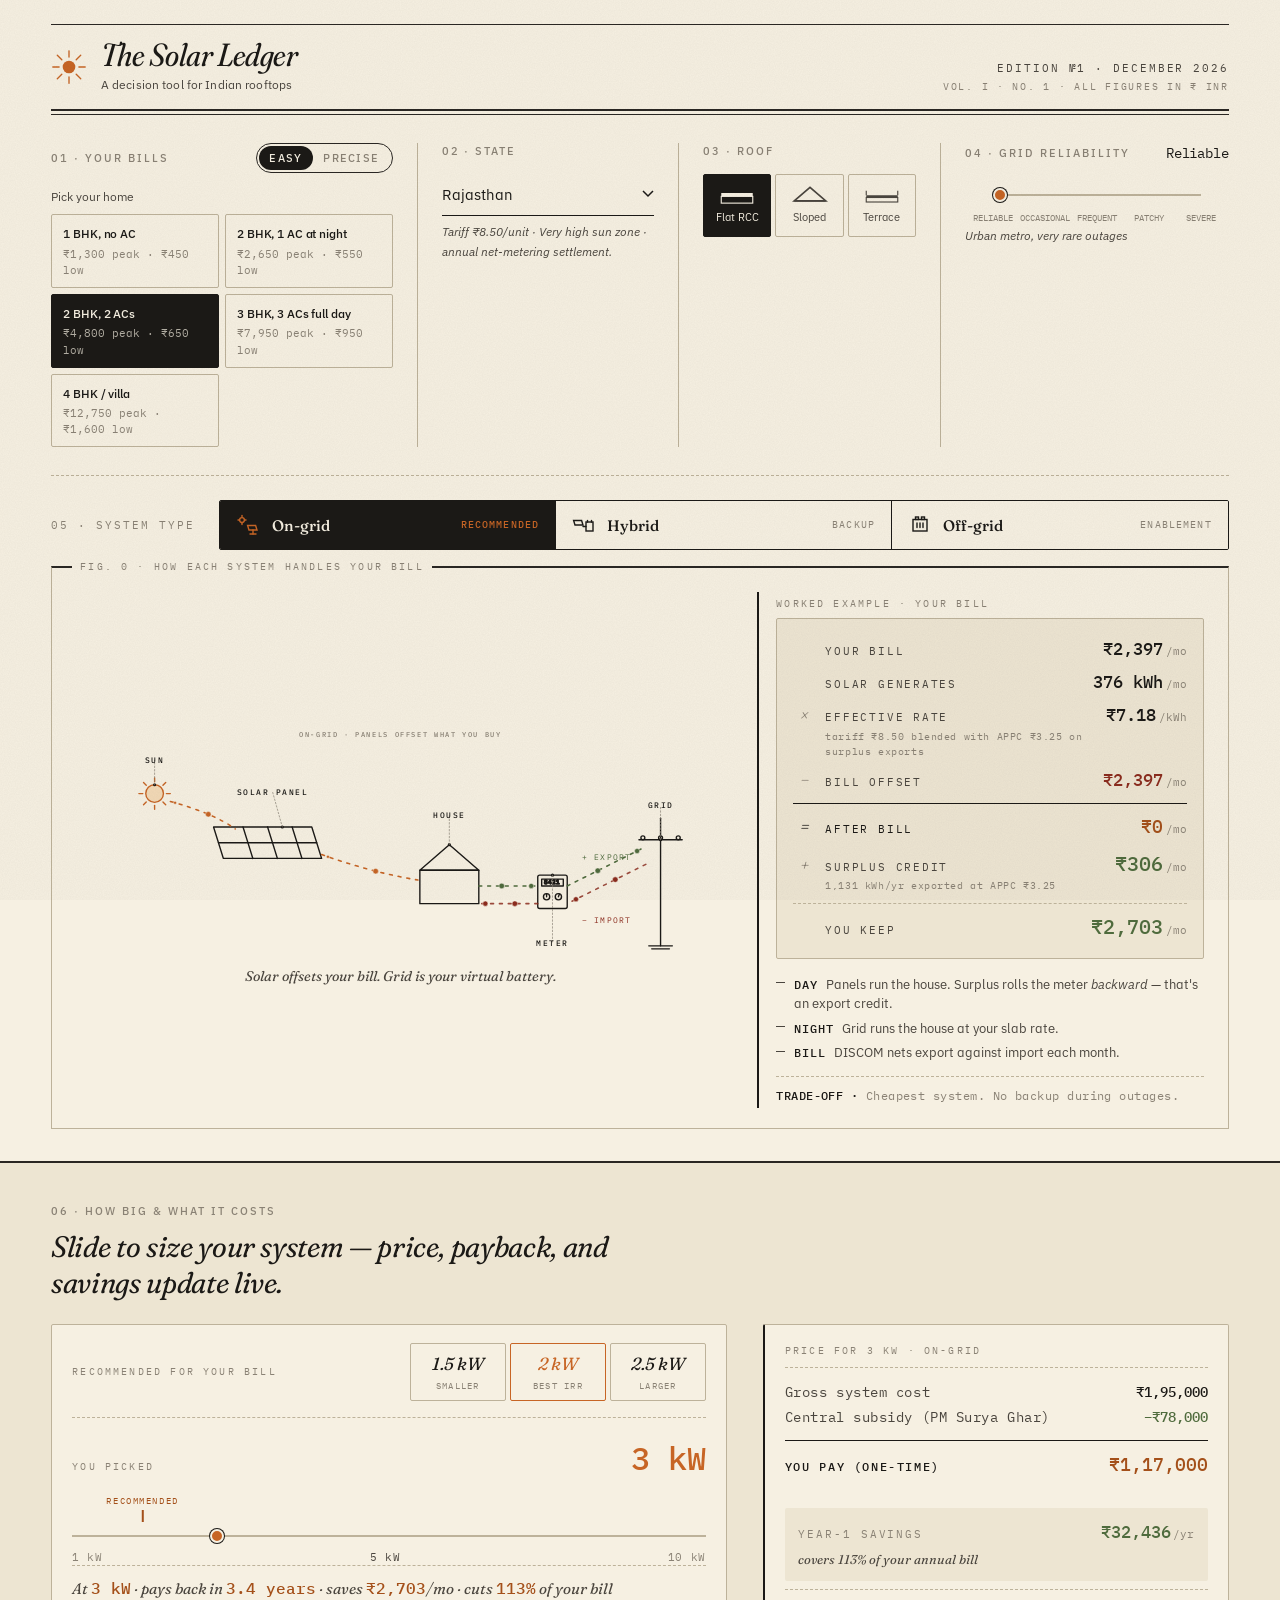
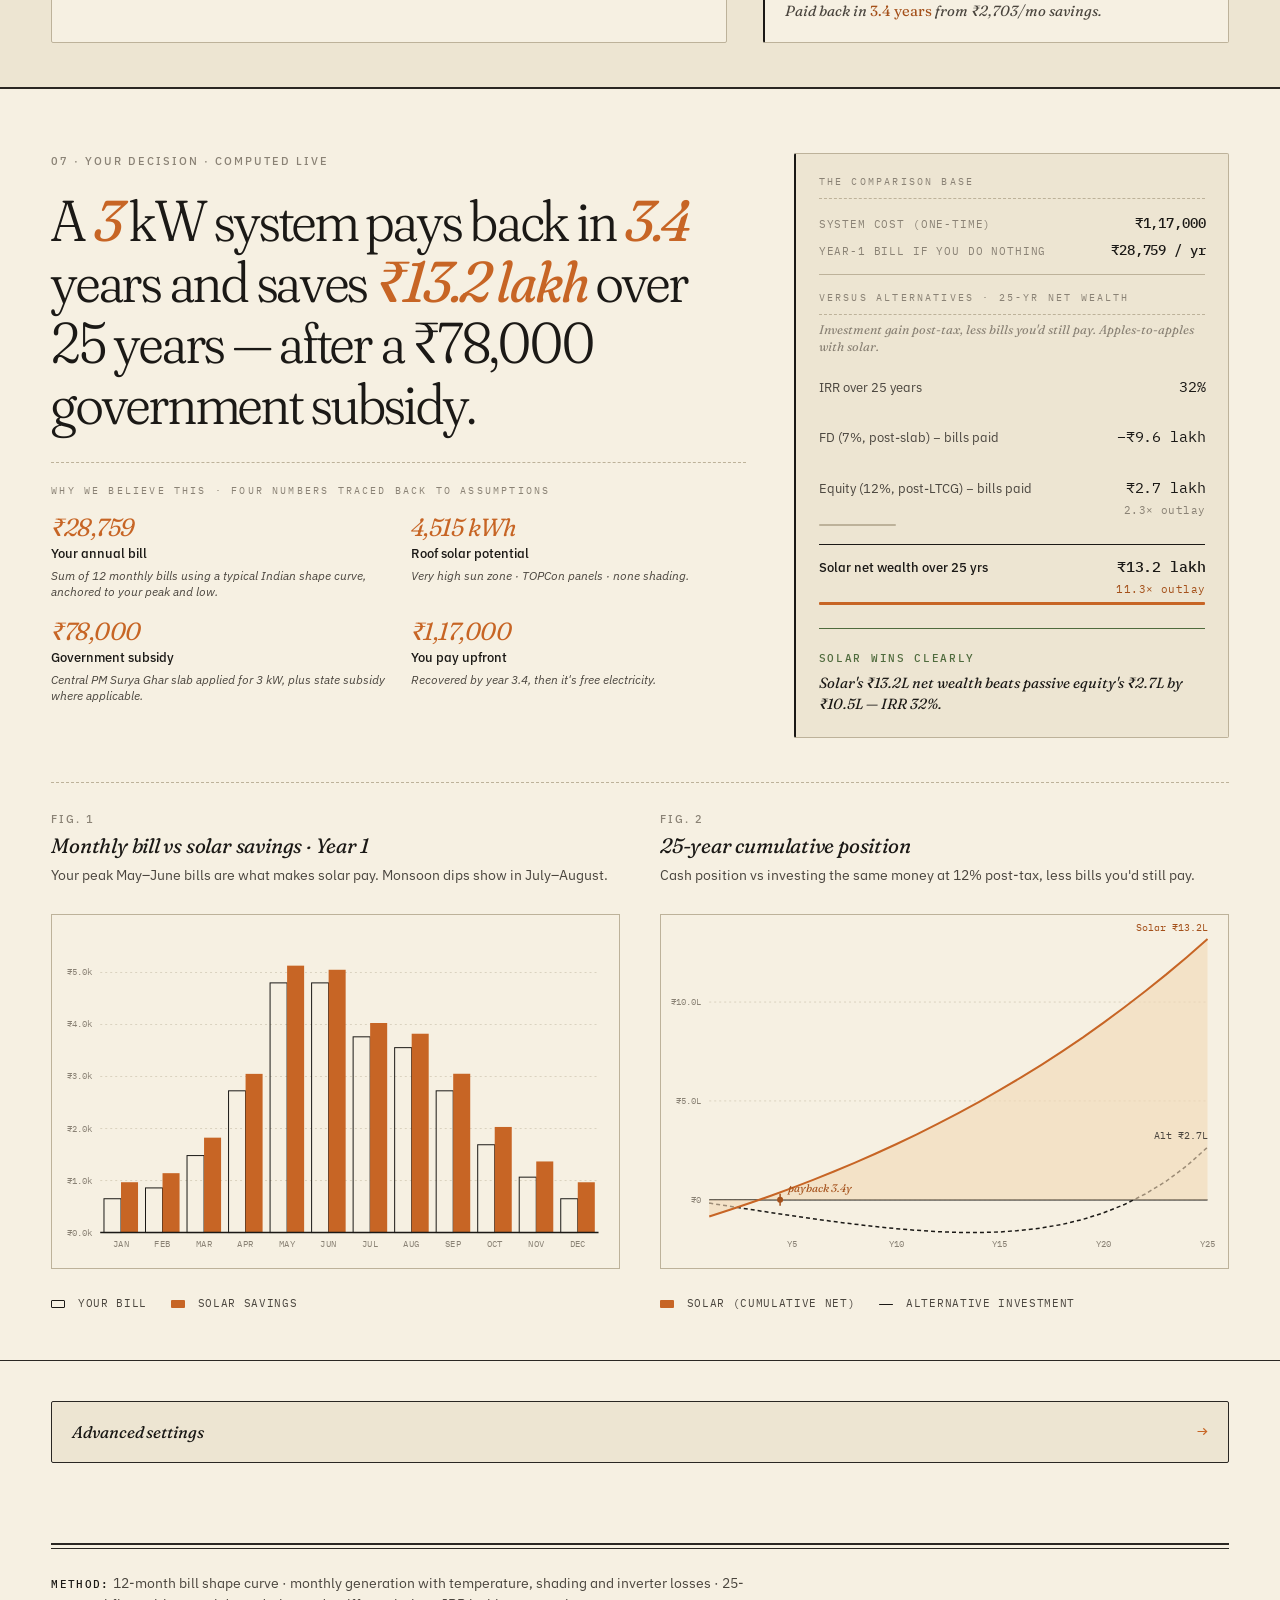
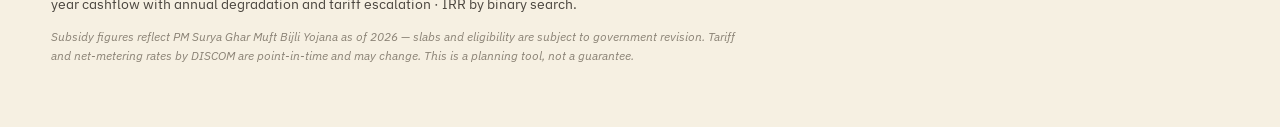
==== index.html @ f276ba63 "first commit" ====
<!DOCTYPE html>
<html lang="en">
<head>
  <meta charset="UTF-8">
  <meta name="viewport" content="width=device-width, initial-scale=1.0">
  <title>The Solar Ledger — should you go solar?</title>
  <meta name="description" content="A decision tool for Indian rooftops. Pays-back, IRR, sizing, and an honest comparison against fixed deposits and equity.">
  <link rel="preconnect" href="https://fonts.googleapis.com">
  <link rel="preconnect" href="https://fonts.gstatic.com" crossorigin>
  <link href="https://fonts.googleapis.com/css2?family=Fraunces:opsz,wght,SOFT@9..144,300..900,0..100&family=IBM+Plex+Sans:wght@300;400;500;600&family=IBM+Plex+Mono:wght@300;400;500&display=swap" rel="stylesheet">
  <link rel="stylesheet" href="styles.css">
  <link rel="stylesheet" href="diagrams.css">
</head>
<body>

<!-- Subtle paper grain overlay -->
<div class="grain" aria-hidden="true"></div>

<!-- ======== MASTHEAD ======== -->
<header class="masthead">
  <div class="masthead__rule rule--top" aria-hidden="true"></div>
  <div class="masthead__inner">
    <div class="brand">
      <svg class="brand__mark" viewBox="0 0 40 40" aria-hidden="true">
        <circle cx="20" cy="20" r="7" fill="currentColor"/>
        <g stroke="currentColor" stroke-width="1.5" stroke-linecap="round">
          <line x1="20" y1="2" x2="20" y2="9"/>
          <line x1="20" y1="31" x2="20" y2="38"/>
          <line x1="2" y1="20" x2="9" y2="20"/>
          <line x1="31" y1="20" x2="38" y2="20"/>
          <line x1="7" y1="7" x2="12" y2="12"/>
          <line x1="28" y1="28" x2="33" y2="33"/>
          <line x1="33" y1="7" x2="28" y2="12"/>
          <line x1="12" y1="28" x2="7" y2="33"/>
        </g>
      </svg>
      <div class="brand__text">
        <h1 class="brand__name">The Solar Ledger</h1>
        <p class="brand__tag">A decision tool for Indian rooftops</p>
      </div>
    </div>
    <div class="masthead__meta">
      <span class="dateline" id="dateline">EDITION №1</span>
      <span class="vol">VOL. I · NO. 1 · ALL FIGURES IN ₹ INR</span>
    </div>
  </div>
  <div class="masthead__rule rule--double" aria-hidden="true">
    <span></span><span></span>
  </div>
</header>

<!-- ======== INPUTS BAND ======== -->
<section class="inputs" aria-label="Calculator inputs">
  <div class="inputs__row">

    <!-- Bills -->
    <div class="input-group" data-group="bills">
      <div class="input-group__head">
        <span class="kicker">01 · Your bills</span>
        <button class="mode-toggle" data-mode="precise" aria-label="Toggle bill input mode">
          <span class="mode-toggle__opt is-active" data-opt="easy">Easy</span>
          <span class="mode-toggle__opt" data-opt="precise">Precise</span>
        </button>
      </div>

      <div class="input-mode" data-mode-pane="easy">
        <label class="lifestyle-label">Pick your home</label>
        <div class="lifestyle-grid" id="lifestyleGrid"></div>
      </div>

      <div class="input-mode is-hidden" data-mode-pane="precise">
        <div class="dual-slider">
          <div class="dual-slider__field">
            <label for="billPeak">
              <span>Peak summer bill</span>
              <span class="value mono" id="billPeakLabel">₹3,500</span>
            </label>
            <input type="range" id="billPeak" min="500" max="15000" step="100" value="3500">
          </div>
          <div class="dual-slider__field">
            <label for="billLow">
              <span>Lowest winter bill</span>
              <span class="value mono" id="billLowLabel">₹400</span>
            </label>
            <input type="range" id="billLow" min="200" max="2000" step="50" value="400">
          </div>
        </div>
      </div>
    </div>

    <!-- Location -->
    <div class="input-group" data-group="location">
      <div class="input-group__head">
        <span class="kicker">02 · State</span>
      </div>
      <select id="stateSelect" class="select" aria-label="Select your state"></select>
      <p class="microcopy" id="discomMeta">Sets your tariff, sun zone, and net-metering rules.</p>
    </div>

    <!-- Roof -->
    <div class="input-group" data-group="roof">
      <div class="input-group__head">
        <span class="kicker">03 · Roof</span>
      </div>
      <div class="roof-buttons" role="radiogroup" aria-label="Roof type">
        <button class="roof-btn is-active" data-roof="FlatRCC" role="radio" aria-checked="true">
          <svg viewBox="0 0 32 18" aria-hidden="true"><rect x="2" y="8" width="28" height="3"/><rect x="2" y="11" width="28" height="6" fill="none" stroke="currentColor"/></svg>
          <span>Flat RCC</span>
        </button>
        <button class="roof-btn" data-roof="SlopedTiled" role="radio" aria-checked="false">
          <svg viewBox="0 0 32 18" aria-hidden="true"><polygon points="2,15 16,3 30,15" fill="none" stroke="currentColor" stroke-width="1.5"/><line x1="2" y1="15" x2="30" y2="15" stroke="currentColor" stroke-width="1.5"/></svg>
          <span>Sloped</span>
        </button>
        <button class="roof-btn" data-roof="Terrace" role="radio" aria-checked="false">
          <svg viewBox="0 0 32 18" aria-hidden="true"><rect x="2" y="10" width="28" height="2"/><rect x="2" y="12" width="28" height="4" fill="none" stroke="currentColor"/><line x1="2" y1="10" x2="2" y2="6" stroke="currentColor"/><line x1="30" y1="10" x2="30" y2="6" stroke="currentColor"/></svg>
          <span>Terrace</span>
        </button>
      </div>
    </div>

    <!-- Grid -->
    <div class="input-group" data-group="grid">
      <div class="input-group__head">
        <span class="kicker">04 · Grid reliability</span>
        <span class="value mono" id="gridLabel">Reliable</span>
      </div>
      <div class="grid-track">
        <input type="range" id="gridSlider" min="0" max="4" step="1" value="0" class="grid-slider">
        <div class="grid-stops" id="gridStops"></div>
      </div>
      <p class="microcopy" id="gridScenario">Urban metro, very rare outages.</p>
    </div>
  </div>

  <!-- System type segment -->
  <div class="system-toggle" role="radiogroup" aria-label="System type">
    <span class="system-toggle__label">05 · System type</span>
    <div class="system-toggle__group">
      <button class="sys-btn is-active" data-sys="OnGrid" role="radio" aria-checked="true">
        <svg class="sys-btn__icon" viewBox="0 0 24 24" aria-hidden="true">
          <circle cx="6" cy="7" r="2.4" fill="none" stroke="currentColor" stroke-width="1.4"/>
          <g stroke="currentColor" stroke-width="1.4" stroke-linecap="round">
            <line x1="6" y1="2.5" x2="6" y2="3.8"/><line x1="6" y1="10.2" x2="6" y2="11.5"/>
            <line x1="2" y1="7" x2="3" y2="7"/><line x1="9" y1="7" x2="10" y2="7"/>
          </g>
          <polygon points="13,17 21,17 19.6,12.5 11.6,12.5" fill="none" stroke="currentColor" stroke-width="1.4"/>
          <line x1="14" y1="21" x2="20" y2="21" stroke="currentColor" stroke-width="1.4"/>
          <line x1="17" y1="17" x2="17" y2="21" stroke="currentColor" stroke-width="1.4"/>
        </svg>
        <span class="sys-btn__label">On-grid</span>
        <span class="sys-btn__sub">recommended</span>
      </button>
      <button class="sys-btn" data-sys="Hybrid" role="radio" aria-checked="false">
        <svg class="sys-btn__icon" viewBox="0 0 24 24" aria-hidden="true">
          <polygon points="3,12 11,12 9.6,7.5 1.6,7.5" fill="none" stroke="currentColor" stroke-width="1.4"/>
          <rect x="14" y="9" width="7" height="9" fill="none" stroke="currentColor" stroke-width="1.4"/>
          <line x1="15.5" y1="9" x2="15.5" y2="7.5" stroke="currentColor" stroke-width="1.4"/>
          <line x1="19.5" y1="9" x2="19.5" y2="7.5" stroke="currentColor" stroke-width="1.4"/>
          <line x1="11" y1="13.5" x2="14" y2="13.5" stroke="currentColor" stroke-width="1.4"/>
        </svg>
        <span class="sys-btn__label">Hybrid</span>
        <span class="sys-btn__sub">backup</span>
      </button>
      <button class="sys-btn" data-sys="OffGrid" role="radio" aria-checked="false">
        <svg class="sys-btn__icon" viewBox="0 0 24 24" aria-hidden="true">
          <rect x="5" y="6.5" width="14" height="11.5" fill="none" stroke="currentColor" stroke-width="1.4"/>
          <rect x="7.5" y="4" width="3" height="2.5" fill="none" stroke="currentColor" stroke-width="1.4"/>
          <rect x="13.5" y="4" width="3" height="2.5" fill="none" stroke="currentColor" stroke-width="1.4"/>
          <line x1="9" y1="10" x2="9" y2="14.5" stroke="currentColor" stroke-width="1.4"/>
          <line x1="12" y1="10" x2="12" y2="14.5" stroke="currentColor" stroke-width="1.4"/>
          <line x1="15" y1="10" x2="15" y2="14.5" stroke="currentColor" stroke-width="1.4"/>
        </svg>
        <span class="sys-btn__label">Off-grid</span>
        <span class="sys-btn__sub">enablement</span>
      </button>
    </div>
  </div>

  <!-- Advisory: appears when user picks a non-recommended type given grid reliability -->
  <p class="sys-advisory" id="sysAdvisory" hidden></p>

  <!-- System diagram (mounted by diagrams.js) -->
  <div id="systemDiagram" aria-live="polite"></div>

</section>

<!-- ======== SIZING & PRICE ======== -->
<section class="sizing" aria-label="Size and price">
  <div class="sizing__head">
    <span class="kicker">06 · How big &amp; what it costs</span>
    <h3 class="sizing__title">Slide to size your system — price, payback, and savings update live.</h3>
  </div>
  <div class="sizing__grid">
    <div class="sizing__choices">
      <div class="kw-control">
        <div class="kw-control__top">
          <span class="kw-control__heading">Recommended for your bill</span>
          <div class="size-cards" id="sizeCards" aria-label="Quick sizing presets"></div>
        </div>

        <div class="kw-pick">
          <span class="kw-pick__label">You picked</span>
          <span class="kw-pick__value mono" id="kwSliderReadout">3 kW</span>
        </div>

        <div class="kw-slider">
          <div class="kw-slider__track">
            <span class="kw-slider__reco" id="kwSliderReco" aria-hidden="true">
              <span class="kw-slider__reco-label">RECOMMENDED</span>
              <span class="kw-slider__reco-tick"></span>
            </span>
            <input type="range" id="kwSlider" min="1" max="10" step="0.5" value="3" class="kw-slider__input">
          </div>
          <div class="kw-slider__scale">
            <span>1 kW</span>
            <span class="kw-slider__scale-mid">5 kW</span>
            <span>10 kW</span>
          </div>
          <p class="kw-slider__live" id="kwLiveLine">
            At <strong id="kwLivePick">3 kW</strong> · pays back in
            <strong id="kwLivePayback">—</strong> · saves
            <strong id="kwLiveSave">—</strong>/mo · cuts
            <strong id="kwLiveCut">—</strong> of your bill
          </p>
        </div>
      </div>
    </div>
    <div class="sizing__price" id="sizingPrice"></div>
  </div>
</section>

<!-- ======== HEADLINE + DECISION ======== -->
<section class="headline" id="headlineSection" aria-label="Your decision">
  <div class="headline__lead">
    <p class="kicker headline__kicker">07 · Your decision · computed live</p>
    <h2 class="headline__sentence" id="headlineSentence">
      A <span class="amber" id="hKw">3</span> kW system pays back in
      <span class="amber" id="hPayback">4.0</span> years and saves
      <span class="amber" id="hGain">₹10.9 lakh</span>
      over <span id="hHorizon">25</span> years —
      after a <span id="hSubsidy">₹78,000</span> government subsidy.
    </h2>

    <div class="headline__rationale">
      <span class="rationale-label">Why we believe this · four numbers traced back to assumptions</span>
      <div class="rationale__grid" id="rationaleGrid"></div>
    </div>
  </div>

  <aside class="headline__compare" aria-label="Versus the alternatives">
    <span class="compare__title">The comparison base</span>
    <dl class="compare__ref">
      <div><dt>System cost (one-time)</dt><dd class="mono" id="refOutlay">—</dd></div>
      <div><dt>Year-1 bill if you do nothing</dt><dd class="mono" id="refBill">—</dd></div>
    </dl>

    <span class="compare__title compare__title--sub">Versus alternatives · 25-yr net wealth</span>
    <p class="compare__note">Investment gain post-tax, less bills you'd still pay. Apples-to-apples with solar.</p>
    <dl class="data-pairs">
      <div>
        <dt>IRR over 25 years</dt>
        <dd class="mono" id="cardAIrr">—</dd>
      </div>
      <div>
        <dt>FD (7%, post-slab) − bills paid</dt>
        <dd class="mono"><span id="cardAFd">—</span><span class="mult" id="cardAFdMult"></span></dd>
      </div>
      <div>
        <dt>Equity (12%, post-LTCG) − bills paid</dt>
        <dd class="mono"><span id="cardANifty">—</span><span class="mult" id="cardANiftyMult"></span></dd>
      </div>
      <div>
        <dt>Solar net wealth over 25 yrs</dt>
        <dd class="mono num--accent"><span id="cardASolar">—</span><span class="mult" id="cardASolarMult"></span></dd>
      </div>
    </dl>
    <div class="headline__verdict" id="headlineVerdict"></div>
  </aside>

  <div class="headline__charts">
    <figure class="chart-fig headline__chart">
      <figcaption class="chart-cap">
        <span class="kicker">Fig. 1</span>
        <h4>Monthly bill vs solar savings · Year 1</h4>
        <p>Your peak May–June bills are what makes solar pay. Monsoon dips show in July–August.</p>
      </figcaption>
      <div class="chart-host" id="monthlyChart"></div>
      <div class="chart-legend">
        <span><i class="legend-mark legend-mark--bill"></i> Your bill</span>
        <span><i class="legend-mark legend-mark--save"></i> Solar savings</span>
      </div>
    </figure>

    <figure class="chart-fig headline__chart">
      <figcaption class="chart-cap">
        <span class="kicker">Fig. 2</span>
        <h4>25-year cumulative position</h4>
        <p>Cash position vs investing the same money at <span id="altLabel">12%</span>.</p>
      </figcaption>
      <div class="chart-host" id="cumulativeChart"></div>
      <div class="chart-legend">
        <span><i class="legend-mark legend-mark--solar"></i> Solar (cumulative net)</span>
        <span><i class="legend-mark legend-mark--alt"></i> Alternative investment</span>
      </div>
    </figure>
  </div>
</section>

<!-- ======== ADVANCED ======== -->
<details class="advanced">
  <summary class="advanced__summary">
    <span class="kicker">Advanced settings</span>
    <span class="advanced__chev" aria-hidden="true">→</span>
  </summary>

  <div class="advanced__body">

    <div class="adv-group">
      <h4 class="adv-group__title">System spec</h4>
      <div class="adv-grid">
        <label class="adv-field">
          <span>Panel technology</span>
          <select id="panelTech" class="select select--sm">
            <option value="TOPCon">TOPCon (newer, recommended)</option>
            <option value="MonoPERC">Mono PERC</option>
          </select>
        </label>
        <label class="adv-field">
          <span>Shading</span>
          <select id="shading" class="select select--sm">
            <option value="None">None</option>
            <option value="Partial">Partial</option>
            <option value="Heavy">Heavy</option>
          </select>
        </label>
        <label class="adv-field">
          <span>System size override (kW)</span>
          <input type="number" id="systemKw" class="input--sm" min="1" max="10" step="0.5" value="3">
        </label>
      </div>
    </div>

    <div class="adv-group">
      <h4 class="adv-group__title">Financial assumptions</h4>
      <div class="adv-grid">
        <label class="adv-field">
          <span>Cost per kW (₹, gross)</span>
          <input type="number" id="costPerKw" class="input--sm" min="40000" max="90000" step="1000" value="65000">
        </label>
        <label class="adv-field">
          <span>Tariff escalation (%/yr)</span>
          <input type="number" id="escalation" class="input--sm" min="0" max="15" step="0.5" value="5">
        </label>
        <label class="adv-field">
          <span>Alternative return (%/yr)</span>
          <input type="number" id="altReturn" class="input--sm" min="3" max="20" step="0.5" value="12">
        </label>
        <label class="adv-field">
          <span>Analysis horizon (yrs)</span>
          <select id="horizon" class="select select--sm">
            <option value="10">10 years</option>
            <option value="15">15 years</option>
            <option value="25" selected>25 years</option>
          </select>
        </label>
        <label class="adv-field adv-field--check">
          <input type="checkbox" id="netMetering" checked>
          <span>Net metering enabled</span>
        </label>
      </div>
    </div>

    <div class="adv-group" id="hybridGroup" hidden>
      <h4 class="adv-group__title">Hybrid backup parameters</h4>
      <div class="adv-grid">
        <label class="adv-field">
          <span>Critical load (kW)</span>
          <input type="number" id="criticalLoad" class="input--sm" min="0.1" max="3" step="0.1" value="0.5">
        </label>
        <label class="adv-field">
          <span>Outage timing</span>
          <select id="outageTiming" class="select select--sm">
            <option value="Evening">Evening peak (6-9pm)</option>
            <option value="Daytime">Daytime (10am-4pm)</option>
            <option value="Night">Night (10pm-6am)</option>
            <option value="Mixed">Mixed / random</option>
          </select>
        </label>
        <label class="adv-field">
          <span>Battery sizing factor (kWh / kW solar)</span>
          <input type="number" id="batteryFactor" class="input--sm" min="0.5" max="3" step="0.1" value="1">
        </label>
      </div>
    </div>

    <div class="adv-group">
      <div class="adv-group__head">
        <h4 class="adv-group__title">Year-by-year cashflow</h4>
        <button type="button" class="export-btn" id="exportCashflow">Download CSV ↓</button>
      </div>
      <div class="year-table" id="yearTable"></div>
    </div>

  </div>
</details>

<!-- ======== FOOTER ======== -->
<footer class="colophon">
  <div class="colophon__rule rule--double" aria-hidden="true"><span></span><span></span></div>
  <div class="colophon__inner">
    <p class="colophon__line">
      <strong>Method:</strong> 12-month bill shape curve · monthly generation with temperature, shading and inverter losses · 25-year cashflow with annual degradation and tariff escalation · IRR by binary search.
    </p>
    <p class="colophon__line colophon__line--small">
      Subsidy figures reflect PM Surya Ghar Muft Bijli Yojana as of 2026 — slabs and eligibility are subject to government revision. Tariff and net-metering rates by DISCOM are point-in-time and may change. This is a planning tool, not a guarantee.
    </p>
  </div>
</footer>

<script type="module" src="app.js?v=4"></script>
</body>
</html>
---- styles.css ----
/* ============================================================
   THE SOLAR LEDGER — editorial broadsheet stylesheet
   Cream paper · ink text · single warm-amber accent
   ============================================================ */

:root {
  /* Palette */
  --paper: #F6F0E2;
  --paper-deep: #EDE5D2;
  --paper-edge: #D8CDB3;
  --ink: #1B1916;
  --ink-soft: #4A453E;
  --ink-mute: #8A8275;
  --rule: #2A2723;
  --rule-soft: #BDB29A;

  --amber: #C76525;
  --amber-deep: #A4501A;
  --amber-wash: #F2D9B6;
  --sage: #4F6B3D;
  --crimson: #8B2C1E;
  --indigo: #1F2D4D;

  /* Type */
  --serif: 'Fraunces', 'Times New Roman', Georgia, serif;
  --sans: 'IBM Plex Sans', -apple-system, BlinkMacSystemFont, sans-serif;
  --mono: 'IBM Plex Mono', 'Courier New', monospace;

  /* Scale */
  --gutter: clamp(1.25rem, 4vw, 3.5rem);
  --rail: 1px;
  --bold: 2px;

  /* Motion */
  --ease: cubic-bezier(0.2, 0.8, 0.2, 1);
}

/* ============================================================
   RESET + BASE
   ============================================================ */
*, *::before, *::after { box-sizing: border-box; margin: 0; padding: 0; }
html { -webkit-text-size-adjust: 100%; scroll-behavior: smooth; }

body {
  font-family: var(--sans);
  font-size: 16px;
  line-height: 1.55;
  color: var(--ink);
  background: var(--paper);
  font-feature-settings: 'ss01', 'ss02', 'kern', 'tnum';
  text-rendering: optimizeLegibility;
  -webkit-font-smoothing: antialiased;
  overflow-x: hidden;
}

/* Subtle paper grain — generated noise via SVG */
.grain {
  position: fixed; inset: 0; pointer-events: none; z-index: 100;
  opacity: 0.06; mix-blend-mode: multiply;
  background-image: url("data:image/svg+xml;utf8,<svg xmlns='http://www.w3.org/2000/svg' width='220' height='220'><filter id='n'><feTurbulence type='fractalNoise' baseFrequency='0.85' numOctaves='2' stitchTiles='stitch'/><feColorMatrix values='0 0 0 0 0.1  0 0 0 0 0.09  0 0 0 0 0.08  0 0 0 1 0'/></filter><rect width='100%' height='100%' filter='url(%23n)'/></svg>");
}

button { cursor: pointer; border: 0; background: none; font: inherit; color: inherit; }
input, select, textarea { font: inherit; color: inherit; }
a { color: var(--amber-deep); text-decoration: none; border-bottom: 1px solid currentColor; }
a:hover { color: var(--amber); }

.mono { font-family: var(--mono); font-feature-settings: 'tnum'; letter-spacing: -0.01em; }
.amber { color: var(--amber); }
.is-hidden { display: none !important; }

/* ============================================================
   TYPOGRAPHIC PRIMITIVES
   ============================================================ */
.kicker {
  font-family: var(--sans);
  font-size: 0.6875rem;
  font-weight: 500;
  letter-spacing: 0.18em;
  text-transform: uppercase;
  color: var(--ink-mute);
}

.microcopy {
  font-size: 0.78rem;
  color: var(--ink-soft);
  font-style: italic;
  margin-top: 0.4rem;
}

/* Decorative rules */
.rule--top { height: 1px; background: var(--rule); width: 100%; }
.rule--double {
  display: flex; flex-direction: column; gap: 3px; width: 100%;
}
.rule--double > span:first-child { height: 2px; background: var(--rule); }
.rule--double > span:last-child  { height: 1px; background: var(--rule); }

/* ============================================================
   MASTHEAD
   ============================================================ */
.masthead {
  padding: 0 var(--gutter);
  padding-top: 1.5rem;
  background: var(--paper);
}
.masthead__inner {
  display: flex;
  align-items: flex-end;
  justify-content: space-between;
  gap: 2rem;
  padding: 0.9rem 0;
}
.brand { display: flex; align-items: center; gap: 0.85rem; color: var(--amber); }
.brand__mark { width: 36px; height: 36px; flex-shrink: 0; }
.brand__name {
  font-family: var(--serif);
  font-variation-settings: 'opsz' 144, 'SOFT' 50, 'wght' 400;
  font-size: clamp(1.5rem, 3vw, 2rem);
  color: var(--ink);
  letter-spacing: -0.015em;
  font-style: italic;
  line-height: 1;
}
.brand__tag {
  font-family: var(--sans);
  font-size: 0.78rem;
  color: var(--ink-soft);
  margin-top: 0.25rem;
  letter-spacing: 0.01em;
}
.masthead__meta {
  text-align: right;
  display: flex; flex-direction: column; gap: 4px;
}
.dateline, .vol {
  font-family: var(--mono);
  font-size: 0.66rem;
  letter-spacing: 0.18em;
  color: var(--ink-soft);
  text-transform: uppercase;
}
.vol { font-size: 0.6rem; color: var(--ink-mute); }

@media (max-width: 640px) {
  .masthead__inner { flex-direction: column; align-items: flex-start; gap: 1rem; }
  .masthead__meta { text-align: left; }
}

/* ============================================================
   INPUTS BAND
   ============================================================ */
.inputs {
  padding: 1.75rem var(--gutter) 2rem;
  background: var(--paper);
  border-bottom: var(--bold) solid var(--rule);
  position: relative;
}
.inputs__row {
  display: grid;
  grid-template-columns: 1.4fr 1fr 1fr 1.1fr;
  gap: 0;
}
.input-group {
  padding: 0 1.5rem;
  border-right: 1px solid var(--rule-soft);
}
.input-group:first-child { padding-left: 0; }
.input-group:last-child { padding-right: 0; border-right: 0; }

.input-group__head {
  display: flex; align-items: center; justify-content: space-between;
  margin-bottom: 0.85rem;
}
.input-group__head .value {
  font-size: 0.85rem;
  color: var(--ink);
}

@media (max-width: 960px) {
  .inputs__row { grid-template-columns: 1fr 1fr; gap: 1.5rem 0; }
  .input-group { border-right: 0; padding: 0 1rem; }
  .input-group:nth-child(odd) { border-right: 1px solid var(--rule-soft); padding-left: 0; }
  .input-group:nth-child(even) { padding-right: 0; }
}
@media (max-width: 540px) {
  .inputs__row { grid-template-columns: 1fr; gap: 1.5rem; }
  .input-group, .input-group:nth-child(odd) { border-right: 0; padding: 0; }
  .input-group + .input-group { border-top: 1px solid var(--rule-soft); padding-top: 1.25rem; }
}

/* Mode toggle pill */
.mode-toggle {
  display: inline-flex;
  border: 1px solid var(--rule);
  border-radius: 999px;
  padding: 2px;
  font-size: 0.66rem;
  letter-spacing: 0.12em;
  text-transform: uppercase;
  font-weight: 500;
}
.mode-toggle__opt {
  padding: 0.25rem 0.65rem;
  border-radius: 999px;
  color: var(--ink-mute);
  transition: background 0.2s var(--ease), color 0.2s var(--ease);
}
.mode-toggle__opt.is-active {
  background: var(--ink);
  color: var(--paper);
}

/* Lifestyle picker */
.lifestyle-label {
  display: block; font-size: 0.78rem;
  color: var(--ink-soft); margin-bottom: 0.5rem;
}
.lifestyle-grid {
  display: grid;
  grid-template-columns: 1fr 1fr;
  gap: 6px;
}
.lifestyle-tile {
  text-align: left;
  padding: 0.55rem 0.7rem;
  border: 1px solid var(--rule-soft);
  background: var(--paper);
  transition: all 0.18s var(--ease);
  border-radius: 2px;
}
.lifestyle-tile strong {
  display: block;
  font-size: 0.78rem;
  font-weight: 500;
  color: var(--ink);
  letter-spacing: -0.01em;
}
.lifestyle-tile span {
  display: block;
  font-family: var(--mono);
  font-size: 0.66rem;
  color: var(--ink-mute);
  margin-top: 2px;
}
.lifestyle-tile:hover { border-color: var(--amber); transform: translateY(-1px); }
.lifestyle-tile.is-active {
  border-color: var(--ink);
  background: var(--ink);
  color: var(--paper);
}
.lifestyle-tile.is-active strong { color: var(--paper); }
.lifestyle-tile.is-active span { color: var(--paper); opacity: 0.7; }

/* Dual sliders (precise mode) */
.dual-slider { display: flex; flex-direction: column; gap: 0.85rem; }
.dual-slider__field label {
  display: flex; justify-content: space-between; align-items: baseline;
  font-size: 0.78rem; color: var(--ink-soft); margin-bottom: 4px;
}
.dual-slider__field .value { color: var(--ink); font-size: 0.82rem; }

input[type="range"] {
  -webkit-appearance: none; appearance: none;
  width: 100%; height: 2px;
  background: var(--rule-soft);
  border-radius: 0;
  outline: none;
}
input[type="range"]::-webkit-slider-thumb {
  -webkit-appearance: none; appearance: none;
  width: 14px; height: 14px;
  background: var(--amber);
  border: 2px solid var(--paper);
  box-shadow: 0 0 0 1px var(--ink);
  border-radius: 50%;
  cursor: pointer;
  transition: transform 0.15s var(--ease);
}
input[type="range"]::-webkit-slider-thumb:hover { transform: scale(1.15); }
input[type="range"]::-moz-range-thumb {
  width: 14px; height: 14px;
  background: var(--amber);
  border: 2px solid var(--paper);
  box-shadow: 0 0 0 1px var(--ink);
  border-radius: 50%;
  cursor: pointer;
}

/* DISCOM select */
.select {
  width: 100%;
  background: var(--paper);
  border: 0;
  border-bottom: 1.5px solid var(--ink);
  padding: 0.55rem 1.5rem 0.55rem 0;
  font-size: 0.95rem;
  color: var(--ink);
  appearance: none;
  background-image: url("data:image/svg+xml;utf8,<svg xmlns='http://www.w3.org/2000/svg' width='12' height='8' viewBox='0 0 12 8'><path d='M1 1l5 5 5-5' fill='none' stroke='%231B1916' stroke-width='1.5'/></svg>");
  background-repeat: no-repeat;
  background-position: right center;
  cursor: pointer;
  border-radius: 0;
}
.select:focus { outline: none; border-bottom-color: var(--amber); }
.select--sm { font-size: 0.85rem; padding: 0.4rem 1.5rem 0.4rem 0; }

/* Roof buttons */
.roof-buttons {
  display: grid; grid-template-columns: 1fr 1fr 1fr; gap: 4px;
}
.roof-btn {
  display: flex; flex-direction: column; align-items: center; gap: 4px;
  padding: 0.6rem 0.4rem;
  border: 1px solid var(--rule-soft);
  background: var(--paper);
  font-size: 0.7rem;
  color: var(--ink-soft);
  transition: all 0.18s var(--ease);
  border-radius: 2px;
}
.roof-btn svg { width: 100%; max-width: 36px; height: auto; color: currentColor; fill: currentColor; }
.roof-btn:hover { color: var(--amber); border-color: var(--amber); }
.roof-btn.is-active {
  background: var(--ink); color: var(--paper); border-color: var(--ink);
}

/* Grid slider — slider AND labels share an inner inset (.grid-track) so the
   thumb's 0–100% travel matches the labels' 0–100% positions, and the longest
   edge labels (Reliable / Severe) stay within the column when centered. */
.grid-track {
  padding: 0 28px;       /* ≈ half the longest edge label */
  box-sizing: border-box;
}
.grid-slider { margin-bottom: 0; width: 100%; }
.grid-stops {
  position: relative;
  height: 1.1em;
  margin-top: 8px;
  font-size: 0.54rem; color: var(--ink-mute);
  font-family: var(--mono); letter-spacing: 0;
  text-transform: uppercase;
}
.grid-stops span {
  position: absolute;
  top: 0;
  white-space: nowrap;
  transform: translateX(-50%);
}
.grid-stops span:nth-child(1) { left: 0%; }
.grid-stops span:nth-child(2) { left: 25%; }
.grid-stops span:nth-child(3) { left: 50%; }
.grid-stops span:nth-child(4) { left: 75%; }
.grid-stops span:nth-child(5) { left: 100%; }

/* On tight 2-col layouts the inset still leaves the longer middle labels
   crowded; collapse Occasional + Patchy to small dot ticks. */
@media (max-width: 1100px) and (min-width: 541px) {
  .grid-stops span:nth-child(2),
  .grid-stops span:nth-child(4) {
    font-size: 0; color: transparent;
  }
  .grid-stops span:nth-child(2)::before,
  .grid-stops span:nth-child(4)::before {
    content: '';
    position: absolute;
    width: 3px; height: 3px; border-radius: 50%;
    background: var(--ink-mute);
    left: 50%; top: 4px;
    transform: translateX(-50%);
  }
}

/* ============================================================
   SYSTEM TYPE TOGGLE
   ============================================================ */
.system-toggle {
  margin-top: 1.75rem;
  padding-top: 1.5rem;
  border-top: 1px dashed var(--rule-soft);
  display: flex; align-items: center; gap: 1.5rem;
}
.system-toggle__label {
  font-family: var(--mono);
  font-size: 0.7rem;
  letter-spacing: 0.18em;
  text-transform: uppercase;
  color: var(--ink-mute);
  min-width: 110px;
}
.system-toggle__group {
  display: grid;
  grid-template-columns: 1fr 1fr 1fr;
  gap: 0;
  flex: 1;
  border: 1px solid var(--ink);
  border-radius: 2px;
  overflow: hidden;
}
.sys-btn {
  display: grid;
  grid-template-columns: auto 1fr auto;
  align-items: center;
  gap: 0.7rem;
  padding: 0.75rem 1rem;
  border-right: 1px solid var(--ink);
  background: var(--paper);
  text-align: left;
  transition: background 0.2s var(--ease), color 0.2s var(--ease);
}
.sys-btn:last-child { border-right: 0; }
.sys-btn__icon {
  font-size: 1.1rem;
  font-family: var(--mono);
  color: var(--amber);
}
.sys-btn__label {
  font-weight: 500; font-size: 0.95rem;
  font-family: var(--serif);
  font-variation-settings: 'opsz' 14, 'SOFT' 30, 'wght' 500;
}
.sys-btn__sub {
  font-family: var(--mono); font-size: 0.6rem;
  color: var(--ink-mute);
  letter-spacing: 0.12em; text-transform: uppercase;
}
.sys-btn:hover:not(.is-active) { background: var(--paper-deep); }
.sys-btn.is-active {
  background: var(--ink); color: var(--paper);
}
.sys-btn.is-active .sys-btn__icon { color: var(--amber); }
.sys-btn.is-active .sys-btn__sub { color: var(--paper); opacity: 0.65; }

/* "recommended" badge — amber sub-label, gets its own treatment whether or not
   the button is currently active. Switches dynamically with grid reliability. */
.sys-btn.is-recommended .sys-btn__sub {
  color: var(--amber);
  font-weight: 500;
  opacity: 1;
}
.sys-btn.is-recommended.is-active .sys-btn__sub { color: var(--amber); opacity: 1; }

/* Inline advisory shown when user picks a non-recommended type */
.sys-advisory {
  margin-top: 0.85rem;
  padding: 0.6rem 0.85rem;
  font-family: var(--serif);
  font-variation-settings: 'opsz' 14, 'SOFT' 50, 'wght' 380;
  font-style: italic;
  font-size: 0.88rem;
  color: var(--ink);
  background: var(--paper-deep);
  border-left: 3px solid var(--amber);
  border-radius: 0 2px 2px 0;
  line-height: 1.4;
}

@media (max-width: 720px) {
  .system-toggle { flex-direction: column; align-items: stretch; gap: 0.75rem; }
  .system-toggle__label { min-width: 0; }
  .sys-btn { grid-template-columns: auto 1fr; padding: 0.65rem 0.7rem; }
  .sys-btn__sub { display: none; }
}

/* System-button icons + diagram styles live in diagrams.css */

/* ============================================================
   HEADLINE
   ============================================================ */
.headline {
  padding: 4rem var(--gutter) 3rem;
  position: relative;
  display: grid;
  grid-template-columns: minmax(0, 1.6fr) minmax(280px, 1fr);
  grid-auto-rows: auto;
  gap: 2.25rem 3rem;
  align-items: start;
  border-bottom: 1px solid var(--rule);
}
.headline__lead { min-width: 0; }

/* Charts pulled into the headline section. The wrapper spans the full grid
   width and runs its own equal-columns grid so both charts are the same size,
   regardless of the lead/aside ratio above. */
.headline__charts {
  grid-column: 1 / -1;
  display: grid;
  grid-template-columns: 1fr 1fr;
  gap: 2rem 2.5rem;
  padding-top: 1.75rem;
  margin-top: 0.5rem;
  border-top: 1px dashed var(--rule-soft);
}
.headline__chart {
  margin: 0;
  display: flex;
  flex-direction: column;
  min-width: 0;
}
.headline__chart .chart-cap { margin-bottom: 0.75rem; }
.headline__chart .chart-host {
  flex: 1;
  min-height: 200px;
}
.headline__chart .chart-legend { margin-top: 0.6rem; }

@media (max-width: 820px) {
  .headline { grid-template-columns: 1fr; padding: 3rem var(--gutter) 2rem; }
  .headline__charts { grid-template-columns: 1fr; gap: 1.5rem; padding-top: 1.25rem; }
}
.headline__kicker { display: block; margin-bottom: 1.25rem; }
.headline__sentence {
  font-family: var(--serif);
  font-variation-settings: 'opsz' 144, 'SOFT' 80, 'wght' 320;
  font-size: clamp(1.85rem, 4.6vw, 3.6rem);
  line-height: 1.06;
  letter-spacing: -0.022em;
  color: var(--ink);
  font-style: normal;
}
.headline__sentence .amber {
  font-variation-settings: 'opsz' 144, 'SOFT' 80, 'wght' 420;
  font-style: italic;
  color: var(--amber);
  white-space: nowrap;
}

/* Verdict block — sits at the bottom of the compare aside, sealing the
   numbers above with a one-line conclusion. Pill + body. */
.headline__verdict {
  margin-top: 1.1rem;
  padding-top: 0.95rem;
  border-top: 1.5px solid var(--ink);
}
.headline__verdict .verdict__pill {
  display: inline-block;
  font-family: var(--mono);
  font-size: 0.66rem;
  letter-spacing: 0.16em;
  text-transform: uppercase;
  color: var(--ink-mute);
  font-weight: 500;
  margin-bottom: 0.4rem;
}
.headline__verdict .verdict__body {
  font-family: var(--serif);
  font-style: italic;
  font-variation-settings: 'opsz' 14, 'SOFT' 30, 'wght' 400;
  font-size: 0.92rem;
  color: var(--ink);
  line-height: 1.4;
}
.headline__verdict.tone-positive .verdict__pill { color: var(--sage); }
.headline__verdict.tone-caution  .verdict__pill { color: var(--crimson); }
.headline__verdict.tone-positive { border-top-color: var(--sage); }
.headline__verdict.tone-caution  { border-top-color: var(--crimson); }

/* Compare aside — IRR + FD + equity + net-gain */
.headline__compare {
  padding: 1.25rem 1.4rem 1.4rem;
  background: var(--paper-deep);
  border: 1px solid var(--rule-soft);
  border-left: 2px solid var(--ink);
  border-radius: 2px;
}
.headline__compare .compare__title {
  display: block;
  font-family: var(--mono);
  font-size: 0.62rem;
  letter-spacing: 0.22em;
  text-transform: uppercase;
  color: var(--ink-mute);
  margin-bottom: 0.85rem;
  padding-bottom: 0.55rem;
  border-bottom: 1px dashed var(--rule-soft);
}

/* Reference rows — anchor the comparison: what you'd put in vs what you'd
   pay if you do nothing */
.headline__compare .compare__ref {
  display: flex;
  flex-direction: column;
  gap: 0.35rem;
  padding-bottom: 0.85rem;
  margin-bottom: 0.95rem;
  border-bottom: 1px solid var(--rule-soft);
}
.headline__compare .compare__ref > div {
  display: flex; justify-content: space-between; align-items: baseline; gap: 0.6rem;
}
.headline__compare .compare__ref dt {
  font-family: var(--mono);
  font-size: 0.66rem;
  letter-spacing: 0.08em;
  color: var(--ink-mute);
  text-transform: uppercase;
}
.headline__compare .compare__ref dd {
  font-family: var(--mono);
  font-feature-settings: 'tnum';
  font-size: 0.85rem;
  color: var(--ink);
  font-weight: 500;
}
.headline__compare .compare__title--sub {
  margin-top: 0;
  margin-bottom: 0.45rem;
  padding-bottom: 0.5rem;
}
.headline__compare .compare__note {
  font-family: var(--serif);
  font-style: italic;
  font-size: 0.78rem;
  line-height: 1.35;
  color: var(--ink-mute);
  margin: 0 0 0.85rem;
}

/* Multiplier sub-line under each comparison value */
.headline__compare .data-pairs dd .mult {
  display: block;
  font-family: var(--mono);
  font-size: 0.66rem;
  font-weight: 400;
  color: var(--ink-mute);
  margin-top: 2px;
  letter-spacing: 0.04em;
}
.headline__compare .data-pairs dd.num--accent .mult {
  color: var(--amber-deep);
}

/* Override the section data-pairs rows: rows get bottom padding for the bar,
   no top borders (the bar visually separates each row). */
.headline__compare .data-pairs { gap: 0.35rem; }
.headline__compare .data-pairs > div {
  position: relative;
  border-top: 0;
  padding: 0.45rem 0 0.85rem;
}

/* Magnitude bar — width set in JS via the --bar-pct custom property */
.headline__compare .data-pairs > div::after {
  content: '';
  position: absolute;
  left: 0; right: auto;
  bottom: 0.35rem;
  height: 2px;
  width: var(--bar-pct, 0%);
  background: var(--rule-soft);
  border-radius: 1px;
  transition: width 0.45s var(--ease);
}
/* Solar net gain — the punchline row */
.headline__compare .data-pairs > div:has(.num--accent) {
  border-top: 1.5px solid var(--ink);
  padding-top: 0.7rem;
  margin-top: 0.4rem;
}
.headline__compare .data-pairs > div:has(.num--accent)::after {
  background: var(--amber);
  height: 3px;
}
.headline__compare .data-pairs > div:has(.num--accent) dt {
  color: var(--ink);
  font-weight: 500;
}

/* Tick animation for live numbers */
.amber {
  display: inline-block;
  animation: tick 0.45s var(--ease);
}
@keyframes tick {
  0%   { transform: translateY(-2px); opacity: 0.4; }
  60%  { transform: translateY(0);    opacity: 1;   }
  100% { transform: translateY(0);    opacity: 1;   }
}

/* ============================================================
   DECISION CARDS
   ============================================================ */
.cards {
  padding: 0 var(--gutter) 4rem;
  display: grid;
  grid-template-columns: 1fr;
  gap: 0;
  border-bottom: 1px solid var(--rule);
}
.card {
  padding: 2rem 1.75rem 2rem;
  border-right: 1px solid var(--rule-soft);
  position: relative;
  display: flex; flex-direction: column;
}
.card:last-child { border-right: 0; }
.card--a { padding-left: 0; }
.card--c { padding-right: 0; }

@media (max-width: 960px) {
  .cards { grid-template-columns: 1fr; padding-bottom: 2rem; }
  .card { border-right: 0; border-bottom: 1px solid var(--rule-soft); padding: 2rem 0; }
  .card:last-child { border-bottom: 0; }
}

.card__head {
  display: flex; align-items: center; gap: 0.75rem;
  margin-bottom: 1.5rem;
}
.card__rune {
  width: 28px; height: 28px;
  display: inline-flex; align-items: center; justify-content: center;
  background: var(--ink); color: var(--amber);
  font-family: var(--serif);
  font-style: italic;
  font-variation-settings: 'wght' 500;
  font-size: 1rem;
  border-radius: 50%;
}
.card__title {
  font-family: var(--serif);
  font-variation-settings: 'opsz' 30, 'SOFT' 60, 'wght' 400;
  font-size: 1.25rem;
  color: var(--ink);
  font-style: italic;
  letter-spacing: -0.01em;
}
.card__rule {
  flex: 1; height: 1px; background: var(--rule-soft);
}

.big-number {
  display: flex; align-items: baseline; gap: 0.6rem;
  margin-bottom: 1.5rem;
}
.big-number .num {
  font-family: var(--serif);
  font-variation-settings: 'opsz' 144, 'SOFT' 80, 'wght' 380;
  font-size: clamp(3.2rem, 7vw, 5rem);
  line-height: 0.9;
  color: var(--amber);
  letter-spacing: -0.02em;
}
.big-number .unit {
  font-family: var(--mono);
  font-size: 0.75rem;
  letter-spacing: 0.12em;
  text-transform: uppercase;
  color: var(--ink-soft);
  max-width: 10ch;
  line-height: 1.3;
}

.data-pairs { display: flex; flex-direction: column; gap: 0; }
.data-pairs > div {
  display: flex; justify-content: space-between; align-items: baseline; gap: 1rem;
  padding: 0.6rem 0;
  border-top: 1px dotted var(--rule-soft);
}
.data-pairs > div:first-child { border-top: 0; }
.data-pairs dt {
  font-size: 0.82rem; color: var(--ink-soft);
}
.data-pairs dd {
  font-size: 0.92rem; color: var(--ink);
  text-align: right;
  font-feature-settings: 'tnum';
}
.num--accent { color: var(--amber-deep); font-weight: 500; }

.verdict {
  margin-top: 1.25rem;
  padding: 0.85rem 1rem;
  background: var(--paper-deep);
  border-left: 3px solid var(--amber);
  border-radius: 0 2px 2px 0;
}
.verdict__pill {
  display: inline-block;
  font-family: var(--mono);
  font-size: 0.66rem;
  letter-spacing: 0.14em;
  text-transform: uppercase;
  color: var(--amber-deep);
  margin-bottom: 0.4rem;
  font-weight: 500;
}
.verdict__body {
  font-family: var(--serif);
  font-variation-settings: 'opsz' 14, 'SOFT' 60, 'wght' 400;
  font-size: 0.96rem;
  font-style: italic;
  color: var(--ink);
  line-height: 1.4;
}
.verdict.tone-positive { border-left-color: var(--sage); }
.verdict.tone-positive .verdict__pill { color: var(--sage); }
.verdict.tone-caution  { border-left-color: var(--crimson); }
.verdict.tone-caution  .verdict__pill { color: var(--crimson); }

/* Card B sizing cards */
.size-cards {
  display: grid; grid-template-columns: 1fr 1fr 1fr;
  gap: 6px;
  margin-bottom: 1rem;
}
.size-card {
  padding: 0.7rem 0.6rem;
  border: 1px solid var(--rule-soft);
  background: var(--paper);
  text-align: center;
  cursor: pointer;
  transition: all 0.18s var(--ease);
  border-radius: 2px;
}
.size-card__kw {
  font-family: var(--serif);
  font-variation-settings: 'opsz' 30, 'SOFT' 60, 'wght' 400;
  font-style: italic;
  font-size: 1.6rem;
  color: var(--ink);
  letter-spacing: -0.02em;
  line-height: 1;
}
.size-card__label {
  display: block;
  font-family: var(--mono);
  font-size: 0.6rem;
  letter-spacing: 0.12em;
  text-transform: uppercase;
  color: var(--ink-mute);
  margin-top: 4px;
}
.size-card__meta {
  font-family: var(--mono);
  font-size: 0.7rem;
  color: var(--ink-soft);
  margin-top: 0.5rem;
  line-height: 1.4;
}
/* Recommended = engine's IRR-optimal — soft amber outline only, no fill.
   Selection (is-active) is what shows the user's current pick. */
.size-card.is-recommended {
  border-color: var(--amber);
  position: relative;
}
.size-card.is-recommended .size-card__kw { color: var(--amber); }
.size-card.is-recommended .size-card__meta { color: var(--paper); opacity: 0.85; }
.size-card:hover:not(.is-recommended) { border-color: var(--amber); transform: translateY(-1px); }
.size-note {
  font-family: var(--serif);
  font-variation-settings: 'opsz' 14, 'SOFT' 50, 'wght' 380;
  font-style: italic;
  font-size: 0.92rem;
  line-height: 1.45;
  color: var(--ink-soft);
}

/* Card C vendor questions */
.vendor-questions {
  list-style: none;
  counter-reset: vq;
  margin-bottom: 1rem;
}
.vendor-questions li {
  counter-increment: vq;
  padding: 0.55rem 0 0.55rem 2rem;
  border-top: 1px dotted var(--rule-soft);
  font-size: 0.86rem;
  color: var(--ink);
  position: relative;
  line-height: 1.4;
}
.vendor-questions li:first-child { border-top: 0; }
.vendor-questions li::before {
  content: counter(vq, decimal-leading-zero);
  position: absolute; left: 0; top: 0.55rem;
  font-family: var(--mono); font-size: 0.7rem;
  color: var(--amber); letter-spacing: 0.05em;
}
.vendor-questions strong {
  font-weight: 500;
  font-family: var(--serif);
  font-variation-settings: 'opsz' 14, 'SOFT' 50, 'wght' 500;
}
.vendor-flag {
  display: flex; gap: 0.6rem; align-items: flex-start;
  padding: 0.75rem;
  background: var(--paper-deep);
  border-left: 3px solid var(--crimson);
  font-size: 0.82rem; color: var(--ink);
  font-style: italic;
  font-family: var(--serif);
  line-height: 1.4;
}
.flag-mark {
  color: var(--crimson);
  font-size: 1.1rem;
  font-style: normal;
  flex-shrink: 0;
}

/* ============================================================
   CHARTS
   ============================================================ */
.charts { padding: 4rem var(--gutter); }
.charts__grid {
  display: grid;
  grid-template-columns: 1fr 1fr;
  gap: 3rem;
}
@media (max-width: 900px) {
  .charts__grid { grid-template-columns: 1fr; gap: 3rem; }
}

.chart-fig { display: flex; flex-direction: column; gap: 1rem; }
.chart-cap .kicker { display: block; margin-bottom: 0.4rem; }
.chart-cap h4 {
  font-family: var(--serif);
  font-variation-settings: 'opsz' 30, 'SOFT' 60, 'wght' 400;
  font-style: italic;
  font-size: 1.3rem;
  color: var(--ink);
  letter-spacing: -0.01em;
  line-height: 1.2;
  margin-bottom: 0.4rem;
}
.chart-cap p {
  font-size: 0.85rem;
  color: var(--ink-soft);
  line-height: 1.5;
}

.chart-host {
  width: 100%;
  aspect-ratio: 16 / 10;
  background: var(--paper);
  border: 1px solid var(--rule-soft);
  position: relative;
}
.chart-host svg { display: block; width: 100%; height: 100%; }

.chart-legend {
  display: flex; gap: 1.5rem;
  font-family: var(--mono); font-size: 0.7rem;
  letter-spacing: 0.06em; color: var(--ink-soft);
  text-transform: uppercase;
}
.legend-mark {
  display: inline-block;
  width: 14px; height: 8px;
  margin-right: 5px; vertical-align: middle;
  border-radius: 1px;
}
.legend-mark--bill   { background: var(--paper); border: 1.2px solid var(--ink); box-sizing: border-box; }
.legend-mark--save   { background: var(--amber); }
.legend-mark--solar  { background: var(--amber); }
.legend-mark--alt    { background: var(--ink); border: 1px dashed var(--ink); height: 0; border-bottom: 0; border-top: 1.5px dashed var(--ink); }

/* ============================================================
   RATIONALE STRIP
   ============================================================ */
/* Rationale block — now lives inside the headline lead column,
   filling the white space under the editorial sentence. */
.headline__rationale {
  margin-top: 1.75rem;
  padding-top: 1.25rem;
  border-top: 1px dashed var(--rule-soft);
}
.headline__rationale .rationale-label {
  display: block;
  font-family: var(--mono);
  font-size: 0.62rem;
  letter-spacing: 0.22em;
  text-transform: uppercase;
  color: var(--ink-mute);
  margin-bottom: 1rem;
}
.headline__rationale .rationale__grid {
  display: grid;
  grid-template-columns: 1fr 1fr;
  gap: 1.1rem 1.5rem;
}
@media (max-width: 540px) {
  .headline__rationale .rationale__grid { grid-template-columns: 1fr; }
}
.headline__rationale .rationale__cell {
  padding: 0;
  border: 0;
}
.headline__rationale .rationale__num {
  font-family: var(--serif);
  font-variation-settings: 'opsz' 60, 'SOFT' 70, 'wght' 380;
  font-style: italic;
  font-size: 1.55rem;
  color: var(--amber);
  display: block;
  letter-spacing: -0.02em;
  line-height: 1;
  margin-bottom: 0.3rem;
}
.headline__rationale .rationale__title {
  font-size: 0.82rem;
  font-weight: 500;
  color: var(--ink);
  margin-bottom: 0.2rem;
}
.headline__rationale .rationale__sub {
  font-size: 0.74rem;
  color: var(--ink-soft);
  font-style: italic;
  line-height: 1.4;
}

/* ============================================================
   ADVANCED PANEL
   ============================================================ */
.advanced {
  padding: 2.5rem var(--gutter) 3rem;
  background: var(--paper);
}
.advanced__summary {
  display: flex;
  align-items: center;
  justify-content: space-between;
  gap: 1rem;
  cursor: pointer;
  list-style: none;
  padding: 1rem 1.25rem;
  border: 1px solid var(--rule);
  background: var(--paper-deep);
  border-radius: 2px;
  user-select: none;
  transition: background 0.2s var(--ease), border-color 0.2s var(--ease);
}
.advanced__summary:hover {
  background: var(--ink);
  color: var(--paper);
  border-color: var(--ink);
}
.advanced__summary::-webkit-details-marker { display: none; }
.advanced__summary::marker { display: none; content: ''; }

/* Title block on the left side of the summary */
.advanced__summary .kicker {
  font-family: var(--serif);
  font-style: italic;
  font-variation-settings: 'opsz' 30, 'SOFT' 50, 'wght' 420;
  font-size: 1.05rem;
  color: var(--ink);
  letter-spacing: -0.005em;
  text-transform: none;
}
.advanced__summary:hover .kicker { color: var(--paper); }

.advanced__chev {
  font-family: var(--mono);
  font-size: 1.1rem;
  color: var(--amber);
  transition: transform 0.25s var(--ease);
}
.advanced__summary:hover .advanced__chev { color: var(--amber-wash); }
.advanced[open] .advanced__chev { transform: rotate(90deg); }
.advanced[open] .advanced__summary {
  background: var(--ink);
  color: var(--paper);
  border-color: var(--ink);
}
.advanced[open] .advanced__summary .kicker { color: var(--paper); }
.advanced__body {
  padding: 1.75rem 0 0;
  display: flex; flex-direction: column; gap: 2rem;
}
.adv-group__title {
  font-family: var(--serif);
  font-variation-settings: 'opsz' 30, 'SOFT' 50, 'wght' 400;
  font-style: italic;
  font-size: 1.15rem;
  color: var(--ink);
  margin-bottom: 1rem;
  padding-bottom: 0.5rem;
  border-bottom: 1px dashed var(--rule-soft);
}

/* Title + actions row (title on the left, export button on the right) */
.adv-group__head {
  display: flex;
  align-items: baseline;
  justify-content: space-between;
  gap: 1rem;
  margin-bottom: 1rem;
  padding-bottom: 0.5rem;
  border-bottom: 1px dashed var(--rule-soft);
}
.adv-group__head .adv-group__title {
  margin-bottom: 0;
  padding-bottom: 0;
  border-bottom: 0;
}

/* Export-CSV button — small, low-key, hover ink-fills */
.export-btn {
  font-family: var(--mono);
  font-size: 0.68rem;
  letter-spacing: 0.14em;
  text-transform: uppercase;
  color: var(--ink-soft);
  border: 1px solid var(--rule);
  background: var(--paper);
  padding: 0.4rem 0.7rem;
  border-radius: 2px;
  cursor: pointer;
  transition: background 0.18s var(--ease), color 0.18s var(--ease), border-color 0.18s var(--ease);
}
.export-btn:hover {
  background: var(--ink);
  color: var(--paper);
  border-color: var(--ink);
}
.export-btn:active { background: var(--amber-deep); border-color: var(--amber-deep); }
.adv-grid {
  display: grid;
  grid-template-columns: repeat(auto-fit, minmax(200px, 1fr));
  gap: 1.25rem 1.75rem;
}
.adv-field {
  display: flex; flex-direction: column; gap: 0.4rem;
}
.adv-field span {
  font-size: 0.78rem;
  color: var(--ink-soft);
  letter-spacing: 0.01em;
}
.adv-field--check {
  flex-direction: row; align-items: center; gap: 0.5rem;
}
.input--sm {
  background: transparent;
  border: 0;
  border-bottom: 1.5px solid var(--ink);
  padding: 0.4rem 0;
  font-size: 0.95rem;
  color: var(--ink);
  font-family: var(--mono);
  width: 100%;
  border-radius: 0;
}
.input--sm:focus { outline: none; border-bottom-color: var(--amber); }

input[type="checkbox"] {
  width: 16px; height: 16px;
  accent-color: var(--amber);
}

.year-table {
  border: 1px solid var(--rule-soft);
  max-height: 280px;
  overflow-y: auto;
  font-family: var(--mono);
  font-size: 0.78rem;
}
.year-table table { width: 100%; border-collapse: collapse; }
.year-table th,
.year-table td {
  padding: 0.5rem 0.85rem;
  text-align: right;          /* numeric columns align by the right edge */
  font-feature-settings: 'tnum';
}
.year-table th {
  background: var(--paper-deep);
  border-bottom: 1px solid var(--rule-soft);
  font-size: 0.68rem;
  letter-spacing: 0.08em;
  text-transform: uppercase;
  color: var(--ink-mute);
  font-weight: 500;
  position: sticky;
  top: 0;
}
.year-table td {
  padding-block: 0.4rem;
  border-bottom: 1px dotted var(--rule-soft);
  color: var(--ink);
}
/* Year column on the left edge is textual */
.year-table th:first-child, .year-table td:first-child { text-align: left; }
/* Status column gets a softer treatment so it reads as annotation, not data */
.year-table td:last-child {
  color: var(--ink-mute);
  font-style: italic;
  font-family: var(--serif);
  font-size: 0.78rem;
}
.year-table tr.is-payback td { background: var(--amber-wash); color: var(--amber-deep); }
.year-table tr.is-replacement td { background: rgba(139, 44, 30, 0.08); }

/* ============================================================
   COLOPHON / FOOTER
   ============================================================ */
.colophon {
  padding: 0 var(--gutter) 3rem;
  background: var(--paper);
}
.colophon__rule { padding-top: 2rem; padding-bottom: 1.5rem; }
.colophon__inner {
  max-width: 70ch;
}
.colophon__line {
  font-size: 0.85rem; color: var(--ink-soft);
  line-height: 1.55; margin-bottom: 0.85rem;
}
.colophon__line strong {
  color: var(--ink); font-weight: 500;
  font-family: var(--mono);
  font-size: 0.7rem;
  letter-spacing: 0.12em;
  text-transform: uppercase;
}
.colophon__line--small { font-size: 0.75rem; color: var(--ink-mute); font-style: italic; }
.link { color: var(--amber-deep); }

/* ============================================================
   PAGE-LOAD STAGGER
   ============================================================ */
.masthead, .inputs, .sizing, .headline, .cards, .advanced, .colophon {
  animation: rise 0.65s var(--ease) backwards;
}
.inputs    { animation-delay: 0.04s; }
.sizing    { animation-delay: 0.08s; }
.headline  { animation-delay: 0.12s; }
.cards     { animation-delay: 0.18s; }
.rationale { animation-delay: 0.28s; }
.advanced  { animation-delay: 0.34s; }
.colophon  { animation-delay: 0.40s; }

@keyframes rise {
  from { opacity: 0; transform: translateY(8px); }
  to   { opacity: 1; transform: translateY(0); }
}

/* Reduce motion */
@media (prefers-reduced-motion: reduce) {
  *, *::before, *::after {
    animation-duration: 0.001ms !important;
    transition-duration: 0.001ms !important;
  }
}
---- diagrams.css ----
/* ============================================================
   THE SOLAR LEDGER — system-diagram stylesheet
   Editorial line-art schematics for On-grid / Hybrid / Off-grid.
   Companion to styles.css.
   ============================================================ */

/* ---- Container ---- */
.sys-diagram {
  margin-top: 1rem;
  padding: 1.5rem 1.5rem 1.25rem;
  border: 1px solid var(--rule-soft);
  border-top: 2px solid var(--rule);
  background: var(--paper);
  position: relative;
}

.sys-diagram__rune {
  position: absolute;
  top: -0.6rem; left: 1.25rem;
  background: var(--paper);
  padding: 0 0.5rem;
  font-family: var(--mono);
  font-size: 0.62rem;
  letter-spacing: 0.22em;
  text-transform: uppercase;
  color: var(--ink-mute);
}

/* ---- Pane (one per system type) ---- */
.sys-diagram__pane { display: none; }
.sys-diagram__pane.is-active {
  display: grid;
  grid-template-columns: 1.45fr 1fr;
  gap: 1.5rem 2rem;
  align-items: center;
  animation: paneIn 0.4s var(--ease) both;
}
@keyframes paneIn {
  from { opacity: 0; transform: translateY(3px); }
  to   { opacity: 1; transform: translateY(0); }
}

@media (max-width: 820px) {
  .sys-diagram__pane.is-active {
    grid-template-columns: 1fr;
    gap: 1rem;
  }
}

/* ---- The schematic SVG ---- */
.sys-diagram__svg {
  width: 100%;
  height: auto;
  max-height: 320px;
  display: block;
}

/* Title strip atop each schematic */
.sys-diagram__svg .diag-title {
  font-family: var(--mono);
  font-size: 7.5px;
  letter-spacing: 0.22em;
  text-transform: uppercase;
  fill: var(--ink-mute);
  font-weight: 500;
}

/* Callout — leader line + dot + label off to the side of each component */
.sys-diagram__svg .callout__dot {
  fill: var(--ink);
  stroke: none;
}
.sys-diagram__svg .callout__lead {
  stroke: var(--ink-mute);
  stroke-width: 0.7;
  stroke-linecap: round;
  fill: none;
  stroke-dasharray: 1.5 2;
}
.sys-diagram__svg .callout__lbl {
  font-family: var(--mono);
  font-size: 8.5px;
  letter-spacing: 0.18em;
  text-transform: uppercase;
  fill: var(--ink);
  font-weight: 500;
}

.sys-diagram__svg .ink {
  fill: none;
  stroke: var(--ink);
  stroke-width: 1.4;
  stroke-linecap: round;
  stroke-linejoin: round;
}

.sys-diagram__svg .ink--soft {
  stroke: var(--ink-soft);
  stroke-width: 1.2;
}

/* Sun pulses gently */
.sys-diagram__svg .sun-rays line {
  stroke: var(--amber);
  stroke-width: 1.4;
  stroke-linecap: round;
  animation: sunPulse 3.6s ease-in-out infinite;
}
.sys-diagram__svg .sun-disc {
  fill: var(--amber-wash);
  stroke: var(--amber);
  stroke-width: 1.4;
}
@keyframes sunPulse {
  0%, 100% { opacity: 0.55; }
  50%      { opacity: 1; }
}

/* Component labels under each shape */
.sys-diagram__svg .label {
  font-family: var(--mono);
  font-size: 8.5px;
  letter-spacing: 0.2em;
  fill: var(--ink-mute);
  text-transform: uppercase;
}

/* Energy flow paths — marching amber dashes */
.sys-diagram__svg .flow {
  fill: none;
  stroke-width: 1.6;
  stroke-linecap: round;
  stroke-dasharray: 3 6;
}
.sys-diagram__svg .flow--energy {
  stroke: var(--amber);
  animation: flowMarch 2s linear infinite;
}
.sys-diagram__svg .flow--export {
  stroke: var(--sage);
  animation: flowMarch 2.4s linear infinite;
}
.sys-diagram__svg .flow--import {
  stroke: var(--crimson);
  animation: flowMarchRev 2.4s linear infinite;
  opacity: 0.85;
}
.sys-diagram__svg .flow--store {
  stroke: var(--amber-deep);
  animation: flowMarch 2.6s linear infinite;
  opacity: 0.85;
}
@keyframes flowMarch    { to { stroke-dashoffset: -18; } }
@keyframes flowMarchRev { to { stroke-dashoffset:  18; } }

/* Energy packets — bright dots travelling along each flow path.
   Travel is driven by SMIL <animateMotion> in the SVG; CSS just paints. */
.sys-diagram__svg .packet {
  pointer-events: none;
  stroke: var(--paper);
  stroke-width: 0.5;
}
.sys-diagram__svg .packet--energy { fill: var(--amber); }
.sys-diagram__svg .packet--export { fill: var(--sage); }
.sys-diagram__svg .packet--import { fill: var(--crimson); }
.sys-diagram__svg .packet--store  { fill: var(--amber-deep); }

/* Inline flow annotations */
.sys-diagram__svg .annot {
  font-family: var(--mono);
  font-size: 8px;
  letter-spacing: 0.14em;
  text-transform: uppercase;
}
.sys-diagram__svg .annot--export { fill: var(--sage); }
.sys-diagram__svg .annot--import { fill: var(--crimson); }
.sys-diagram__svg .annot--store  { fill: var(--amber-deep); }
.sys-diagram__svg .annot--note   { fill: var(--ink-mute); font-size: 7.5px; }

/* Strikethrough mark (off-grid: no grid) */
.sys-diagram__svg .strike {
  stroke: var(--crimson);
  stroke-width: 1.6;
  stroke-linecap: round;
  opacity: 0.8;
}

/* ============================================================
   Bill explanation strip
   ============================================================ */
.sys-bill {
  border-left: 2px solid var(--ink);
  padding: 0.25rem 0 0.25rem 1.1rem;
}

.sys-bill__title {
  font-family: var(--mono);
  font-size: 0.62rem;
  letter-spacing: 0.22em;
  text-transform: uppercase;
  color: var(--ink-mute);
  margin-bottom: 0.4rem;
  display: block;
}

.sys-bill__formula {
  font-family: var(--serif);
  font-variation-settings: 'opsz' 24, 'SOFT' 40, 'wght' 400;
  font-style: italic;
  font-size: 1.05rem;
  color: var(--ink);
  line-height: 1.35;
  margin-bottom: 0.7rem;
}
.sys-bill__formula .amber  { color: var(--amber-deep); font-style: normal; }
.sys-bill__formula .green  { color: var(--sage); font-style: normal; }
.sys-bill__formula .red    { color: var(--crimson); font-style: normal; }

.sys-bill__steps {
  list-style: none;
  padding: 0;
  margin: 0;
  display: grid;
  gap: 0.35rem;
}
.sys-bill__steps li {
  font-size: 0.83rem;
  color: var(--ink-soft);
  line-height: 1.45;
  padding-left: 1.1rem;
  position: relative;
}
.sys-bill__steps li::before {
  content: '';
  position: absolute;
  left: 0; top: 0.55em;
  width: 0.55rem; height: 1px;
  background: var(--ink-soft);
}
.sys-bill__steps li strong {
  font-weight: 500;
  color: var(--ink);
  font-family: var(--mono);
  font-size: 0.74rem;
  letter-spacing: 0.08em;
  text-transform: uppercase;
  margin-right: 0.35rem;
}

/* Worked-example calculation block — explicit arithmetic layout */
.sys-bill__calc {
  margin-bottom: 1rem;
  padding: 0.85rem 1rem 0.75rem;
  background: var(--paper-deep);
  border: 1px solid var(--rule-soft);
  border-radius: 2px;
}
.calc-row {
  display: grid;
  grid-template-columns: 1.4em 1fr auto;
  align-items: baseline;
  column-gap: 0.6rem;
  padding: 0.22rem 0;
}
.calc-row__op {
  font-family: var(--serif);
  font-size: 1.05rem;
  font-style: italic;
  color: var(--ink-mute);
  text-align: center;
  line-height: 1;
}
.calc-row__label {
  font-family: var(--mono);
  font-size: 0.7rem;
  letter-spacing: 0.16em;
  text-transform: uppercase;
  color: var(--ink-soft);
  display: flex;
  flex-direction: column;
  gap: 2px;
}
.calc-row__sub {
  font-family: var(--mono);
  font-style: normal;
  font-size: 0.62rem;
  letter-spacing: 0.06em;
  text-transform: none;
  color: var(--ink-mute);
}
.calc-row__val {
  font-family: var(--mono);
  font-feature-settings: 'tnum';
  font-size: 1.05rem;
  color: var(--ink);
  font-weight: 500;
  white-space: nowrap;
}
.calc-row__val--minus  { color: var(--crimson); }
.calc-row__val--accent { color: var(--amber-deep); font-size: 1.15rem; }
.calc-row__val--save   { color: var(--sage); font-size: 1.25rem; }
.calc-row__unit {
  font-size: 0.7rem;
  color: var(--ink-mute);
  margin-left: 0.15rem;
  font-weight: 400;
}

.calc-row--minus { padding-bottom: 0.5rem; }
.calc-row--total {
  margin-top: 0.15rem;
  padding-top: 0.5rem;
  border-top: 1.5px solid var(--ink);
}
.calc-row--total .calc-row__op,
.calc-row--total .calc-row__label {
  color: var(--ink);
}
.calc-row--save {
  padding-top: 0.45rem;
  margin-top: 0.1rem;
  border-top: 1px dashed var(--rule-soft);
}

/* ============================================================
   Sizing & price section — standalone band between inputs & headline
   ============================================================ */
.sizing {
  padding: 2.5rem var(--gutter) 2.75rem;
  background: var(--paper-deep);
  border-bottom: var(--bold) solid var(--rule);
}
.sizing__head { margin-bottom: 1.5rem; max-width: 60ch; }
.sizing__head .kicker { display: block; margin-bottom: 0.55rem; }
.sizing__title {
  font-family: var(--serif);
  font-variation-settings: 'opsz' 60, 'SOFT' 60, 'wght' 380;
  font-size: clamp(1.35rem, 2.6vw, 1.85rem);
  font-style: italic;
  line-height: 1.2;
  letter-spacing: -0.012em;
  color: var(--ink);
}
.sizing__grid {
  display: grid;
  grid-template-columns: 1.45fr 1fr;
  gap: 2.25rem;
  align-items: stretch;
}
@media (max-width: 820px) {
  .sizing__grid { grid-template-columns: 1fr; gap: 1.5rem; }
}

/* Wrapper inside the grid cell — fills the cell so the kw-control matches the
   right-hand price card height. */
.sizing__choices {
  display: flex;
  flex-direction: column;
  height: 100%;
}

/* Capacity control (left side of the section) — recommendation + slider */
.kw-control {
  flex: 1;
  display: flex;
  flex-direction: column;
  padding: 1.1rem 1.25rem;
  background: var(--paper);
  border: 1px solid var(--rule-soft);
  border-radius: 2px;
}
/* Push the live readout line to the bottom so the card doesn't have a hollow
   tail when stretched to match the price card. */
.kw-control .kw-slider__live { margin-top: auto; }

.kw-control__top {
  display: flex;
  align-items: center;
  justify-content: space-between;
  gap: 1.25rem;
  flex-wrap: wrap;
  padding-bottom: 1rem;
  margin-bottom: 1rem;
  border-bottom: 1px dashed var(--rule-soft);
}
.kw-control__heading {
  font-family: var(--mono);
  font-size: 0.62rem;
  letter-spacing: 0.22em;
  text-transform: uppercase;
  color: var(--ink-mute);
  flex-shrink: 0;
}
.kw-control__top .size-cards {
  margin: 0;
  flex: 0 1 auto;
  grid-template-columns: repeat(3, minmax(96px, 1fr));
  gap: 4px;
}

/* Compact pill version of the size cards inside kw-control — kW + label only */
.kw-control .size-card {
  padding: 0.5rem 0.7rem;
}
.kw-control .size-card__kw {
  font-size: 1.1rem;
}
.kw-control .size-card__label {
  font-size: 0.55rem;
  margin-top: 2px;
  letter-spacing: 0.14em;
}

/* Active state — the user's currently-selected size. Wins over is-recommended. */
.size-card.is-active,
.size-card.is-active.is-recommended {
  background: var(--ink);
  color: var(--paper);
  border-color: var(--ink);
}
.size-card.is-active .size-card__kw,
.size-card.is-active.is-recommended .size-card__kw { color: var(--amber); }
.size-card.is-active .size-card__label { color: var(--paper); opacity: 0.75; }
.size-card.is-active .size-card__meta  { color: var(--paper); opacity: 0.65; }

/* "You picked" row */
.kw-pick {
  display: flex;
  align-items: baseline;
  justify-content: space-between;
  gap: 1rem;
  margin-bottom: 0.6rem;
}
.kw-pick__label {
  font-family: var(--mono);
  font-size: 0.62rem;
  letter-spacing: 0.22em;
  text-transform: uppercase;
  color: var(--ink-mute);
}
.kw-pick__value {
  font-size: 2rem;
  font-weight: 500;
  color: var(--amber);
  letter-spacing: -0.01em;
}

/* Slider */
.kw-slider__track {
  position: relative;
  margin: 1.6rem 0 0.3rem;
}
.kw-slider__reco {
  position: absolute;
  top: -1.55rem;
  left: 22%;
  transform: translateX(-50%);
  display: flex;
  flex-direction: column;
  align-items: center;
  pointer-events: none;
  transition: left 0.18s var(--ease);
}
.kw-slider__reco-label {
  font-family: var(--mono);
  font-size: 0.55rem;
  letter-spacing: 0.18em;
  color: var(--amber-deep);
  text-transform: uppercase;
  white-space: nowrap;
  margin-bottom: 2px;
}
.kw-slider__reco-tick {
  width: 2px;
  height: 12px;
  background: var(--amber-deep);
}
.kw-slider__input {
  -webkit-appearance: none;
  appearance: none;
  width: 100%;
  height: 4px;
  background: var(--rule-soft);
  border-radius: 2px;
  outline: none;
  margin: 0;
  position: relative;
  z-index: 1;
}
.kw-slider__input::-webkit-slider-thumb {
  -webkit-appearance: none;
  width: 18px;
  height: 18px;
  border-radius: 50%;
  background: var(--amber);
  border: 2px solid var(--ink);
  cursor: pointer;
  transition: transform 0.12s var(--ease);
}
.kw-slider__input::-webkit-slider-thumb:hover { transform: scale(1.12); }
.kw-slider__input::-moz-range-thumb {
  width: 18px;
  height: 18px;
  border-radius: 50%;
  background: var(--amber);
  border: 2px solid var(--ink);
  cursor: pointer;
}
.kw-slider__scale {
  display: flex;
  justify-content: space-between;
  font-family: var(--mono);
  font-size: 0.66rem;
  color: var(--ink-mute);
  letter-spacing: 0.06em;
}
.kw-slider__scale-mid { color: var(--ink-soft); }

.kw-slider__live {
  margin-top: 1rem;
  padding-top: 0.7rem;
  border-top: 1px dashed var(--rule-soft);
  font-family: var(--serif);
  font-style: italic;
  font-variation-settings: 'opsz' 18, 'SOFT' 30, 'wght' 400;
  font-size: 0.95rem;
  color: var(--ink-soft);
  line-height: 1.4;
}
.kw-slider__live strong {
  font-style: normal;
  font-family: var(--mono);
  font-feature-settings: 'tnum';
  font-weight: 500;
  color: var(--amber-deep);
  font-size: 1rem;
}

/* Price-breakdown panel (right side of the section) */
.sizing__price {
  padding: 1.1rem 1.25rem 1.25rem;
  background: var(--paper);
  border: 1px solid var(--rule-soft);
  border-left: 2px solid var(--ink);
  border-radius: 2px;
  display: flex;
  flex-direction: column;
}
/* Push the payback (and any footnote) to the bottom of the stretched card */
.sizing__price .sizing-price__payback { margin-top: auto; }
.sizing-price__title {
  font-family: var(--mono);
  font-size: 0.62rem;
  letter-spacing: 0.22em;
  text-transform: uppercase;
  color: var(--ink-mute);
  display: block;
  margin-bottom: 0.85rem;
  padding-bottom: 0.55rem;
  border-bottom: 1px dashed var(--rule-soft);
}
.sizing-price__breakdown {
  display: grid;
  gap: 0.3rem;
  margin-bottom: 0.85rem;
}

.price-row {
  display: flex;
  justify-content: space-between;
  align-items: baseline;
  font-family: var(--mono);
  font-feature-settings: 'tnum';
  font-size: 0.85rem;
  gap: 1rem;
}
.price-row__label {
  color: var(--ink-soft);
  letter-spacing: 0.04em;
}
.price-row__val {
  color: var(--ink);
  font-weight: 500;
  white-space: nowrap;
}
.price-row--sub .price-row__label,
.price-row--sub .price-row__val {
  color: var(--ink-mute);
  font-size: 0.75rem;
}
.price-row--minus .price-row__val { color: var(--sage); }
.price-row--total {
  margin-top: 0.4rem;
  padding-top: 0.55rem;
  border-top: 1px solid var(--ink);
  font-size: 1.05rem;
}
.price-row--total .price-row__label {
  color: var(--ink);
  font-weight: 500;
  text-transform: uppercase;
  letter-spacing: 0.14em;
  font-size: 0.72rem;
}
.price-row--total .price-row__val {
  color: var(--amber-deep);
  font-weight: 500;
  font-size: 1.15rem;
}

/* Year-1 savings block — sits between the breakdown and the payback */
.sizing-price__savings {
  margin: 1rem 0 0.5rem;
  padding: 0.7rem 0.85rem;
  background: var(--paper-deep);
  border-radius: 2px;
  display: grid;
  grid-template-columns: 1fr auto;
  align-items: baseline;
  gap: 0.2rem 0.6rem;
}
.sizing-price__savings-label {
  font-family: var(--mono);
  font-size: 0.66rem;
  letter-spacing: 0.18em;
  text-transform: uppercase;
  color: var(--ink-mute);
}
.sizing-price__savings-val {
  font-family: var(--mono);
  font-feature-settings: 'tnum';
  font-size: 1.05rem;
  font-weight: 500;
  color: var(--sage);
  text-align: right;
}
.sizing-price__savings-unit {
  font-size: 0.7rem;
  color: var(--ink-mute);
  margin-left: 0.15rem;
  font-weight: 400;
}
.sizing-price__savings-pct {
  grid-column: 1 / -1;
  font-family: var(--serif);
  font-style: italic;
  font-size: 0.8rem;
  color: var(--ink-soft);
  margin-top: 0.15rem;
}

.sizing-price__payback {
  margin-top: 0.5rem;
  padding-top: 0.65rem;
  border-top: 1px dashed var(--rule-soft);
  font-family: var(--serif);
  font-style: italic;
  font-variation-settings: 'opsz' 14, 'SOFT' 30, 'wght' 400;
  font-size: 0.92rem;
  color: var(--ink-soft);
  line-height: 1.45;
}
.sizing-price__payback strong {
  color: var(--amber-deep);
  font-weight: 500;
  font-style: normal;
}
.sizing-price__footnote {
  margin-top: 0.7rem;
  font-size: 0.74rem;
  color: var(--ink-mute);
  font-style: italic;
  line-height: 1.4;
}

/* Trade-off footnote */
.sys-bill__tradeoff {
  margin-top: 0.85rem;
  padding-top: 0.65rem;
  border-top: 1px dashed var(--rule-soft);
  font-family: var(--mono);
  font-size: 0.72rem;
  color: var(--ink-mute);
  letter-spacing: 0.04em;
  line-height: 1.45;
}
.sys-bill__tradeoff b {
  color: var(--ink);
  font-weight: 500;
}

/* Schematic gist (sub-caption under the SVG) */
.sys-diagram__gist {
  margin-top: 0.4rem;
  font-family: var(--serif);
  font-style: italic;
  font-variation-settings: 'opsz' 14, 'SOFT' 30, 'wght' 400;
  font-size: 0.88rem;
  color: var(--ink-soft);
  text-align: center;
  line-height: 1.4;
}

/* ============================================================
   Reduced motion
   ============================================================ */
@media (prefers-reduced-motion: reduce) {
  .sys-diagram__svg .flow,
  .sys-diagram__svg .sun-rays line,
  .sys-diagram__pane.is-active { animation: none !important; }
  .sys-diagram__svg .packet { display: none; }
}

/* ============================================================
   System-button icons (refined, replaces emoji glyphs)
   ============================================================ */
.sys-btn__icon {
  width: 24px; height: 24px;
  color: var(--ink);
  display: block;
  fill: none;
  stroke: currentColor;
  stroke-width: 1.4;
  stroke-linecap: round;
}
.sys-btn.is-active .sys-btn__icon { color: var(--amber); }
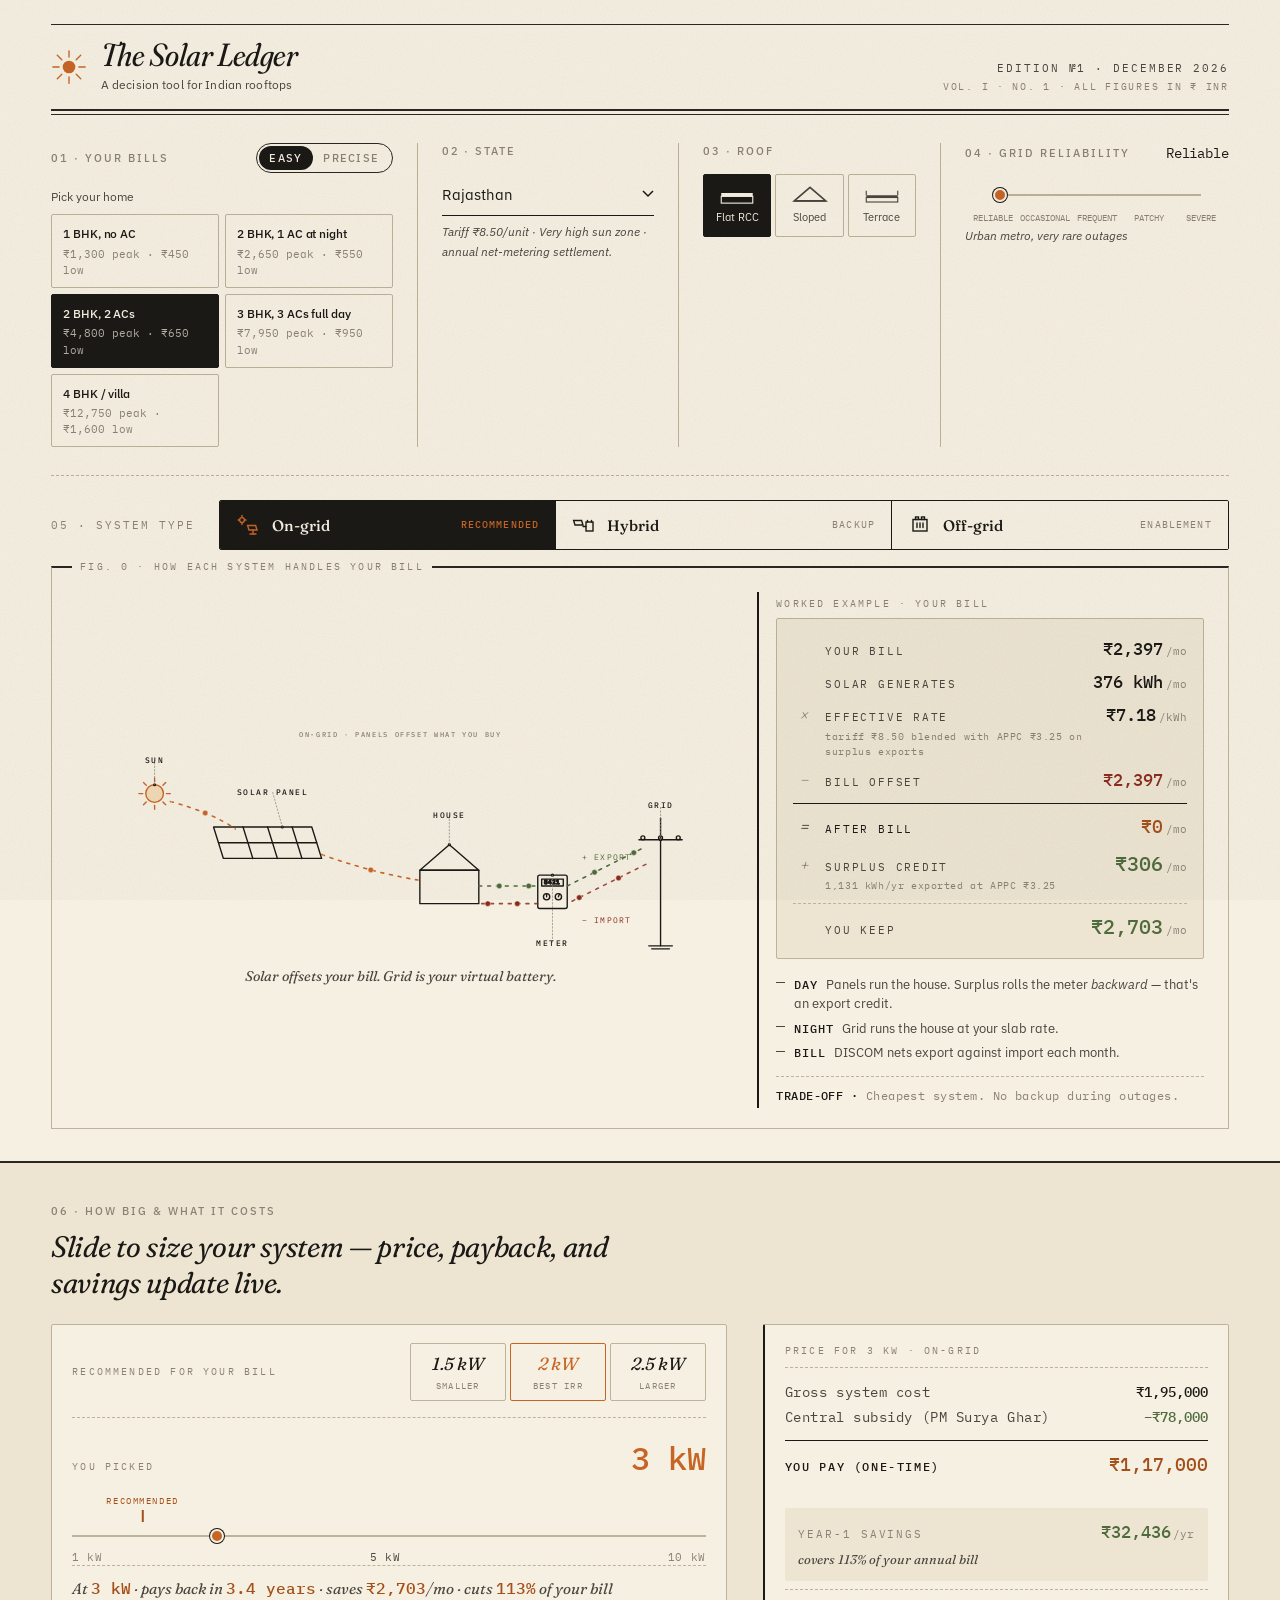
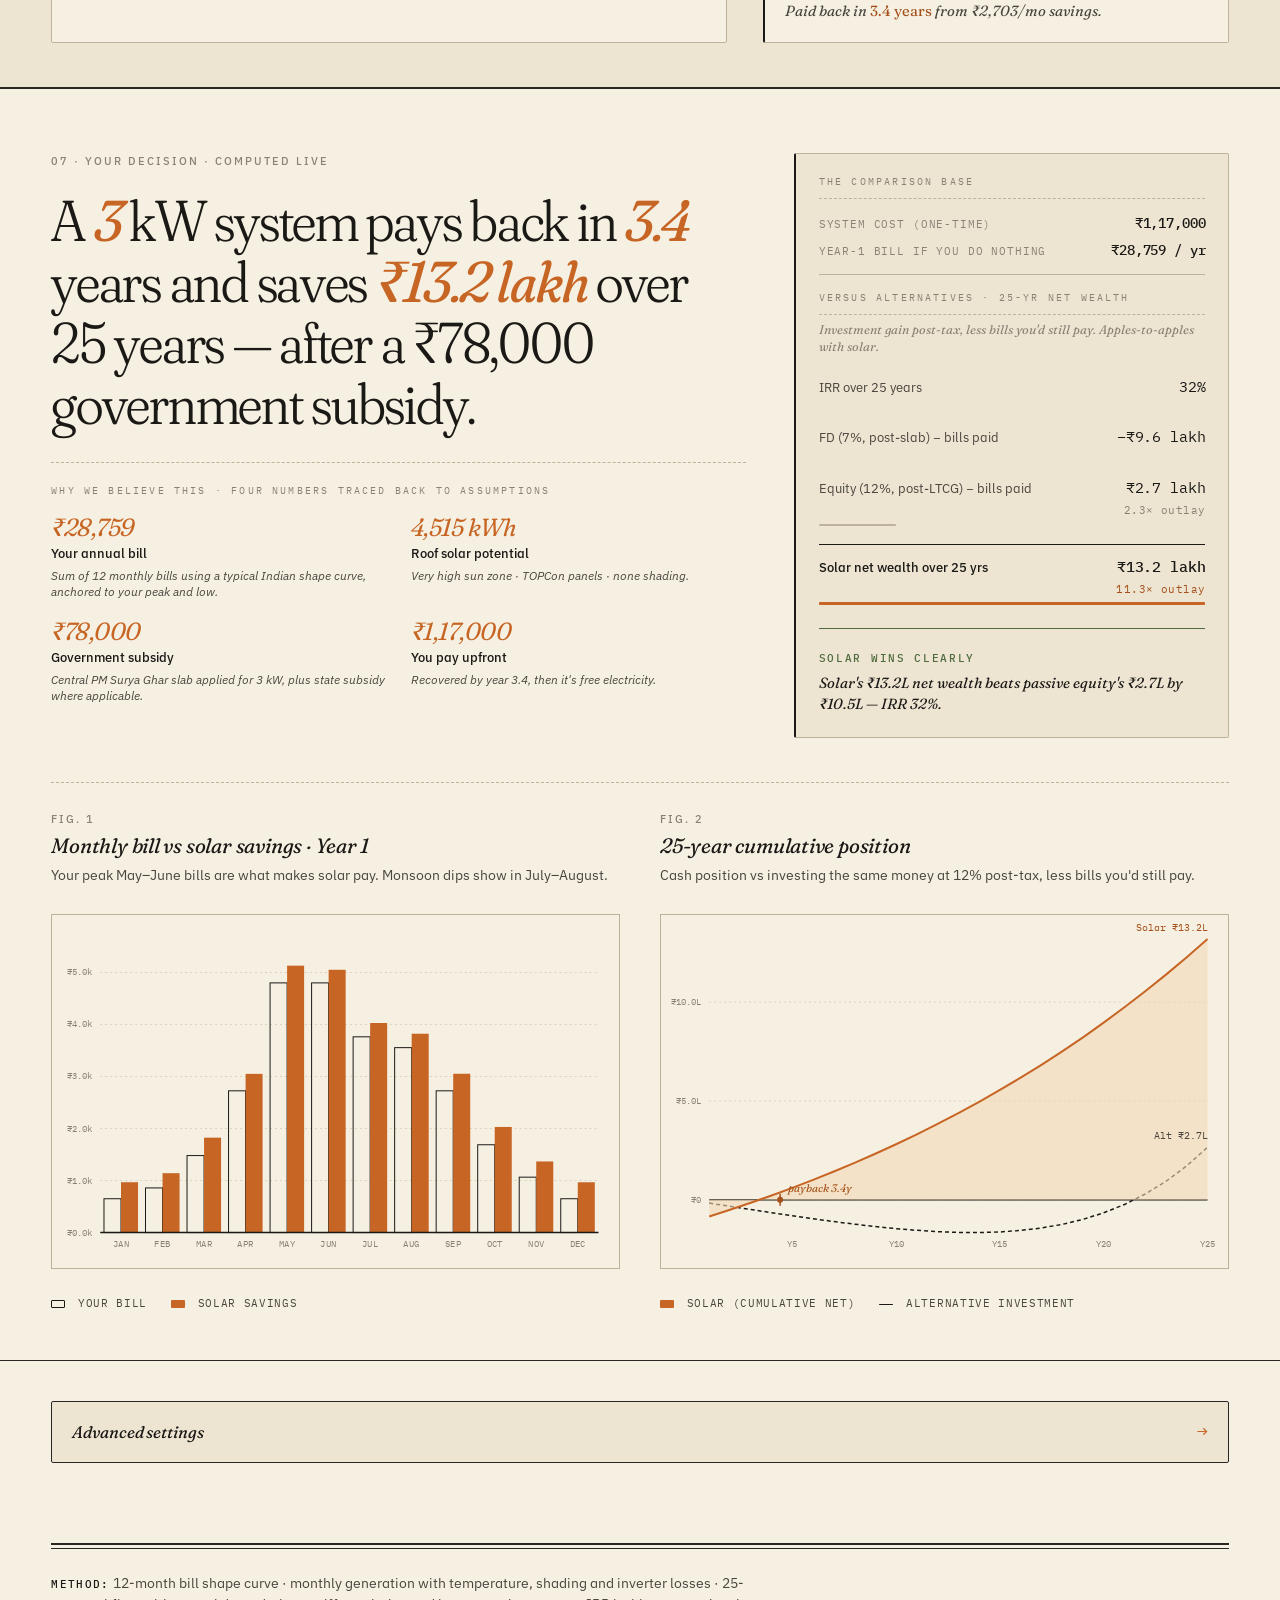
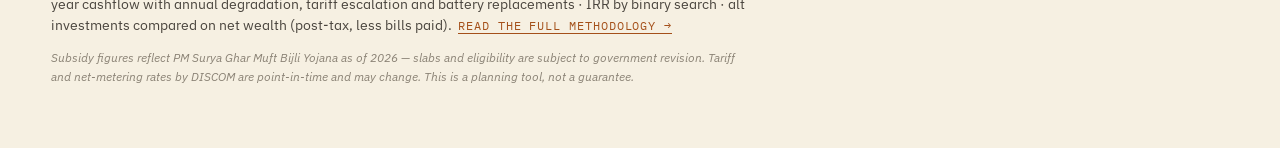
==== commit daaf7fea: "with documentation" ====
--- a/index.html
+++ b/index.html
@@ -409,7 +409,8 @@
   <div class="colophon__rule rule--double" aria-hidden="true"><span></span><span></span></div>
   <div class="colophon__inner">
     <p class="colophon__line">
-      <strong>Method:</strong> 12-month bill shape curve · monthly generation with temperature, shading and inverter losses · 25-year cashflow with annual degradation and tariff escalation · IRR by binary search.
+      <strong>Method:</strong> 12-month bill shape curve · monthly generation with temperature, shading and inverter losses · 25-year cashflow with annual degradation, tariff escalation and battery replacements · IRR by binary search · alt investments compared on net wealth (post-tax, less bills paid).
+      &nbsp;<a href="how-it-works.html" class="colophon__doc-link">Read the full methodology →</a>
     </p>
     <p class="colophon__line colophon__line--small">
       Subsidy figures reflect PM Surya Ghar Muft Bijli Yojana as of 2026 — slabs and eligibility are subject to government revision. Tariff and net-metering rates by DISCOM are point-in-time and may change. This is a planning tool, not a guarantee.
--- a/styles.css
+++ b/styles.css
@@ -1218,6 +1218,14 @@
   text-transform: uppercase;
 }
 .colophon__line--small { font-size: 0.75rem; color: var(--ink-mute); font-style: italic; }
+.colophon__doc-link {
+  font-family: var(--mono);
+  font-size: 0.72rem;
+  letter-spacing: 0.08em;
+  text-transform: uppercase;
+  color: var(--amber-deep);
+  white-space: nowrap;
+}
 .link { color: var(--amber-deep); }
 
 /* ============================================================
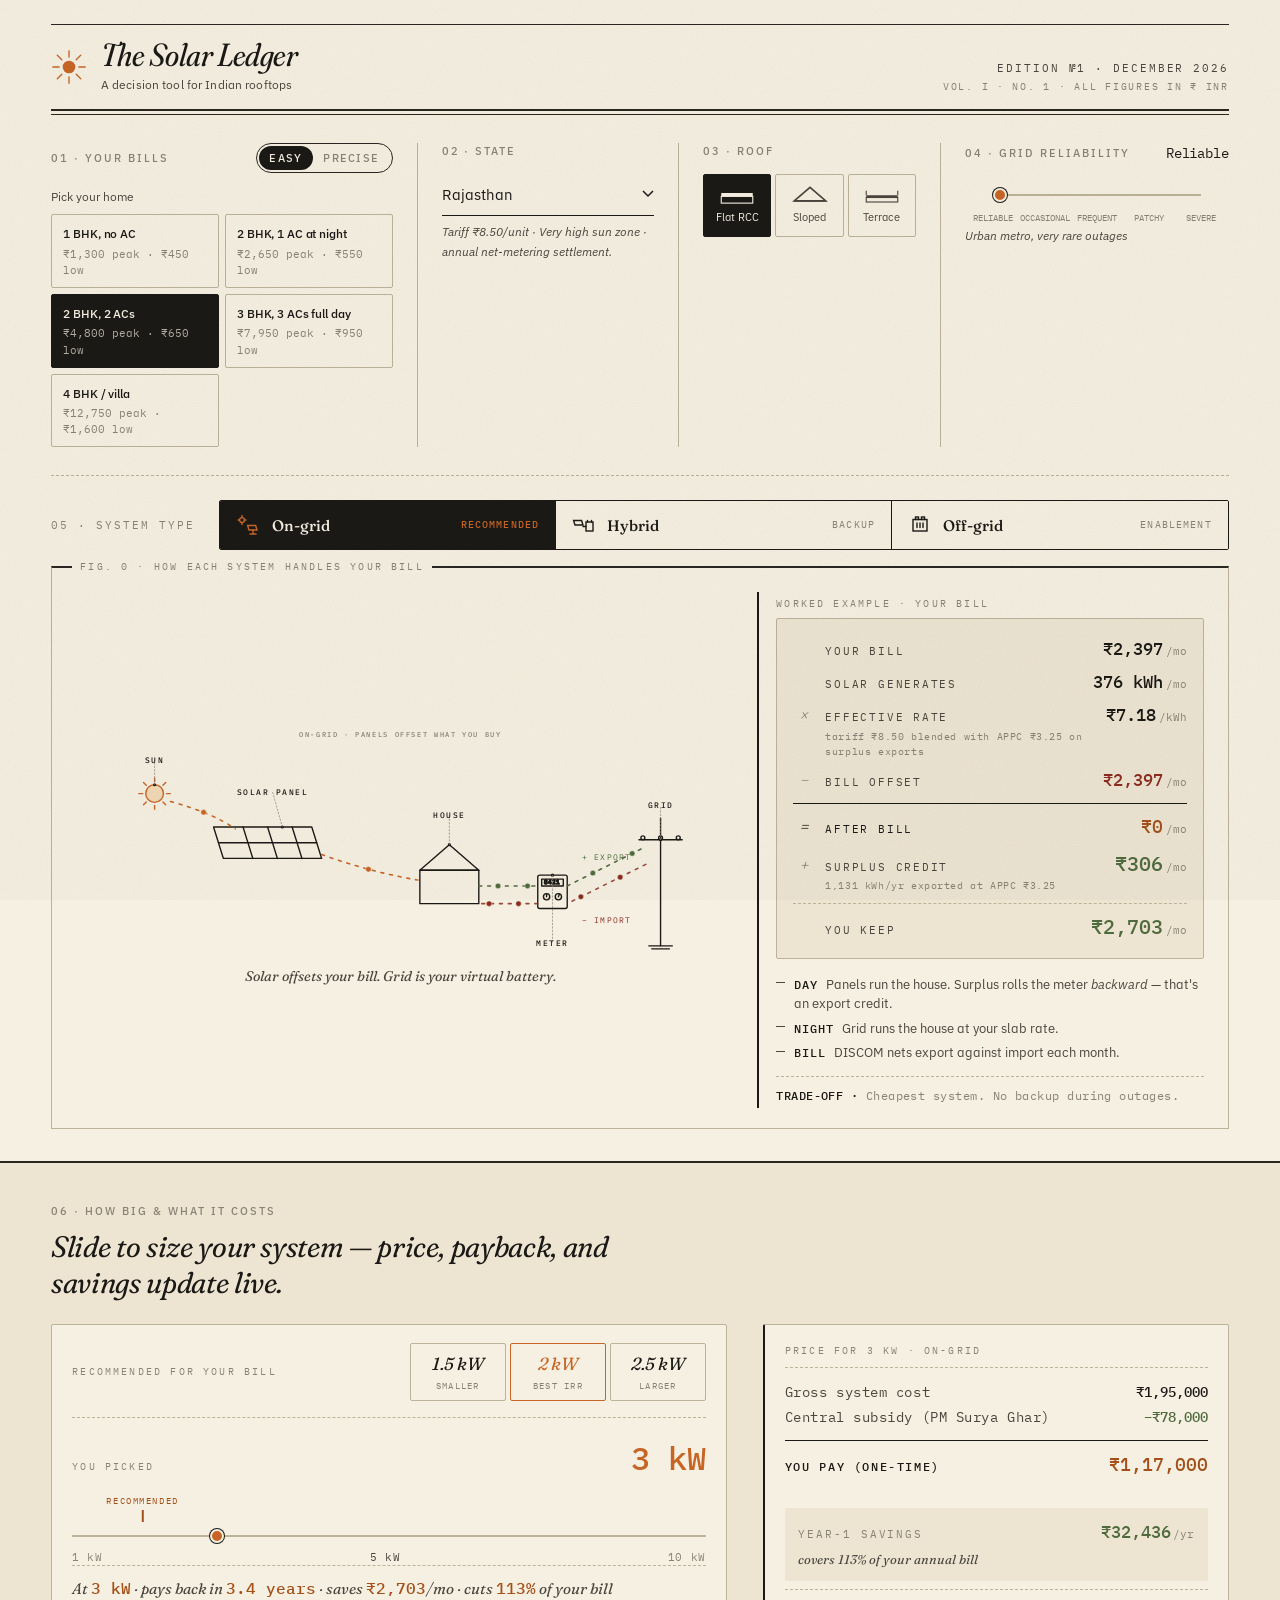
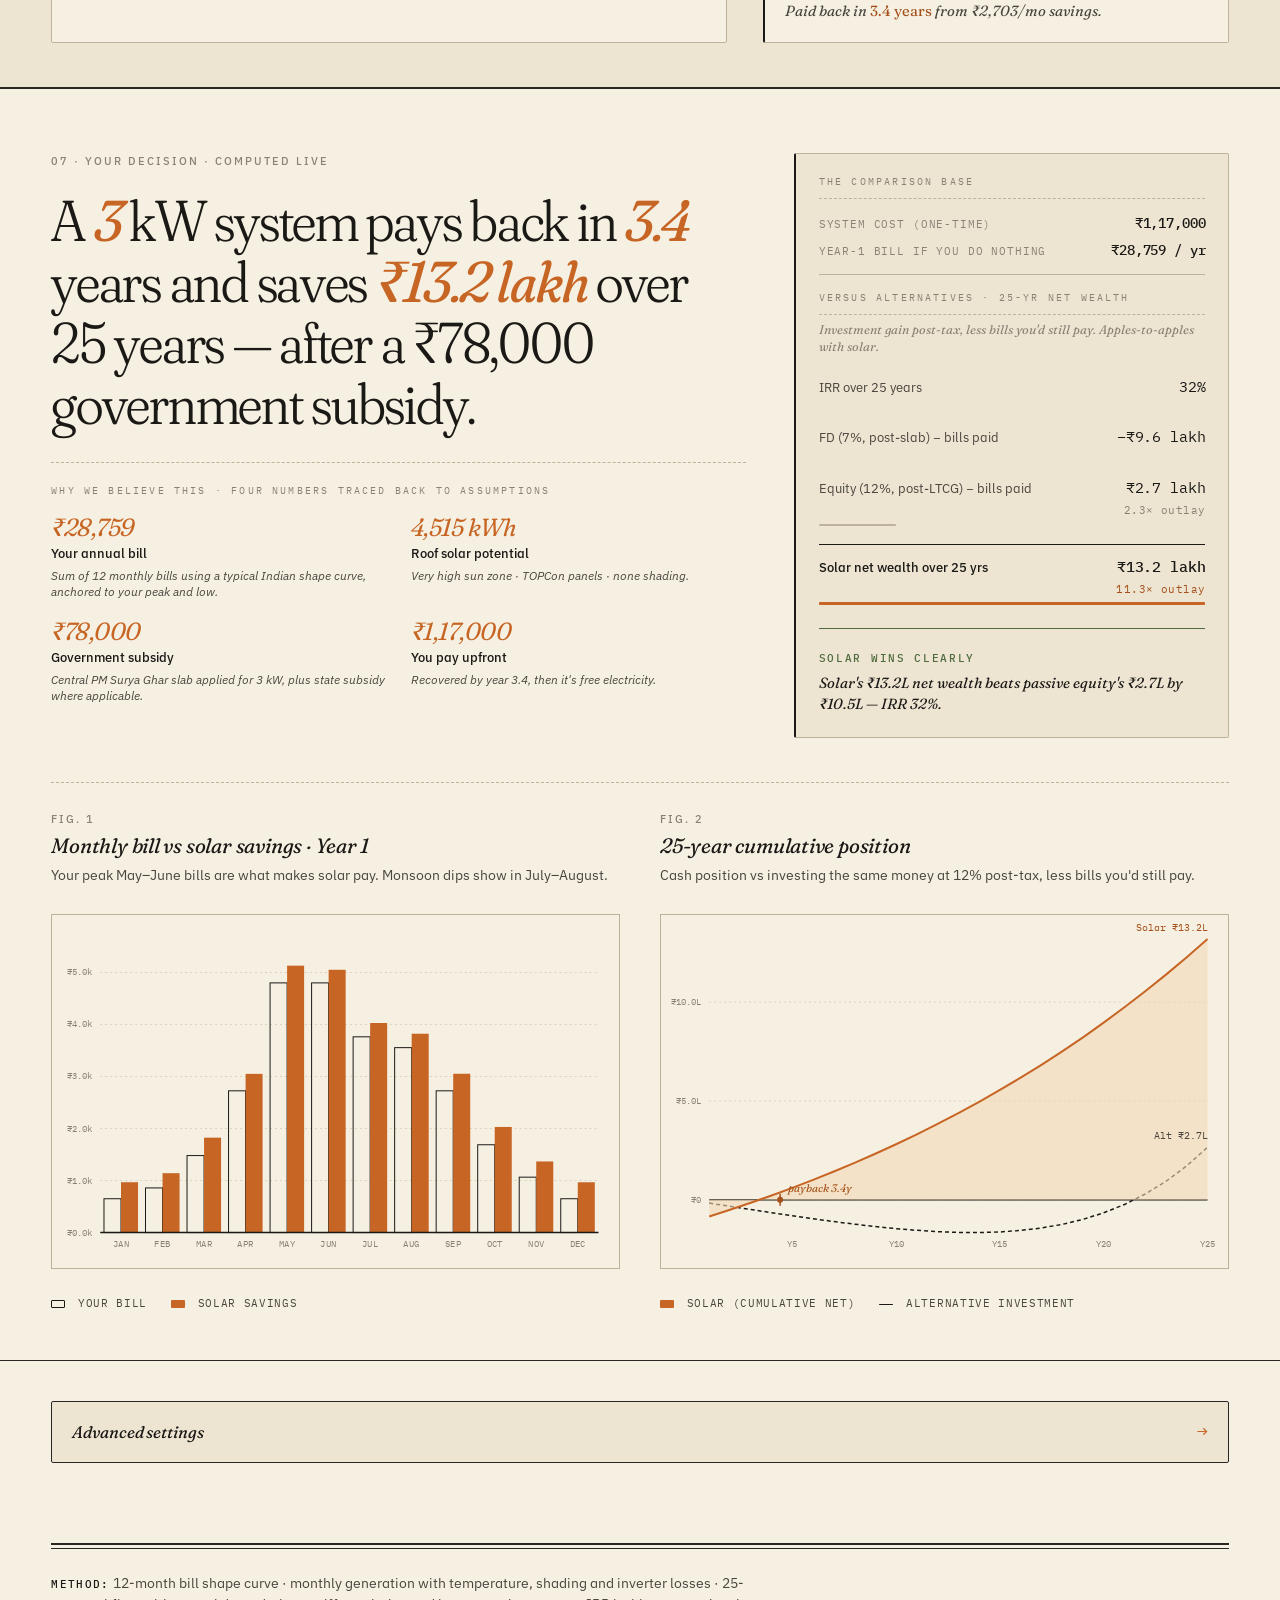
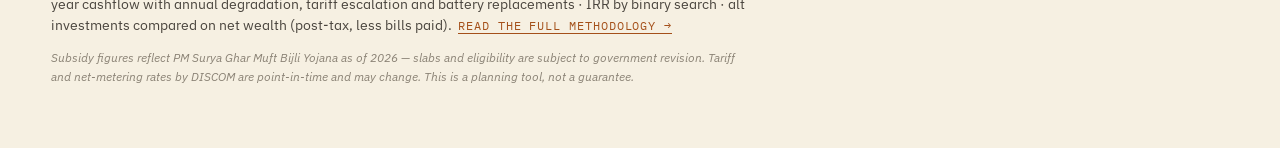
==== commit 29360251: "favicon updated" ====
--- a/index.html
+++ b/index.html
@@ -5,6 +5,7 @@
   <meta name="viewport" content="width=device-width, initial-scale=1.0">
   <title>The Solar Ledger — should you go solar?</title>
   <meta name="description" content="A decision tool for Indian rooftops. Pays-back, IRR, sizing, and an honest comparison against fixed deposits and equity.">
+  <link rel="icon" type="image/svg+xml" href="favicon.svg">
   <link rel="preconnect" href="https://fonts.googleapis.com">
   <link rel="preconnect" href="https://fonts.gstatic.com" crossorigin>
   <link href="https://fonts.googleapis.com/css2?family=Fraunces:opsz,wght,SOFT@9..144,300..900,0..100&family=IBM+Plex+Sans:wght@300;400;500;600&family=IBM+Plex+Mono:wght@300;400;500&display=swap" rel="stylesheet">
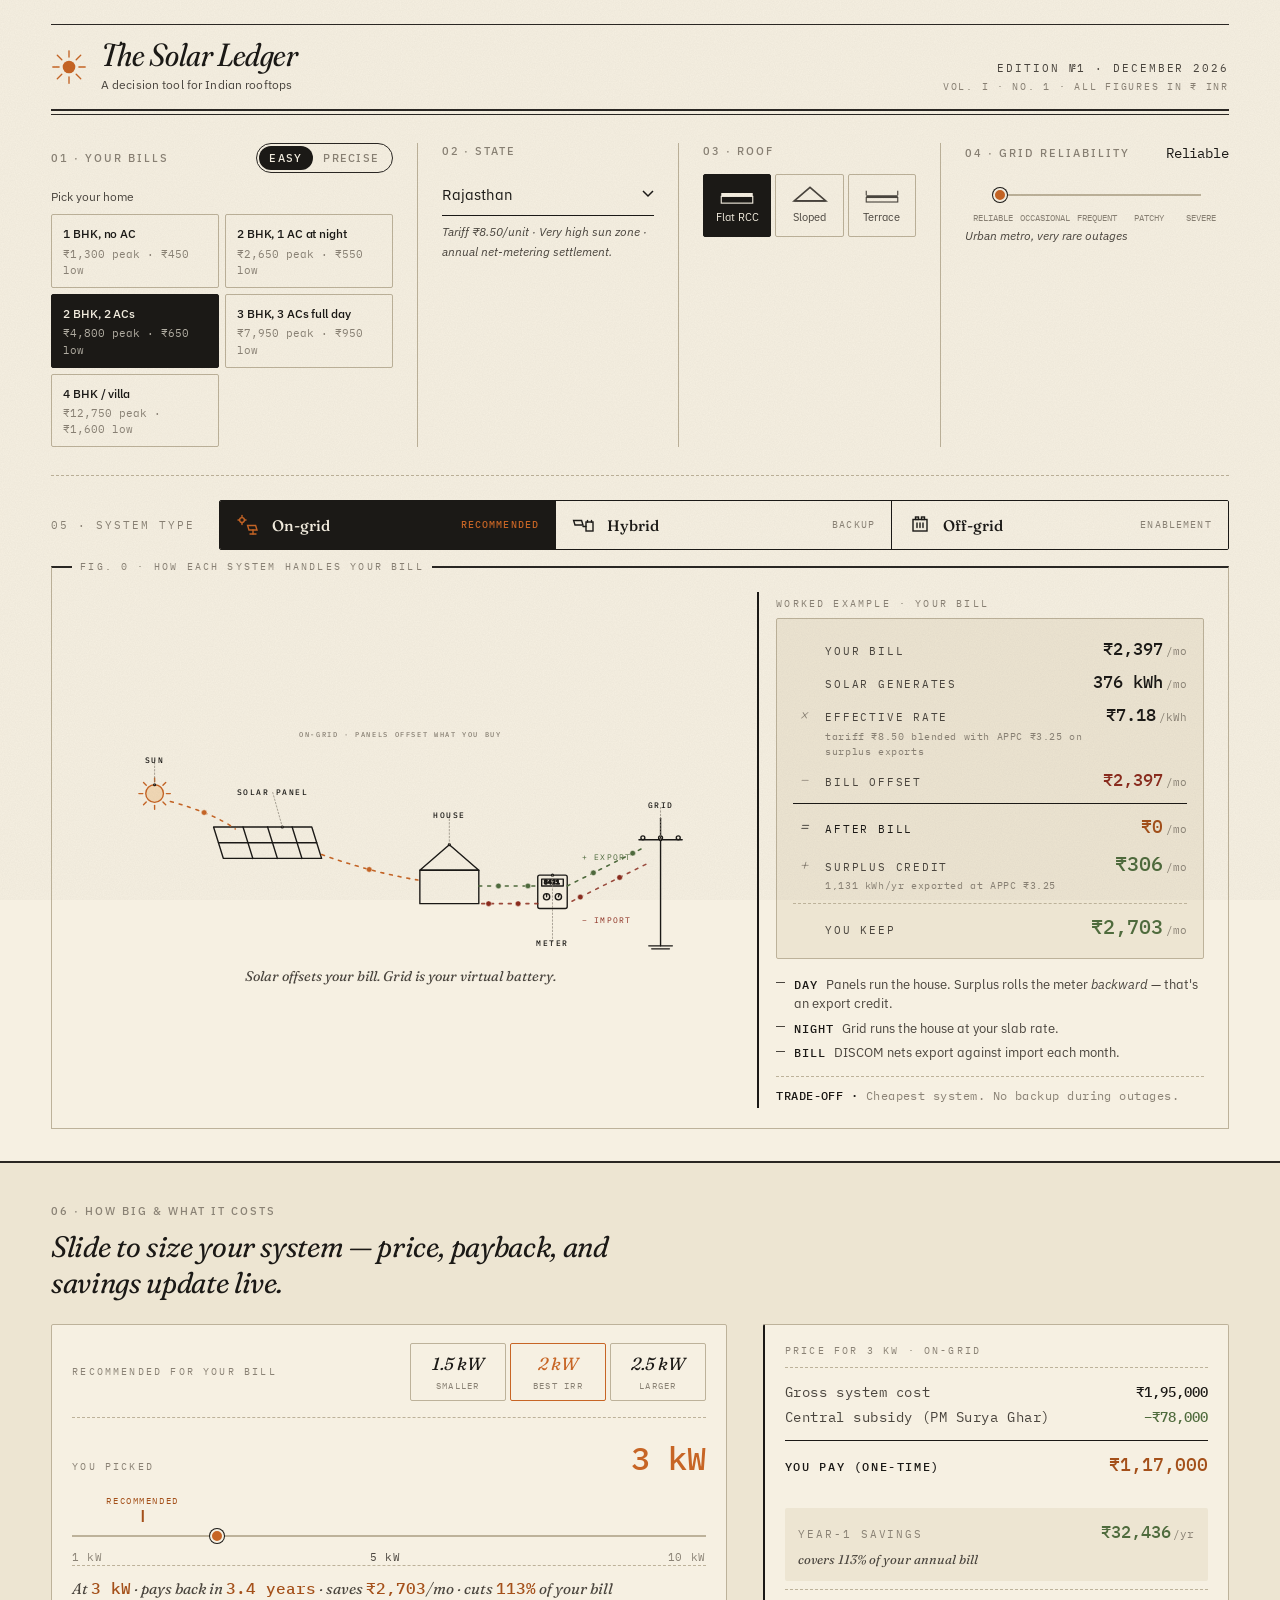
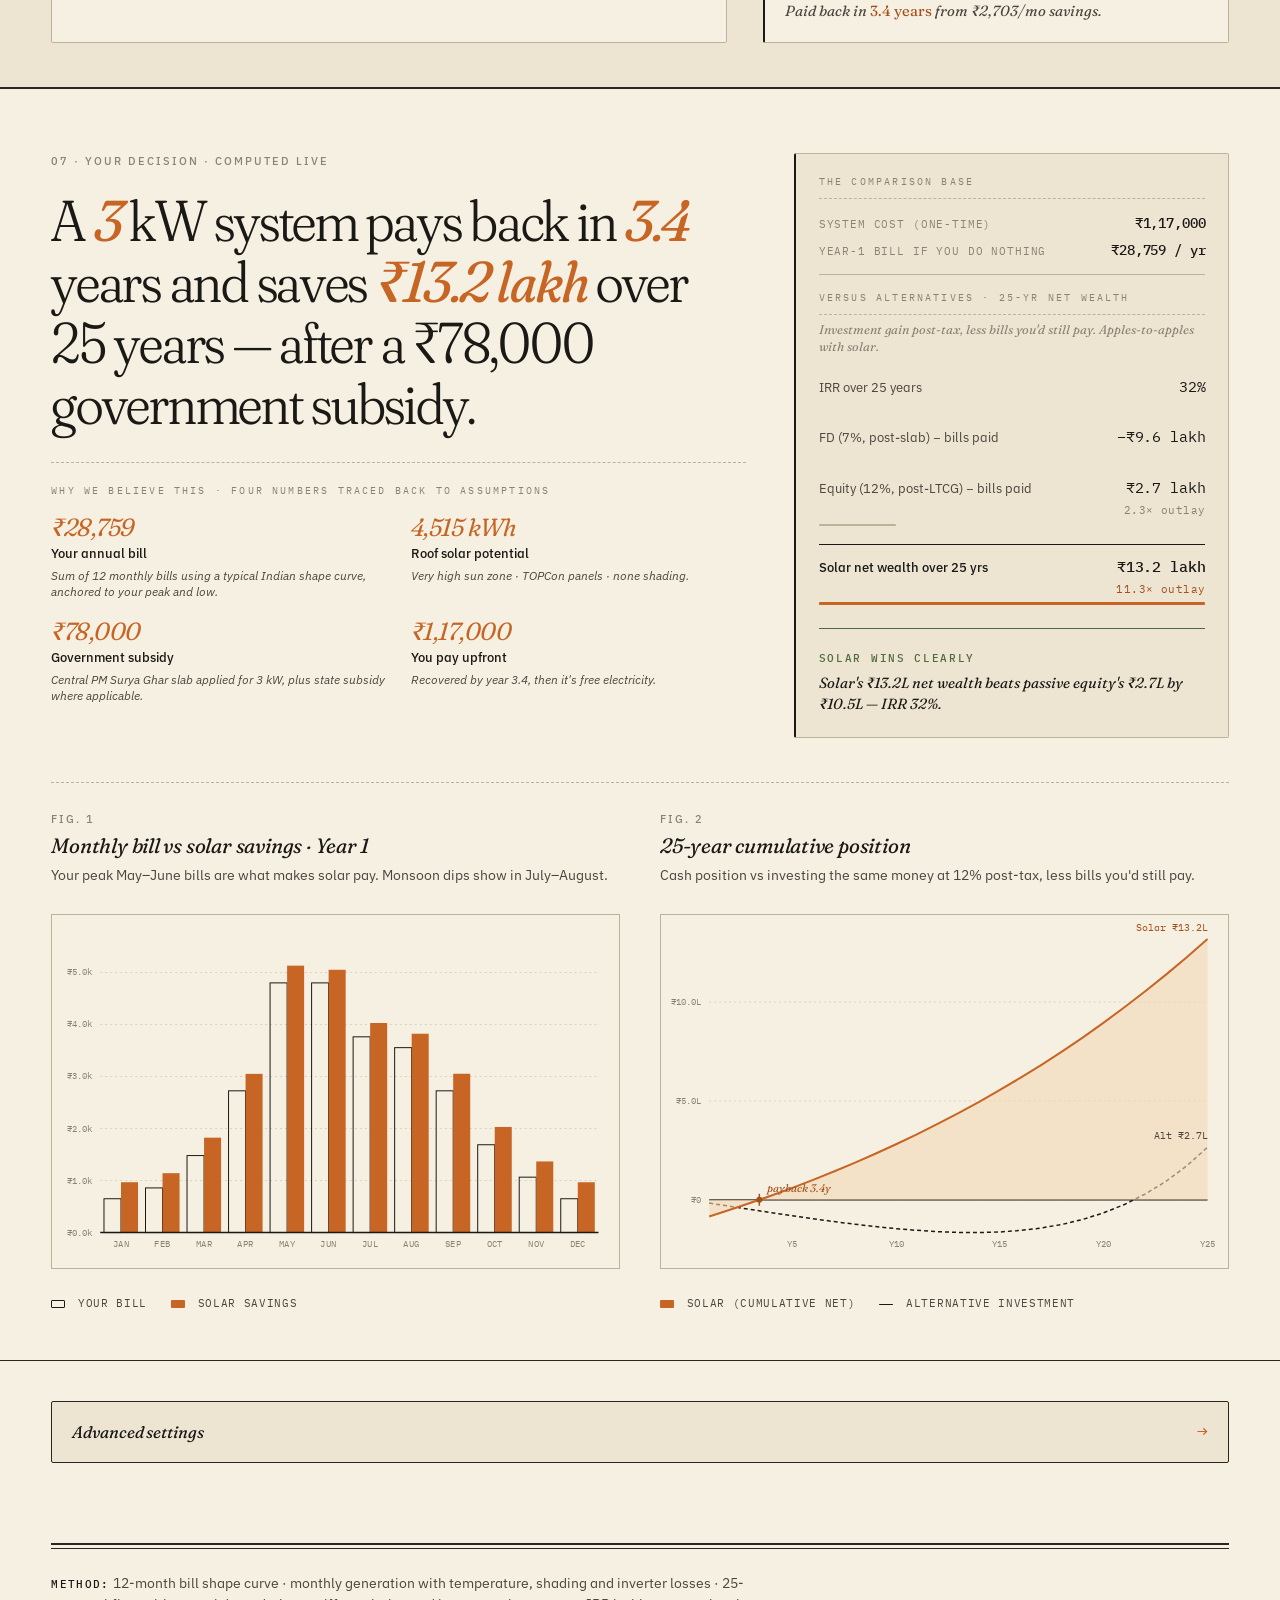
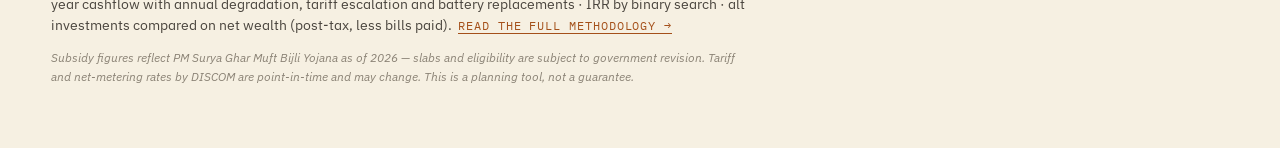
==== commit 9f5c1528: "some graph fixes" ====
--- a/index.html
+++ b/index.html
@@ -419,6 +419,6 @@
   </div>
 </footer>
 
-<script type="module" src="app.js?v=4"></script>
+<script type="module" src="app.js?v=8"></script>
 </body>
 </html>
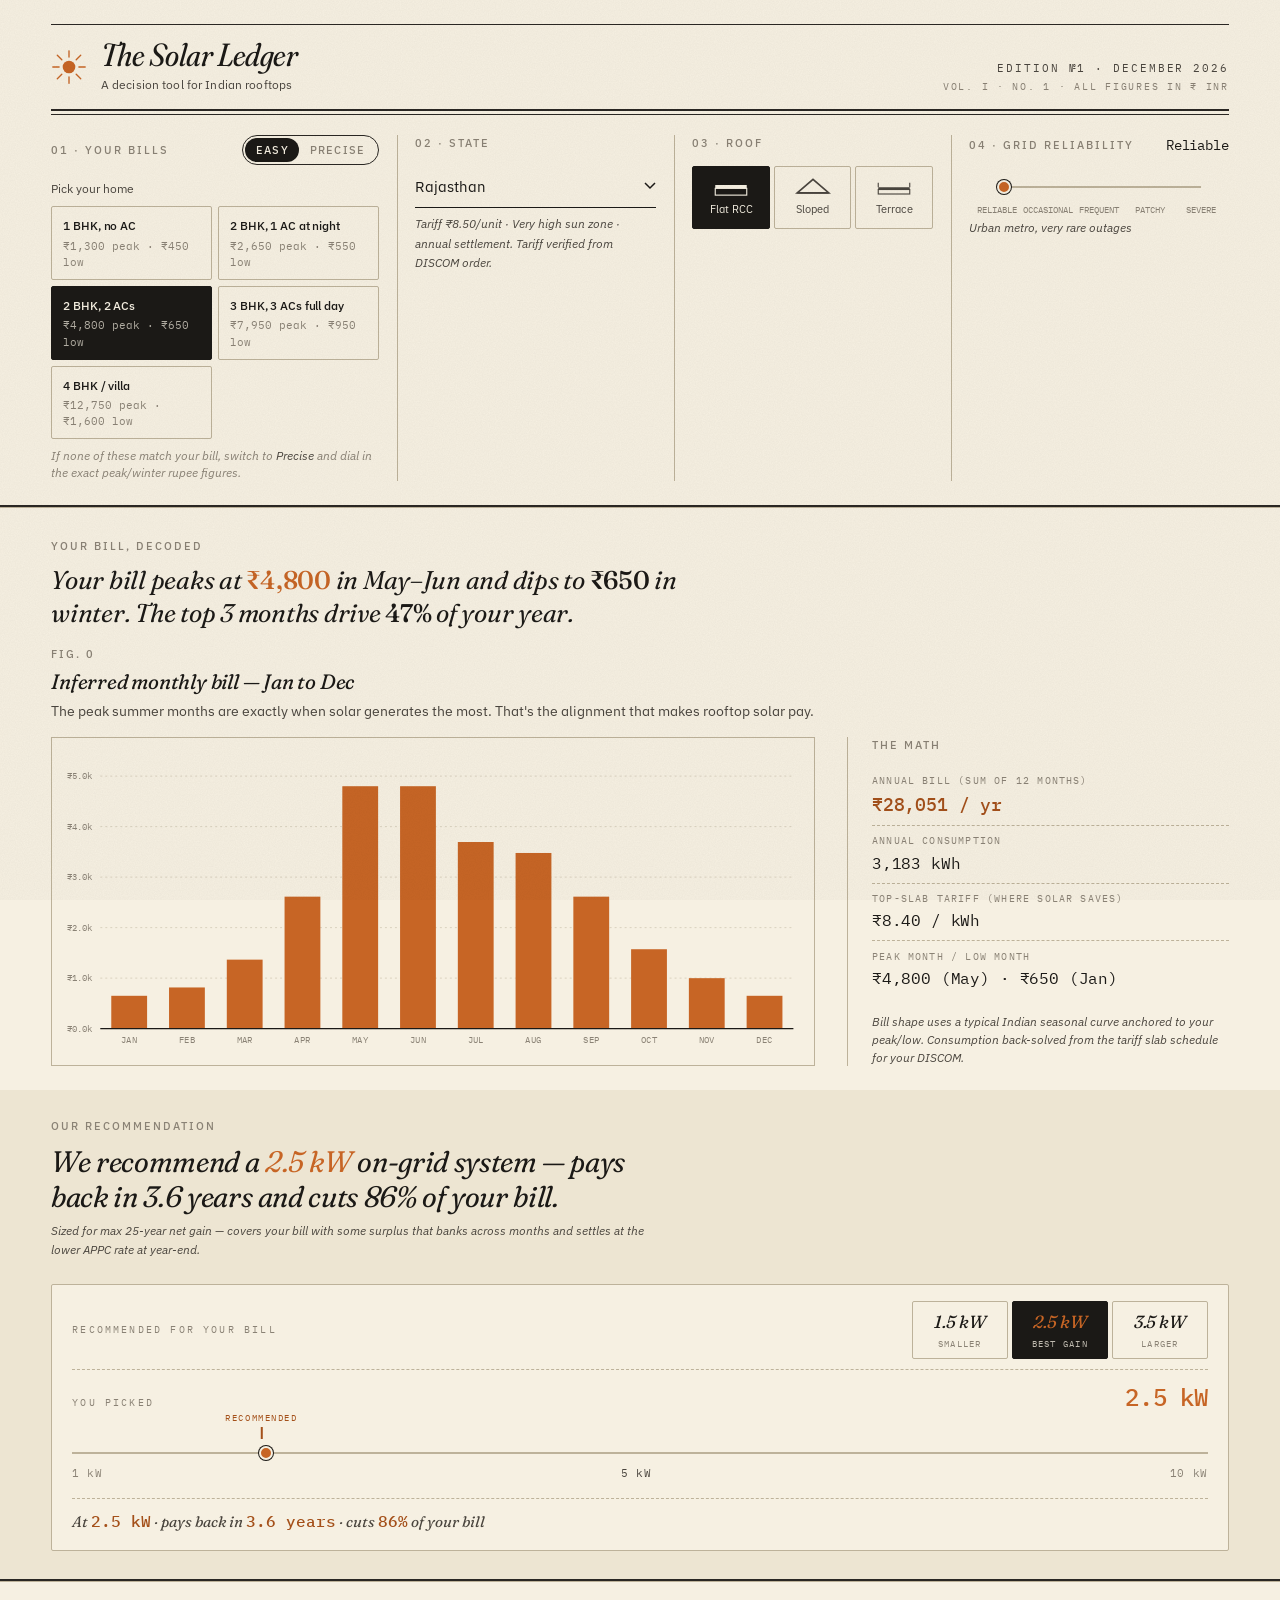
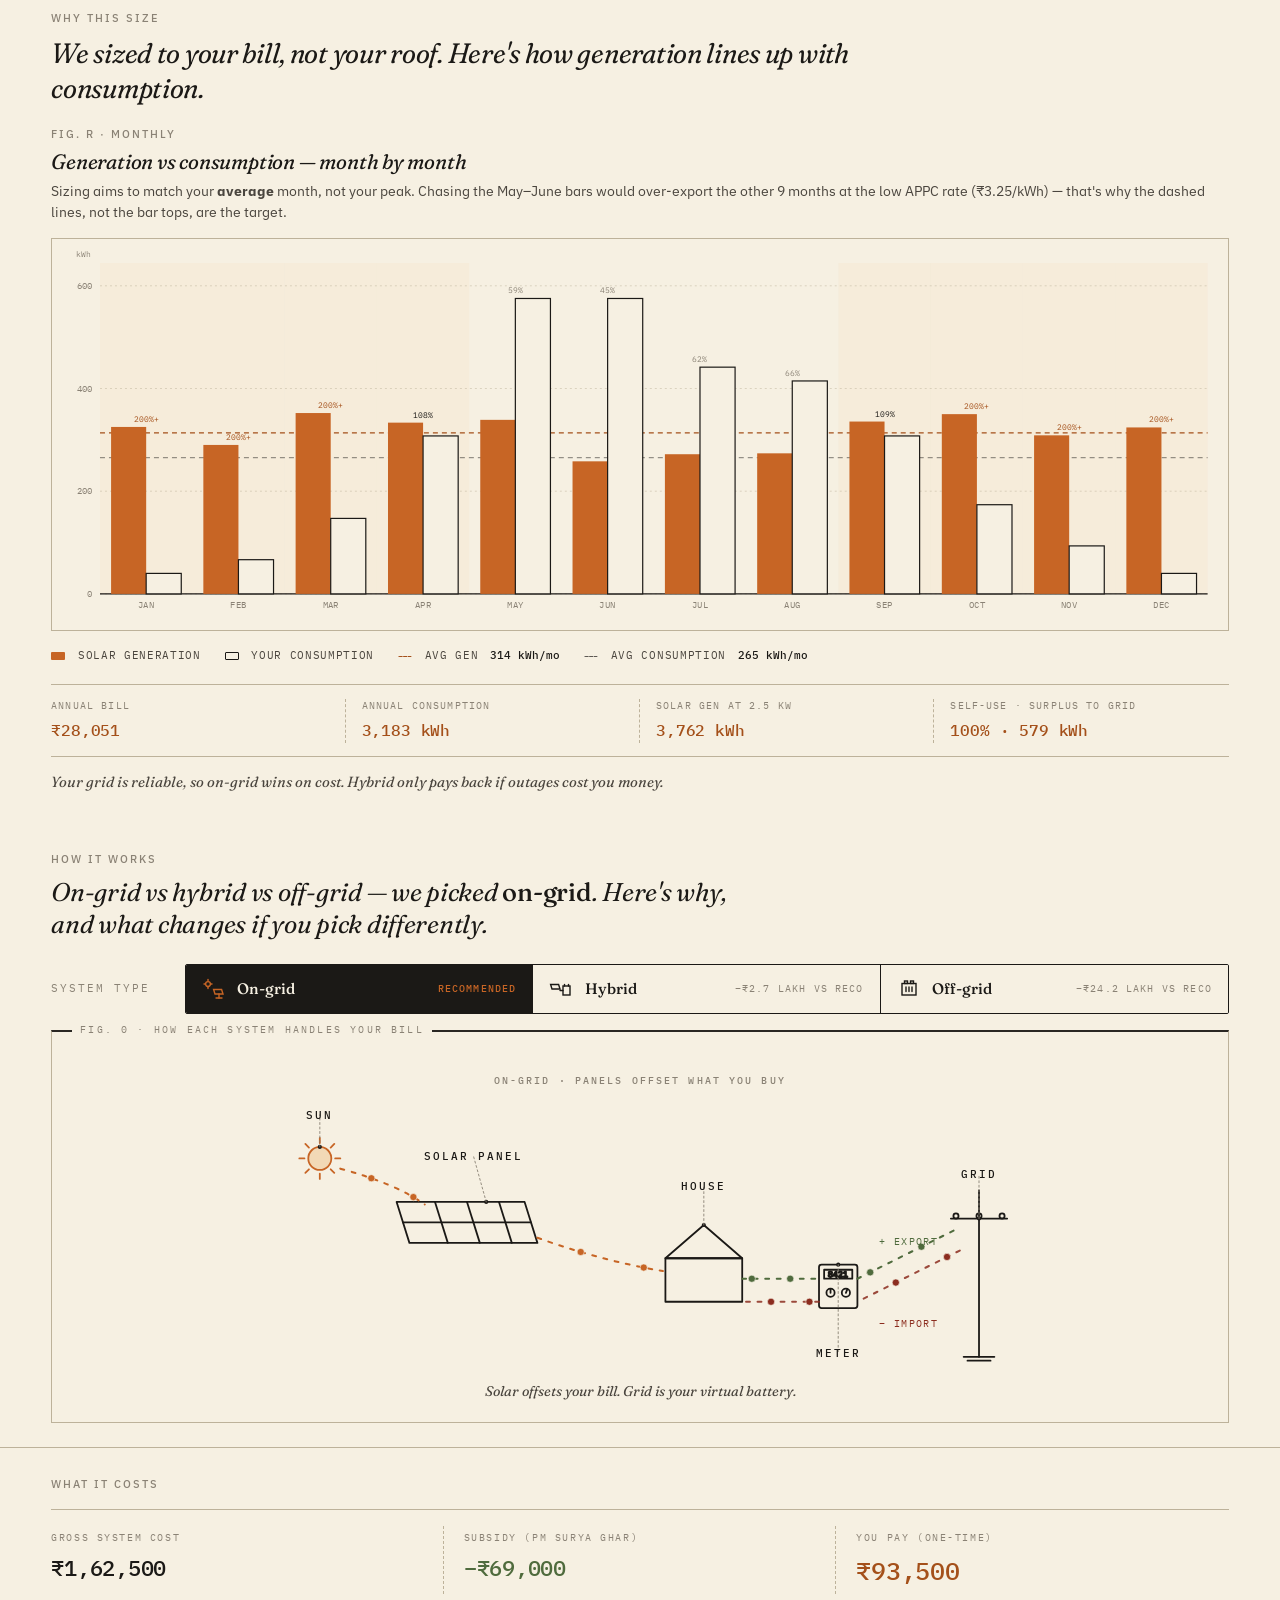
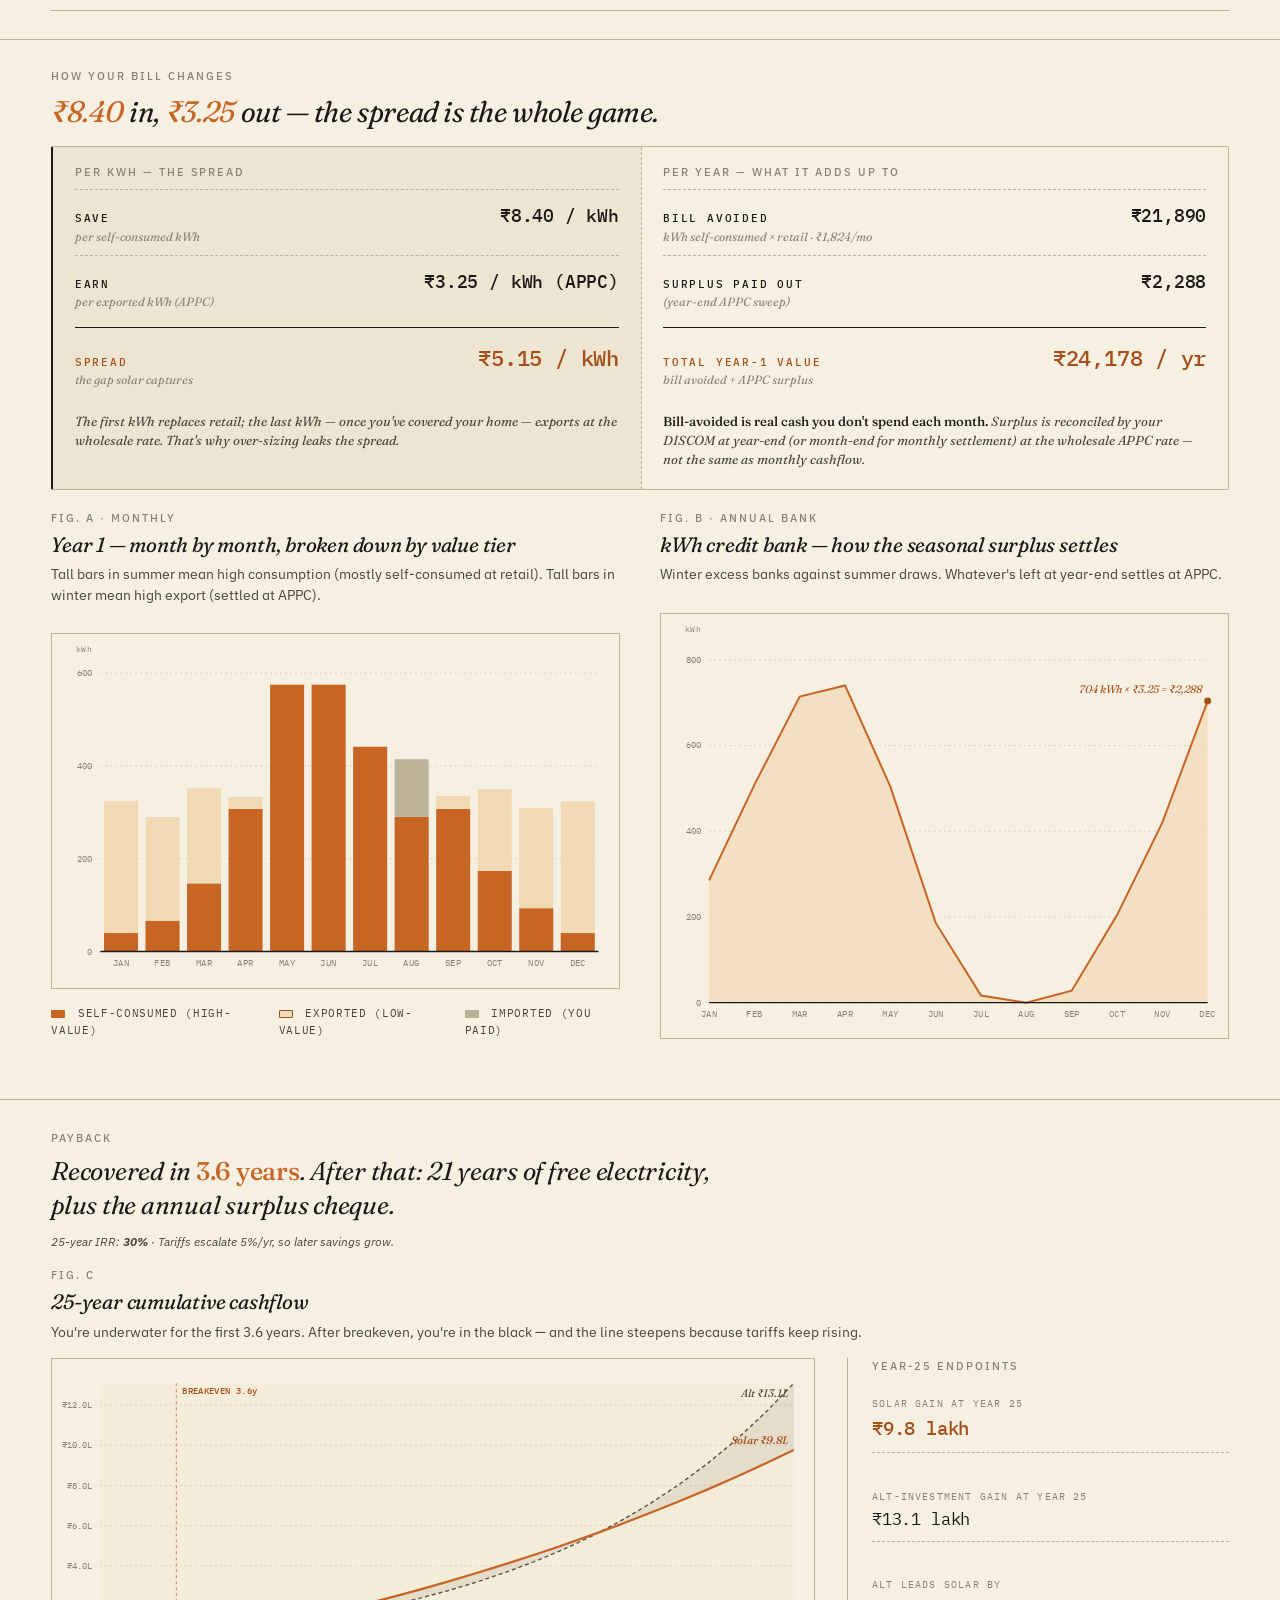
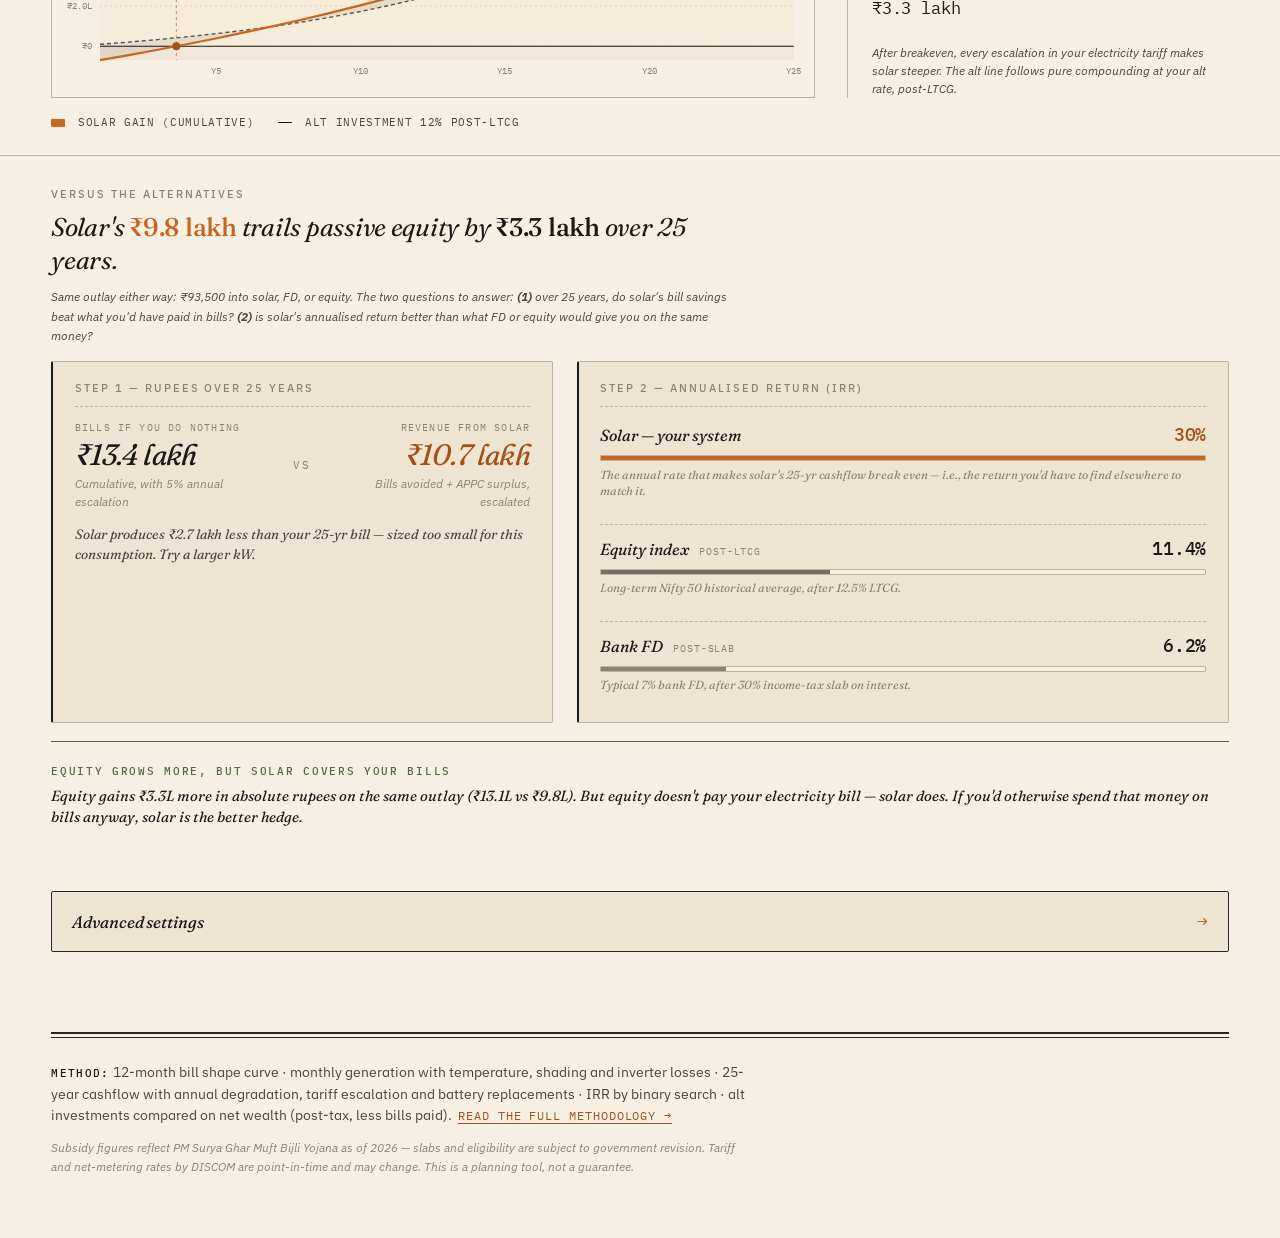
==== commit dd4fee48: "SEO pass + accumulated work Adds canonical URLs, OG/Twitter meta, JSON-LD (WebApplication on index, " ====
--- a/index.html
+++ b/index.html
@@ -1,16 +1,59 @@
 <!DOCTYPE html>
-<html lang="en">
+<html lang="en-IN">
 <head>
   <meta charset="UTF-8">
   <meta name="viewport" content="width=device-width, initial-scale=1.0">
-  <title>The Solar Ledger — should you go solar?</title>
-  <meta name="description" content="A decision tool for Indian rooftops. Pays-back, IRR, sizing, and an honest comparison against fixed deposits and equity.">
+  <title>Solar Calculator for Indian Rooftops — Payback, IRR & Subsidy</title>
+  <meta name="description" content="Free rooftop solar calculator for Indian homes. Estimates system size in kW, PM Surya Ghar subsidy, payback years, IRR, and net-metering value — compared honestly against fixed deposits and equity.">
+  <link rel="canonical" href="https://solar-calculator-flax-two.vercel.app/">
+  <meta name="theme-color" content="#F6F0E2">
+  <meta name="author" content="The Solar Ledger">
+
+  <!-- Open Graph / link preview -->
+  <meta property="og:type" content="website">
+  <meta property="og:site_name" content="The Solar Ledger">
+  <meta property="og:title" content="Solar Calculator for Indian Rooftops — Payback, IRR & Subsidy">
+  <meta property="og:description" content="A decision tool for Indian rooftops. Sizing, payback, IRR, and an honest comparison against fixed deposits and equity.">
+  <meta property="og:url" content="https://solar-calculator-flax-two.vercel.app/">
+  <meta property="og:locale" content="en_IN">
+  <meta name="twitter:card" content="summary">
+  <meta name="twitter:title" content="Solar Calculator for Indian Rooftops — Payback, IRR & Subsidy">
+  <meta name="twitter:description" content="A decision tool for Indian rooftops. Sizing, payback, IRR, and an honest comparison against fixed deposits and equity.">
+
   <link rel="icon" type="image/svg+xml" href="favicon.svg">
   <link rel="preconnect" href="https://fonts.googleapis.com">
   <link rel="preconnect" href="https://fonts.gstatic.com" crossorigin>
   <link href="https://fonts.googleapis.com/css2?family=Fraunces:opsz,wght,SOFT@9..144,300..900,0..100&family=IBM+Plex+Sans:wght@300;400;500;600&family=IBM+Plex+Mono:wght@300;400;500&display=swap" rel="stylesheet">
   <link rel="stylesheet" href="styles.css">
   <link rel="stylesheet" href="diagrams.css">
+
+  <script type="application/ld+json">
+  {
+    "@context": "https://schema.org",
+    "@type": "WebApplication",
+    "name": "The Solar Ledger",
+    "alternateName": "Solar Calculator for Indian Rooftops",
+    "description": "Rooftop solar calculator for Indian homes. Estimates system size, PM Surya Ghar subsidy, payback, IRR, and compares against fixed deposits and equity.",
+    "url": "https://solar-calculator-flax-two.vercel.app/",
+    "applicationCategory": "FinanceApplication",
+    "operatingSystem": "Any",
+    "browserRequirements": "Requires JavaScript",
+    "inLanguage": "en-IN",
+    "isAccessibleForFree": true,
+    "offers": {
+      "@type": "Offer",
+      "price": "0",
+      "priceCurrency": "INR"
+    },
+    "audience": {
+      "@type": "Audience",
+      "geographicArea": {
+        "@type": "Country",
+        "name": "India"
+      }
+    }
+  }
+  </script>
 </head>
 <body>
 
@@ -50,6 +93,8 @@
   </div>
 </header>
 
+<main>
+
 <!-- ======== INPUTS BAND ======== -->
 <section class="inputs" aria-label="Calculator inputs">
   <div class="inputs__row">
@@ -58,15 +103,16 @@
     <div class="input-group" data-group="bills">
       <div class="input-group__head">
         <span class="kicker">01 · Your bills</span>
-        <button class="mode-toggle" data-mode="precise" aria-label="Toggle bill input mode">
-          <span class="mode-toggle__opt is-active" data-opt="easy">Easy</span>
-          <span class="mode-toggle__opt" data-opt="precise">Precise</span>
+        <button class="mode-toggle" type="button" role="switch" aria-checked="false" aria-label="Precise bill input mode">
+          <span class="mode-toggle__opt is-active" data-opt="easy" aria-hidden="true">Easy</span>
+          <span class="mode-toggle__opt" data-opt="precise" aria-hidden="true">Precise</span>
         </button>
       </div>
 
       <div class="input-mode" data-mode-pane="easy">
         <label class="lifestyle-label">Pick your home</label>
         <div class="lifestyle-grid" id="lifestyleGrid"></div>
+        <p class="microcopy lifestyle-hint">If none of these match your bill, switch to <em>Precise</em> and dial in the exact peak/winter rupee figures.</p>
       </div>
 
       <div class="input-mode is-hidden" data-mode-pane="precise">
@@ -126,16 +172,145 @@
         <span class="value mono" id="gridLabel">Reliable</span>
       </div>
       <div class="grid-track">
-        <input type="range" id="gridSlider" min="0" max="4" step="1" value="0" class="grid-slider">
+        <input type="range" id="gridSlider" min="0" max="4" step="1" value="0" class="grid-slider" aria-label="Grid reliability — outage hours per day">
         <div class="grid-stops" id="gridStops"></div>
       </div>
       <p class="microcopy" id="gridScenario">Urban metro, very rare outages.</p>
     </div>
   </div>
 
+</section>
+
+<!-- ======== §2 · BILLING PATTERN ======== -->
+<section class="billing-pattern" aria-label="Your billing pattern">
+  <div class="billing-pattern__head">
+    <span class="kicker">Your bill, decoded</span>
+    <h2 class="billing-pattern__title" id="billPatternTitle">
+      Your electricity bill, decoded month-by-month — peaks, dips, and what they mean for solar.
+    </h2>
+  </div>
+  <figure class="chart-fig billing-pattern__chart">
+    <figcaption class="chart-cap">
+      <span class="kicker">Fig. 0</span>
+      <h3>Inferred monthly bill — Jan to Dec</h3>
+      <p id="billPatternCaption">The peak summer months are exactly when solar generates the most. That's the alignment that makes rooftop solar pay.</p>
+    </figcaption>
+    <!-- 2-col row so bill-numbers vertically matches chart-host only. -->
+    <div class="chart-row">
+      <div class="chart-host" id="billPatternChart"></div>
+      <aside class="bill-numbers" aria-label="Annual bill breakdown">
+        <span class="kicker">The math</span>
+        <dl class="bill-numbers__rows">
+          <div>
+            <dt>Annual bill (sum of 12 months)</dt>
+            <dd class="mono num--accent" id="billAnnualTotal">—</dd>
+          </div>
+          <div>
+            <dt>Annual consumption</dt>
+            <dd class="mono"><span id="billAnnualUnits">—</span> kWh</dd>
+          </div>
+          <div>
+            <dt>Top-slab tariff (where solar saves)</dt>
+            <dd class="mono" id="billTopSlab">—</dd>
+          </div>
+          <div>
+            <dt>Peak month / Low month</dt>
+            <dd class="mono"><span id="billPeakMo">—</span> · <span id="billLowMo">—</span></dd>
+          </div>
+        </dl>
+        <p class="microcopy">Bill shape uses a typical Indian seasonal curve anchored to your peak/low. Consumption back-solved from the tariff slab schedule for your DISCOM.</p>
+      </aside>
+    </div>
+  </figure>
+</section>
+
+<!-- ======== §3 · SIZING & PRICE ======== -->
+<section class="sizing" aria-label="Size and price">
+  <div class="sizing__head">
+    <span class="kicker">Our recommendation</span>
+    <h2 class="sizing__title">
+      We recommend a <strong class="amber" id="recoKw">— kW</strong>
+      <strong id="recoType">on-grid</strong> system —
+      <span id="recoOneLiner">pays back in — years and cuts —% of your bill.</span>
+    </h2>
+    <p class="microcopy" id="recoReason">Sized to maximize IRR for your bill — covers most of what you use, exports little.</p>
+  </div>
+  <div class="sizing__grid">
+    <div class="sizing__choices">
+      <div class="kw-control">
+        <div class="kw-control__top">
+          <span class="kw-control__heading">Recommended for your bill</span>
+          <div class="size-cards" id="sizeCards" aria-label="Quick sizing presets"></div>
+        </div>
+
+        <div class="kw-pick">
+          <span class="kw-pick__label">You picked</span>
+          <span class="kw-pick__value mono" id="kwSliderReadout">3 kW</span>
+        </div>
+
+        <div class="kw-slider">
+          <div class="kw-slider__track">
+            <span class="kw-slider__reco" id="kwSliderReco" aria-hidden="true">
+              <span class="kw-slider__reco-label">RECOMMENDED</span>
+              <span class="kw-slider__reco-tick"></span>
+            </span>
+            <input type="range" id="kwSlider" min="1" max="10" step="0.5" value="3" class="kw-slider__input" aria-label="System size in kilowatts">
+          </div>
+          <div class="kw-slider__scale">
+            <span>1 kW</span>
+            <span class="kw-slider__scale-mid">5 kW</span>
+            <span>10 kW</span>
+          </div>
+          <p class="kw-slider__live" id="kwLiveLine">
+            At <strong id="kwLivePick">3 kW</strong> · pays back in
+            <strong id="kwLivePayback">—</strong> · cuts
+            <strong id="kwLiveCut">—</strong> of your bill
+            <!-- #kwLiveSave intentionally removed from copy — the ₹/mo savings figure
+                 conflates bill-avoided with surplus credit and is told properly in §7. -->
+          </p>
+        </div>
+      </div>
+    </div>
+  </div>
+</section>
+
+<!-- ======== §4 · WHY THIS SIZE ======== -->
+<section class="rationale-section" aria-label="Why this size">
+  <div class="rationale-section__head">
+    <span class="kicker">Why this size</span>
+    <h2 class="rationale-section__title" id="rationaleTitle">We sized to your bill, not your roof. Here's how generation lines up with consumption.</h2>
+  </div>
+  <figure class="chart-fig rationale__chart">
+    <figcaption class="chart-cap">
+      <span class="kicker">Fig. R · monthly</span>
+      <h3>Generation vs consumption — month by month</h3>
+      <p id="rationaleChartCaption">Sizing aims to match your <strong>average</strong> month, not your peak. Chasing the May–June bars would over-export the other 9 months at the low APPC rate (₹3.25/kWh) — that's why the dashed lines, not the bar tops, are the target.</p>
+    </figcaption>
+    <div class="chart-host" id="rationaleChart"></div>
+    <div class="chart-legend chart-legend--rationale">
+      <span><i class="legend-mark legend-mark--save"></i> Solar generation</span>
+      <span><i class="legend-mark legend-mark--bill"></i> Your consumption</span>
+      <span><i class="legend-mark legend-mark--avg-gen"></i> Avg gen <strong id="rationaleLegendAvgGen">— kWh/mo</strong></span>
+      <span><i class="legend-mark legend-mark--avg-cons"></i> Avg consumption <strong id="rationaleLegendAvgCons">— kWh/mo</strong></span>
+    </div>
+  </figure>
+  <dl class="rationale__strip" id="rationaleStrip"></dl>
+  <p class="microcopy rationale-section__type-line" id="rationaleTypeLine">
+    <!-- Engine recommendation.reason_type rendered here -->
+  </p>
+</section>
+
+<!-- ======== §5 · THE THREE SYSTEM MODES ======== -->
+<section class="modes" aria-label="System modes">
+  <div class="modes__head">
+    <span class="kicker">How it works</span>
+    <h2 class="modes__title">
+      On-grid vs hybrid vs off-grid — we picked <strong id="modesPickedType">on-grid</strong>. Here's why, and what changes if you pick differently.
+    </h2>
+  </div>
   <!-- System type segment -->
   <div class="system-toggle" role="radiogroup" aria-label="System type">
-    <span class="system-toggle__label">05 · System type</span>
+    <span class="system-toggle__label">System type</span>
     <div class="system-toggle__group">
       <button class="sys-btn is-active" data-sys="OnGrid" role="radio" aria-checked="true">
         <svg class="sys-btn__icon" viewBox="0 0 24 24" aria-hidden="true">
@@ -182,129 +357,234 @@
 
   <!-- System diagram (mounted by diagrams.js) -->
   <div id="systemDiagram" aria-live="polite"></div>
-
-</section>
-
-<!-- ======== SIZING & PRICE ======== -->
-<section class="sizing" aria-label="Size and price">
-  <div class="sizing__head">
-    <span class="kicker">06 · How big &amp; what it costs</span>
-    <h3 class="sizing__title">Slide to size your system — price, payback, and savings update live.</h3>
-  </div>
-  <div class="sizing__grid">
-    <div class="sizing__choices">
-      <div class="kw-control">
-        <div class="kw-control__top">
-          <span class="kw-control__heading">Recommended for your bill</span>
-          <div class="size-cards" id="sizeCards" aria-label="Quick sizing presets"></div>
+</section>
+
+<!-- ======== §6 · FINANCE — full-width cost strip ======== -->
+<section class="finance" aria-label="What it costs">
+  <div class="finance__head">
+    <span class="kicker">What it costs</span>
+  </div>
+  <dl class="cost-strip" id="costStrip"></dl>
+  <p class="cost-strip__note" id="costStripNote"></p>
+</section>
+
+<!-- ======== §7 · BILL CHANGE ======== -->
+<section class="bill-change" aria-label="How your bill changes">
+  <div class="bill-change__head">
+    <span class="kicker">How your bill changes</span>
+    <h2 class="bill-change__title">
+      <span class="amber" id="billChangeTariff">₹8.50</span> in,
+      <span class="amber">₹3.25</span> out — the spread is the whole game.
+    </h2>
+  </div>
+
+  <!-- Combined 7a + 7c · the value math. Both columns share the same
+       number-first rhythm: big rupee figure on the right, label + caption
+       on the left. Last row in each column highlights as the takeaway. -->
+  <div class="value-panel">
+    <div class="value-panel__col">
+      <span class="kicker">Per kWh — the spread</span>
+      <ul class="value-rows" aria-label="Per-kWh value">
+        <li class="value-row">
+          <div class="value-row__lead">
+            <span class="value-row__label">Save</span>
+            <span class="value-row__sub">per self-consumed kWh</span>
+          </div>
+          <span class="value-row__num mono" id="spreadSaveRate">₹—</span>
+        </li>
+        <li class="value-row">
+          <div class="value-row__lead">
+            <span class="value-row__label">Earn</span>
+            <span class="value-row__sub">per exported kWh (APPC)</span>
+          </div>
+          <span class="value-row__num mono" id="spreadEarnRate">₹—</span>
+        </li>
+        <li class="value-row value-row--total">
+          <div class="value-row__lead">
+            <span class="value-row__label">Spread</span>
+            <span class="value-row__sub">the gap solar captures</span>
+          </div>
+          <span class="value-row__num mono" id="spreadGap">₹—</span>
+        </li>
+      </ul>
+      <p class="value-panel__caption">
+        The first kWh replaces retail; the last kWh — once you've covered your home — exports at the wholesale rate. That's why over-sizing leaks the spread.
+      </p>
+    </div>
+    <div class="value-panel__col value-panel__col--right">
+      <span class="kicker">Per year — what it adds up to</span>
+      <ul class="value-rows" aria-label="Annual value">
+        <li class="value-row">
+          <div class="value-row__lead">
+            <span class="value-row__label">Bill avoided</span>
+            <span class="value-row__sub">kWh self-consumed × retail · <span id="billAvoidedMo">—</span>/mo</span>
+          </div>
+          <span class="value-row__num mono" id="billAvoidedYr">—</span>
+        </li>
+        <li class="value-row">
+          <div class="value-row__lead">
+            <span class="value-row__label">Surplus paid out</span>
+            <span class="value-row__sub" id="surplusLabel">year-end APPC sweep · <span id="surplusMo">—</span>/mo equivalent</span>
+          </div>
+          <span class="value-row__num mono" id="surplusYr">—</span>
+        </li>
+        <li class="value-row value-row--total">
+          <div class="value-row__lead">
+            <span class="value-row__label">Total Year-1 value</span>
+            <span class="value-row__sub">bill avoided + APPC surplus</span>
+          </div>
+          <span class="value-row__num mono" id="totalValueYr">—</span>
+        </li>
+      </ul>
+      <p class="value-panel__caption">
+        <strong>Bill-avoided is real cash you don't spend each month.</strong> Surplus is reconciled by your DISCOM at year-end (or month-end for monthly settlement) at the wholesale APPC rate — not the same as monthly cashflow.
+      </p>
+    </div>
+  </div>
+
+  <!-- 7b · monthly chart + bank line -->
+  <div class="bill-change__charts">
+    <figure class="chart-fig">
+      <figcaption class="chart-cap">
+        <span class="kicker">Fig. A · monthly</span>
+        <h3>Year 1 — month by month, broken down by value tier</h3>
+        <p>Tall bars in summer mean high consumption (mostly self-consumed at retail). Tall bars in winter mean high export (settled at APPC).</p>
+      </figcaption>
+      <div class="chart-host" id="billChangeMonthly"></div>
+      <div class="chart-legend">
+        <span><i class="legend-mark legend-mark--self"></i> Self-consumed (high-value)</span>
+        <span><i class="legend-mark legend-mark--export"></i> Exported (low-value)</span>
+        <span><i class="legend-mark legend-mark--import"></i> Imported (you paid)</span>
+      </div>
+    </figure>
+    <figure class="chart-fig">
+      <figcaption class="chart-cap">
+        <span class="kicker" id="bankKicker">Fig. B · bank</span>
+        <h3 id="bankTitle">kWh credit bank — how the seasonal surplus settles</h3>
+        <p id="bankCaption">Winter excess banks against summer draws. Whatever's left at year-end settles at APPC.</p>
+      </figcaption>
+      <div class="chart-host" id="billChangeBank"></div>
+    </figure>
+  </div>
+
+</section>
+
+<!-- ======== §8 · PAYBACK ======== -->
+<section class="payback" aria-label="Payback">
+  <div class="payback__head">
+    <span class="kicker">Payback</span>
+    <h2 class="payback__title">
+      Recovered in <strong class="amber" id="paybackYears">2.6 years</strong>.
+      After that: <span id="paybackAfter">22 years</span> of free electricity, plus the annual surplus cheque.
+    </h2>
+    <p class="microcopy" id="paybackIRR">
+      25-year IRR: <strong>32%</strong> · Tariffs escalate ~5%/yr, so later savings grow.
+    </p>
+  </div>
+  <figure class="chart-fig payback__chart">
+    <figcaption class="chart-cap">
+      <span class="kicker">Fig. C</span>
+      <h3>25-year cumulative cashflow</h3>
+      <p>You're underwater for the first <span id="paybackBreakeven">2.6</span> years. After breakeven, you're in the black — and the line steepens because tariffs keep rising.</p>
+    </figcaption>
+    <!-- chart drawing + numbers panel sit in a 2-col row so the panel
+         vertically matches the chart-host (not the whole figure). -->
+    <div class="chart-row">
+      <div class="chart-host" id="cumulativeChart"></div>
+      <aside class="payback__numbers" aria-label="Payback summary">
+        <span class="kicker">Year-25 endpoints</span>
+        <dl class="payback__rows">
+          <div>
+            <dt>Solar gain at year 25</dt>
+            <dd class="mono num--accent" id="pbStatSolar25">—</dd>
+          </div>
+          <div>
+            <dt>Alt-investment gain at year 25</dt>
+            <dd class="mono" id="pbStatAlt25">—</dd>
+          </div>
+          <div>
+            <dt id="pbStatLeadLabel">Solar leads alt by</dt>
+            <dd class="mono" id="pbStatLead">—</dd>
+          </div>
+        </dl>
+        <p class="microcopy">After breakeven, every escalation in your electricity tariff makes solar steeper. The alt line follows pure compounding at your alt rate, post-LTCG.</p>
+      </aside>
+    </div>
+    <div class="chart-legend">
+      <span><i class="legend-mark legend-mark--solar"></i> Solar gain (cumulative)</span>
+      <span><i class="legend-mark legend-mark--alt"></i> Alt investment <span id="altLabel">12%</span></span>
+    </div>
+  </figure>
+</section>
+
+<!-- ======== §9 · COMPARISON ======== -->
+<section class="comparison" aria-label="Versus the alternatives">
+  <div class="comparison__head">
+    <span class="kicker">Versus the alternatives</span>
+    <h2 class="comparison__title">
+      Solar's <strong class="amber" id="cmpSolarLakh">₹13.2 lakh</strong> beats <span id="cmpRunnerUp">passive equity</span>
+      by <strong id="cmpGap">₹10.5L</strong> over 25 years. Even after taxes.
+    </h2>
+    <p class="microcopy">
+      Same outlay either way: <span id="cmpOutlay">₹70,000</span> into solar, FD, or equity. The two questions to answer:
+      <strong>(1)</strong> over 25 years, do solar's bill savings beat what you'd have paid in bills?
+      <strong>(2)</strong> is solar's annualised return better than what FD or equity would give you on the same money?
+    </p>
+  </div>
+
+  <div class="comparison__layout">
+    <!-- Block 1 — bills you'd pay vs revenue solar generates over 25 yrs -->
+    <section class="cmp-block cmp-block--rupees" aria-label="25-year rupee comparison">
+      <span class="kicker">Step 1 — Rupees over 25 years</span>
+      <div class="cmp-rupees">
+        <div class="cmp-rupees__col cmp-rupees__col--bill">
+          <span class="cmp-rupees__label">Bills if you do nothing</span>
+          <span class="cmp-rupees__value mono" id="cmpBillsTotal">—</span>
+          <span class="cmp-rupees__sub">Cumulative, with 5% annual escalation</span>
         </div>
-
-        <div class="kw-pick">
-          <span class="kw-pick__label">You picked</span>
-          <span class="kw-pick__value mono" id="kwSliderReadout">3 kW</span>
+        <span class="cmp-rupees__vs" aria-hidden="true">vs</span>
+        <div class="cmp-rupees__col cmp-rupees__col--solar">
+          <span class="cmp-rupees__label">Revenue from solar</span>
+          <span class="cmp-rupees__value mono num--accent" id="cmpSolarRevenue">—</span>
+          <span class="cmp-rupees__sub">Bills avoided + APPC surplus, escalated</span>
         </div>
-
-        <div class="kw-slider">
-          <div class="kw-slider__track">
-            <span class="kw-slider__reco" id="kwSliderReco" aria-hidden="true">
-              <span class="kw-slider__reco-label">RECOMMENDED</span>
-              <span class="kw-slider__reco-tick"></span>
-            </span>
-            <input type="range" id="kwSlider" min="1" max="10" step="0.5" value="3" class="kw-slider__input">
-          </div>
-          <div class="kw-slider__scale">
-            <span>1 kW</span>
-            <span class="kw-slider__scale-mid">5 kW</span>
-            <span>10 kW</span>
-          </div>
-          <p class="kw-slider__live" id="kwLiveLine">
-            At <strong id="kwLivePick">3 kW</strong> · pays back in
-            <strong id="kwLivePayback">—</strong> · saves
-            <strong id="kwLiveSave">—</strong>/mo · cuts
-            <strong id="kwLiveCut">—</strong> of your bill
-          </p>
-        </div>
-      </div>
-    </div>
-    <div class="sizing__price" id="sizingPrice"></div>
-  </div>
-</section>
-
-<!-- ======== HEADLINE + DECISION ======== -->
-<section class="headline" id="headlineSection" aria-label="Your decision">
-  <div class="headline__lead">
-    <p class="kicker headline__kicker">07 · Your decision · computed live</p>
-    <h2 class="headline__sentence" id="headlineSentence">
-      A <span class="amber" id="hKw">3</span> kW system pays back in
-      <span class="amber" id="hPayback">4.0</span> years and saves
-      <span class="amber" id="hGain">₹10.9 lakh</span>
-      over <span id="hHorizon">25</span> years —
-      after a <span id="hSubsidy">₹78,000</span> government subsidy.
-    </h2>
-
-    <div class="headline__rationale">
-      <span class="rationale-label">Why we believe this · four numbers traced back to assumptions</span>
-      <div class="rationale__grid" id="rationaleGrid"></div>
-    </div>
-  </div>
-
-  <aside class="headline__compare" aria-label="Versus the alternatives">
-    <span class="compare__title">The comparison base</span>
-    <dl class="compare__ref">
-      <div><dt>System cost (one-time)</dt><dd class="mono" id="refOutlay">—</dd></div>
-      <div><dt>Year-1 bill if you do nothing</dt><dd class="mono" id="refBill">—</dd></div>
-    </dl>
-
-    <span class="compare__title compare__title--sub">Versus alternatives · 25-yr net wealth</span>
-    <p class="compare__note">Investment gain post-tax, less bills you'd still pay. Apples-to-apples with solar.</p>
-    <dl class="data-pairs">
-      <div>
-        <dt>IRR over 25 years</dt>
-        <dd class="mono" id="cardAIrr">—</dd>
-      </div>
-      <div>
-        <dt>FD (7%, post-slab) − bills paid</dt>
-        <dd class="mono"><span id="cardAFd">—</span><span class="mult" id="cardAFdMult"></span></dd>
-      </div>
-      <div>
-        <dt>Equity (12%, post-LTCG) − bills paid</dt>
-        <dd class="mono"><span id="cardANifty">—</span><span class="mult" id="cardANiftyMult"></span></dd>
-      </div>
-      <div>
-        <dt>Solar net wealth over 25 yrs</dt>
-        <dd class="mono num--accent"><span id="cardASolar">—</span><span class="mult" id="cardASolarMult"></span></dd>
-      </div>
-    </dl>
-    <div class="headline__verdict" id="headlineVerdict"></div>
-  </aside>
-
-  <div class="headline__charts">
-    <figure class="chart-fig headline__chart">
-      <figcaption class="chart-cap">
-        <span class="kicker">Fig. 1</span>
-        <h4>Monthly bill vs solar savings · Year 1</h4>
-        <p>Your peak May–June bills are what makes solar pay. Monsoon dips show in July–August.</p>
-      </figcaption>
-      <div class="chart-host" id="monthlyChart"></div>
-      <div class="chart-legend">
-        <span><i class="legend-mark legend-mark--bill"></i> Your bill</span>
-        <span><i class="legend-mark legend-mark--save"></i> Solar savings</span>
-      </div>
-    </figure>
-
-    <figure class="chart-fig headline__chart">
-      <figcaption class="chart-cap">
-        <span class="kicker">Fig. 2</span>
-        <h4>25-year cumulative position</h4>
-        <p>Cash position vs investing the same money at <span id="altLabel">12%</span>.</p>
-      </figcaption>
-      <div class="chart-host" id="cumulativeChart"></div>
-      <div class="chart-legend">
-        <span><i class="legend-mark legend-mark--solar"></i> Solar (cumulative net)</span>
-        <span><i class="legend-mark legend-mark--alt"></i> Alternative investment</span>
-      </div>
-    </figure>
-  </div>
+      </div>
+      <p class="cmp-block__note" id="cmpRupeesNote">Solar produces more rupees of value than your 25-year bill — you come out ahead even after the system cost.</p>
+    </section>
+
+    <!-- Block 2 — annualised IRR comparison vs alternative instruments -->
+    <section class="cmp-block cmp-block--irr" aria-label="IRR comparison">
+      <span class="kicker">Step 2 — Annualised return (IRR)</span>
+      <ol class="irr-bars">
+        <li class="irr-bar irr-bar--solar" id="irrRowSolar">
+          <div class="irr-bar__head">
+            <span class="irr-bar__name">Solar — your system</span>
+            <span class="irr-bar__rate mono num--accent" id="irrSolarRate">—</span>
+          </div>
+          <div class="irr-bar__track"><span class="irr-bar__fill" style="--bar-pct: 0%"></span></div>
+          <p class="irr-bar__note">The annual rate that makes solar's 25-yr cashflow break even — i.e., the return you'd have to find elsewhere to match it.</p>
+        </li>
+        <li class="irr-bar irr-bar--equity" id="irrRowEquity">
+          <div class="irr-bar__head">
+            <span class="irr-bar__name">Equity index <span class="irr-bar__sub">post-LTCG</span></span>
+            <span class="irr-bar__rate mono" id="irrEquityRate">—</span>
+          </div>
+          <div class="irr-bar__track"><span class="irr-bar__fill" style="--bar-pct: 0%"></span></div>
+          <p class="irr-bar__note">Long-term Nifty 50 historical average, after 12.5% LTCG.</p>
+        </li>
+        <li class="irr-bar irr-bar--fd" id="irrRowFd">
+          <div class="irr-bar__head">
+            <span class="irr-bar__name">Bank FD <span class="irr-bar__sub">post-slab</span></span>
+            <span class="irr-bar__rate mono" id="irrFdRate">—</span>
+          </div>
+          <div class="irr-bar__track"><span class="irr-bar__fill" style="--bar-pct: 0%"></span></div>
+          <p class="irr-bar__note">Typical 7% bank FD, after 30% income-tax slab on interest.</p>
+        </li>
+      </ol>
+    </section>
+  </div>
+
+  <div class="headline__verdict" id="headlineVerdict"></div>
 </section>
 
 <!-- ======== ADVANCED ======== -->
@@ -317,7 +597,7 @@
   <div class="advanced__body">
 
     <div class="adv-group">
-      <h4 class="adv-group__title">System spec</h4>
+      <h3 class="adv-group__title">System spec</h3>
       <div class="adv-grid">
         <label class="adv-field">
           <span>Panel technology</span>
@@ -342,7 +622,7 @@
     </div>
 
     <div class="adv-group">
-      <h4 class="adv-group__title">Financial assumptions</h4>
+      <h3 class="adv-group__title">Financial assumptions</h3>
       <div class="adv-grid">
         <label class="adv-field">
           <span>Cost per kW (₹, gross)</span>
@@ -372,7 +652,7 @@
     </div>
 
     <div class="adv-group" id="hybridGroup" hidden>
-      <h4 class="adv-group__title">Hybrid backup parameters</h4>
+      <h3 class="adv-group__title">Hybrid backup parameters</h3>
       <div class="adv-grid">
         <label class="adv-field">
           <span>Critical load (kW)</span>
@@ -396,7 +676,7 @@
 
     <div class="adv-group">
       <div class="adv-group__head">
-        <h4 class="adv-group__title">Year-by-year cashflow</h4>
+        <h3 class="adv-group__title">Year-by-year cashflow</h3>
         <button type="button" class="export-btn" id="exportCashflow">Download CSV ↓</button>
       </div>
       <div class="year-table" id="yearTable"></div>
@@ -404,6 +684,8 @@
 
   </div>
 </details>
+
+</main>
 
 <!-- ======== FOOTER ======== -->
 <footer class="colophon">
--- a/styles.css
+++ b/styles.css
@@ -53,6 +53,27 @@
   overflow-x: hidden;
 }
 
+/* ============================================================
+   FOCUS — visible ring for keyboard users on every interactive
+   surface. Many controls override default outline:none for visual
+   reasons; :focus-visible reinstates a clear ring without showing
+   it on mouse clicks. Amber matches the accent palette.
+   ============================================================ */
+:focus-visible {
+  outline: 2px solid var(--amber);
+  outline-offset: 2px;
+  border-radius: 2px;
+}
+input[type="range"]:focus-visible {
+  outline: none;
+}
+input[type="range"]:focus-visible::-webkit-slider-thumb {
+  box-shadow: 0 0 0 1px var(--ink), 0 0 0 4px var(--amber-wash);
+}
+input[type="range"]:focus-visible::-moz-range-thumb {
+  box-shadow: 0 0 0 1px var(--ink), 0 0 0 4px var(--amber-wash);
+}
+
 /* Subtle paper grain — generated noise via SVG */
 .grain {
   position: fixed; inset: 0; pointer-events: none; z-index: 100;
@@ -121,6 +142,7 @@
   letter-spacing: -0.015em;
   font-style: italic;
   line-height: 1;
+  margin: 0;
 }
 .brand__tag {
   font-family: var(--sans);
@@ -151,18 +173,18 @@
    INPUTS BAND
    ============================================================ */
 .inputs {
-  padding: 1.75rem var(--gutter) 2rem;
+  padding: 1.25rem var(--gutter) 1.5rem;
   background: var(--paper);
   border-bottom: var(--bold) solid var(--rule);
   position: relative;
 }
 .inputs__row {
   display: grid;
-  grid-template-columns: 1.4fr 1fr 1fr 1.1fr;
+  grid-template-columns: 1.25fr 1fr 1fr 1fr;
   gap: 0;
 }
 .input-group {
-  padding: 0 1.5rem;
+  padding: 0 1.1rem;
   border-right: 1px solid var(--rule-soft);
 }
 .input-group:first-child { padding-left: 0; }
@@ -211,6 +233,18 @@
   color: var(--paper);
 }
 
+/* Tap-target bump on touch viewports — mode-toggle is the smallest interactive
+   control on the first input panel, so it gets first priority. */
+@media (max-width: 540px) {
+  .mode-toggle { padding: 4px; }
+  .mode-toggle__opt {
+    min-height: 36px;
+    padding: 0.55rem 0.95rem;
+    display: inline-flex;
+    align-items: center;
+  }
+}
+
 /* Lifestyle picker */
 .lifestyle-label {
   display: block; font-size: 0.78rem;
@@ -220,6 +254,16 @@
   display: grid;
   grid-template-columns: 1fr 1fr;
   gap: 6px;
+}
+.lifestyle-hint {
+  margin-top: 0.55rem;
+  font-size: 0.74rem;
+  line-height: 1.4;
+  color: var(--ink-mute);
+}
+.lifestyle-hint em {
+  font-style: italic;
+  color: var(--ink-soft);
 }
 .lifestyle-tile {
   text-align: left;
@@ -265,8 +309,8 @@
   width: 100%; height: 2px;
   background: var(--rule-soft);
   border-radius: 0;
-  outline: none;
-}
+}
+input[type="range"]:focus:not(:focus-visible) { outline: none; }
 input[type="range"]::-webkit-slider-thumb {
   -webkit-appearance: none; appearance: none;
   width: 14px; height: 14px;
@@ -303,7 +347,8 @@
   cursor: pointer;
   border-radius: 0;
 }
-.select:focus { outline: none; border-bottom-color: var(--amber); }
+.select:focus { border-bottom-color: var(--amber); }
+.select:focus:not(:focus-visible) { outline: none; }
 .select--sm { font-size: 0.85rem; padding: 0.4rem 1.5rem 0.4rem 0; }
 
 /* Roof buttons */
@@ -375,10 +420,30 @@
 /* ============================================================
    SYSTEM TYPE TOGGLE
    ============================================================ */
+.modes {
+  padding: 1.5rem var(--gutter);
+}
+.modes__head {
+  padding: 0 0 0.5rem;
+  max-width: 70ch;
+}
+.modes__title {
+  font-family: var(--serif);
+  font-style: italic;
+  font-weight: 380;
+  font-size: clamp(1.25rem, 2.2vw, 1.6rem);
+  line-height: 1.25;
+  letter-spacing: -0.01em;
+  color: var(--ink);
+  margin: 0.4rem 0 0;
+}
+.modes__title strong {
+  font-style: normal;
+  font-weight: 500;
+  text-transform: lowercase;
+}
 .system-toggle {
-  margin-top: 1.75rem;
-  padding-top: 1.5rem;
-  border-top: 1px dashed var(--rule-soft);
+  margin-top: 1rem;
   display: flex; align-items: center; gap: 1.5rem;
 }
 .system-toggle__label {
@@ -456,75 +521,26 @@
   line-height: 1.4;
 }
 
+/* Tablet — sub-labels (recommended/backup/enablement) get cramped before the
+   main labels do, so drop them at 900px before the row stacks at 720px. */
+@media (max-width: 900px) {
+  .sys-btn__sub { display: none; }
+  .sys-btn { padding: 0.7rem 0.8rem; grid-template-columns: auto 1fr; }
+}
 @media (max-width: 720px) {
   .system-toggle { flex-direction: column; align-items: stretch; gap: 0.75rem; }
   .system-toggle__label { min-width: 0; }
   .sys-btn { grid-template-columns: auto 1fr; padding: 0.65rem 0.7rem; }
-  .sys-btn__sub { display: none; }
 }
 
 /* System-button icons + diagram styles live in diagrams.css */
 
 /* ============================================================
-   HEADLINE
+   §9 VERDICT + COMPARE PANEL — formerly inside `<section class="headline">`,
+   relocated to the comparison section. The class names retain their
+   `headline__` prefix as a hook so the existing JS (renderVerdict /
+   renderCardA) can keep targeting them without rebinding.
    ============================================================ */
-.headline {
-  padding: 4rem var(--gutter) 3rem;
-  position: relative;
-  display: grid;
-  grid-template-columns: minmax(0, 1.6fr) minmax(280px, 1fr);
-  grid-auto-rows: auto;
-  gap: 2.25rem 3rem;
-  align-items: start;
-  border-bottom: 1px solid var(--rule);
-}
-.headline__lead { min-width: 0; }
-
-/* Charts pulled into the headline section. The wrapper spans the full grid
-   width and runs its own equal-columns grid so both charts are the same size,
-   regardless of the lead/aside ratio above. */
-.headline__charts {
-  grid-column: 1 / -1;
-  display: grid;
-  grid-template-columns: 1fr 1fr;
-  gap: 2rem 2.5rem;
-  padding-top: 1.75rem;
-  margin-top: 0.5rem;
-  border-top: 1px dashed var(--rule-soft);
-}
-.headline__chart {
-  margin: 0;
-  display: flex;
-  flex-direction: column;
-  min-width: 0;
-}
-.headline__chart .chart-cap { margin-bottom: 0.75rem; }
-.headline__chart .chart-host {
-  flex: 1;
-  min-height: 200px;
-}
-.headline__chart .chart-legend { margin-top: 0.6rem; }
-
-@media (max-width: 820px) {
-  .headline { grid-template-columns: 1fr; padding: 3rem var(--gutter) 2rem; }
-  .headline__charts { grid-template-columns: 1fr; gap: 1.5rem; padding-top: 1.25rem; }
-}
-.headline__kicker { display: block; margin-bottom: 1.25rem; }
-.headline__sentence {
-  font-family: var(--serif);
-  font-variation-settings: 'opsz' 144, 'SOFT' 80, 'wght' 320;
-  font-size: clamp(1.85rem, 4.6vw, 3.6rem);
-  line-height: 1.06;
-  letter-spacing: -0.022em;
-  color: var(--ink);
-  font-style: normal;
-}
-.headline__sentence .amber {
-  font-variation-settings: 'opsz' 144, 'SOFT' 80, 'wght' 420;
-  font-style: italic;
-  color: var(--amber);
-  white-space: nowrap;
-}
 
 /* Verdict block — sits at the bottom of the compare aside, sealing the
    numbers above with a one-line conclusion. Pill + body. */
@@ -556,115 +572,151 @@
 .headline__verdict.tone-positive { border-top-color: var(--sage); }
 .headline__verdict.tone-caution  { border-top-color: var(--crimson); }
 
-/* Compare aside — IRR + FD + equity + net-gain */
-.headline__compare {
-  padding: 1.25rem 1.4rem 1.4rem;
+/* §9 — two-step comparison: rupee totals (Step 1) and annualised IRR vs
+   alternative instruments (Step 2). Side-by-side blocks fill the row; on
+   narrow viewports they stack. */
+.comparison__layout {
+  display: grid;
+  grid-template-columns: minmax(0, 1fr) minmax(0, 1.3fr);
+  gap: 1.5rem;
+  align-items: stretch;
+  margin-bottom: 1rem;
+}
+@media (max-width: 920px) {
+  .comparison__layout { grid-template-columns: 1fr; }
+}
+.cmp-block {
+  padding: 1.1rem 1.35rem 1.25rem;
   background: var(--paper-deep);
   border: 1px solid var(--rule-soft);
   border-left: 2px solid var(--ink);
   border-radius: 2px;
-}
-.headline__compare .compare__title {
+  display: flex; flex-direction: column;
+}
+.cmp-block > .kicker {
   display: block;
-  font-family: var(--mono);
-  font-size: 0.62rem;
-  letter-spacing: 0.22em;
-  text-transform: uppercase;
-  color: var(--ink-mute);
   margin-bottom: 0.85rem;
   padding-bottom: 0.55rem;
   border-bottom: 1px dashed var(--rule-soft);
 }
-
-/* Reference rows — anchor the comparison: what you'd put in vs what you'd
-   pay if you do nothing */
-.headline__compare .compare__ref {
-  display: flex;
-  flex-direction: column;
-  gap: 0.35rem;
-  padding-bottom: 0.85rem;
-  margin-bottom: 0.95rem;
-  border-bottom: 1px solid var(--rule-soft);
-}
-.headline__compare .compare__ref > div {
-  display: flex; justify-content: space-between; align-items: baseline; gap: 0.6rem;
-}
-.headline__compare .compare__ref dt {
-  font-family: var(--mono);
-  font-size: 0.66rem;
-  letter-spacing: 0.08em;
-  color: var(--ink-mute);
-  text-transform: uppercase;
-}
-.headline__compare .compare__ref dd {
-  font-family: var(--mono);
+.cmp-block__note {
+  font-family: var(--serif);
+  font-style: italic;
+  font-size: 0.85rem;
+  line-height: 1.45;
+  color: var(--ink-soft);
+  margin: 0.85rem 0 0;
+}
+.cmp-block__note strong { color: var(--ink); font-style: normal; font-weight: 500; }
+
+/* Step 1 — bills vs solar revenue, side by side */
+.cmp-rupees {
+  display: grid;
+  grid-template-columns: 1fr auto 1fr;
+  gap: 1rem;
+  align-items: center;
+}
+.cmp-rupees__col {
+  display: flex; flex-direction: column; gap: 0.3rem;
+}
+.cmp-rupees__col--solar { text-align: right; }
+.cmp-rupees__label {
+  font-family: var(--mono);
+  font-size: 0.62rem;
+  letter-spacing: 0.12em;
+  text-transform: uppercase;
+  color: var(--ink-mute);
+}
+.cmp-rupees__value {
+  font-family: var(--serif);
+  font-style: italic;
+  font-variation-settings: 'opsz' 60, 'SOFT' 70, 'wght' 400;
+  font-size: 1.85rem;
+  color: var(--ink);
+  letter-spacing: -0.02em;
+  line-height: 1;
+}
+.cmp-rupees__value.num--accent { color: var(--amber-deep); }
+.cmp-rupees__sub {
+  font-size: 0.74rem;
+  color: var(--ink-mute);
+  font-style: italic;
+}
+.cmp-rupees__vs {
+  font-family: var(--mono);
+  font-size: 0.7rem;
+  letter-spacing: 0.18em;
+  text-transform: uppercase;
+  color: var(--ink-mute);
+  align-self: center;
+  padding: 0 0.25rem;
+}
+
+/* Step 2 — annualised IRR comparison rows */
+.irr-bars {
+  list-style: none;
+  margin: 0;
+  padding: 0;
+  display: flex; flex-direction: column;
+  gap: 0.95rem;
+}
+.irr-bar {
+  padding: 0.55rem 0;
+  border-top: 1px dashed var(--rule-soft);
+}
+.irr-bar:first-child { border-top: 0; padding-top: 0; }
+.irr-bar__head {
+  display: flex; justify-content: space-between; align-items: baseline; gap: 0.75rem;
+  margin-bottom: 0.4rem;
+}
+.irr-bar__name {
+  font-family: var(--serif);
+  font-style: italic;
+  font-variation-settings: 'opsz' 30, 'SOFT' 50, 'wght' 420;
+  font-size: 1rem;
+  color: var(--ink);
+}
+.irr-bar__sub {
+  font-family: var(--mono);
+  font-style: normal;
+  font-size: 0.6rem;
+  letter-spacing: 0.1em;
+  text-transform: uppercase;
+  color: var(--ink-mute);
+  margin-left: 0.4rem;
+}
+.irr-bar__rate {
+  font-size: 1.15rem;
+  font-weight: 500;
   font-feature-settings: 'tnum';
-  font-size: 0.85rem;
-  color: var(--ink);
-  font-weight: 500;
-}
-.headline__compare .compare__title--sub {
-  margin-top: 0;
-  margin-bottom: 0.45rem;
-  padding-bottom: 0.5rem;
-}
-.headline__compare .compare__note {
-  font-family: var(--serif);
-  font-style: italic;
-  font-size: 0.78rem;
-  line-height: 1.35;
-  color: var(--ink-mute);
-  margin: 0 0 0.85rem;
-}
-
-/* Multiplier sub-line under each comparison value */
-.headline__compare .data-pairs dd .mult {
+  color: var(--ink);
+  letter-spacing: -0.01em;
+}
+.irr-bar__rate.num--accent { color: var(--amber-deep); }
+.irr-bar__track {
+  height: 6px;
+  background: var(--paper);
+  border: 1px solid var(--rule-soft);
+  border-radius: 1px;
+  overflow: hidden;
+  margin-bottom: 0.35rem;
+}
+.irr-bar__fill {
   display: block;
-  font-family: var(--mono);
-  font-size: 0.66rem;
-  font-weight: 400;
-  color: var(--ink-mute);
-  margin-top: 2px;
-  letter-spacing: 0.04em;
-}
-.headline__compare .data-pairs dd.num--accent .mult {
-  color: var(--amber-deep);
-}
-
-/* Override the section data-pairs rows: rows get bottom padding for the bar,
-   no top borders (the bar visually separates each row). */
-.headline__compare .data-pairs { gap: 0.35rem; }
-.headline__compare .data-pairs > div {
-  position: relative;
-  border-top: 0;
-  padding: 0.45rem 0 0.85rem;
-}
-
-/* Magnitude bar — width set in JS via the --bar-pct custom property */
-.headline__compare .data-pairs > div::after {
-  content: '';
-  position: absolute;
-  left: 0; right: auto;
-  bottom: 0.35rem;
-  height: 2px;
+  height: 100%;
   width: var(--bar-pct, 0%);
-  background: var(--rule-soft);
-  border-radius: 1px;
   transition: width 0.45s var(--ease);
 }
-/* Solar net gain — the punchline row */
-.headline__compare .data-pairs > div:has(.num--accent) {
-  border-top: 1.5px solid var(--ink);
-  padding-top: 0.7rem;
-  margin-top: 0.4rem;
-}
-.headline__compare .data-pairs > div:has(.num--accent)::after {
-  background: var(--amber);
-  height: 3px;
-}
-.headline__compare .data-pairs > div:has(.num--accent) dt {
-  color: var(--ink);
-  font-weight: 500;
+.irr-bar--solar .irr-bar__fill  { background: var(--amber); }
+.irr-bar--equity .irr-bar__fill { background: var(--ink); opacity: 0.6; }
+.irr-bar--fd .irr-bar__fill     { background: var(--ink-mute); }
+.irr-bar__note {
+  font-family: var(--serif);
+  font-style: italic;
+  font-size: 0.74rem;
+  line-height: 1.4;
+  color: var(--ink-mute);
+  margin: 0;
 }
 
 /* Tick animation for live numbers */
@@ -916,7 +968,7 @@
 
 .chart-fig { display: flex; flex-direction: column; gap: 1rem; }
 .chart-cap .kicker { display: block; margin-bottom: 0.4rem; }
-.chart-cap h4 {
+.chart-cap h3 {
   font-family: var(--serif);
   font-variation-settings: 'opsz' 30, 'SOFT' 60, 'wght' 400;
   font-style: italic;
@@ -957,60 +1009,112 @@
 .legend-mark--save   { background: var(--amber); }
 .legend-mark--solar  { background: var(--amber); }
 .legend-mark--alt    { background: var(--ink); border: 1px dashed var(--ink); height: 0; border-bottom: 0; border-top: 1.5px dashed var(--ink); }
+/* Dashed-line marks for the §4 average reference lines — render as a 1.2px
+   dashed border-top so the swatch reads as "horizontal line", not a bar. */
+.legend-mark--avg-gen  { background: transparent; height: 0; border: 0; border-top: 1.2px dashed var(--amber-deep); }
+.legend-mark--avg-cons { background: transparent; height: 0; border: 0; border-top: 1.2px dashed var(--ink); opacity: 0.7; }
+
+/* §4 legend wraps to 2 lines on narrow widths and shows the inline avg
+   numbers as bold ink so they're readable at a glance. */
+.chart-legend--rationale {
+  flex-wrap: wrap;
+  row-gap: 0.5rem;
+  column-gap: 1.5rem;
+}
+.chart-legend--rationale strong {
+  color: var(--ink);
+  font-weight: 500;
+  margin-left: 4px;
+  text-transform: none;
+  letter-spacing: 0;
+}
 
 /* ============================================================
-   RATIONALE STRIP
+   §4 · WHY THIS SIZE — RATIONALE SECTION
    ============================================================ */
-/* Rationale block — now lives inside the headline lead column,
-   filling the white space under the editorial sentence. */
-.headline__rationale {
-  margin-top: 1.75rem;
-  padding-top: 1.25rem;
-  border-top: 1px dashed var(--rule-soft);
-}
-.headline__rationale .rationale-label {
+/* Hosts the four-cell rationale grid plus the engine's one-line
+   reason for the system-type pick. Mirrors the visual treatment
+   the block had inside .headline, now in its own section. */
+.rationale-section {
+  padding: 1.75rem var(--gutter);
+  border-top: 1px solid var(--rule-soft);
+}
+.rationale-section__head {
+  margin-bottom: 1.25rem;
+  max-width: 56rem;
+}
+.rationale-section__head .kicker {
   display: block;
-  font-family: var(--mono);
-  font-size: 0.62rem;
-  letter-spacing: 0.22em;
-  text-transform: uppercase;
-  color: var(--ink-mute);
-  margin-bottom: 1rem;
-}
-.headline__rationale .rationale__grid {
+  margin-bottom: 0.6rem;
+}
+.rationale-section__title {
+  font-family: var(--serif);
+  font-variation-settings: 'opsz' 60, 'SOFT' 60, 'wght' 380;
+  font-style: italic;
+  font-size: clamp(1.4rem, 2.2vw, 1.75rem);
+  color: var(--ink);
+  letter-spacing: -0.01em;
+  line-height: 1.25;
+  font-weight: 400;
+}
+/* Chart-led layout: the gen-vs-cons chart is the lead visual, the numbers
+   strip sits below as a tight summary. The legacy 4-card grid is gone — its
+   info either lives in the chart, the strip, or other sections. */
+.rationale__chart {
+  margin: 0 0 1.25rem;
+  max-width: none;
+}
+.rationale__chart .chart-host {
+  aspect-ratio: 18 / 6;
+}
+.rationale__chart svg {
+  width: 100%;
+  height: 100%;
+  display: block;
+}
+
+.rationale__strip {
   display: grid;
-  grid-template-columns: 1fr 1fr;
-  gap: 1.1rem 1.5rem;
-}
-@media (max-width: 540px) {
-  .headline__rationale .rationale__grid { grid-template-columns: 1fr; }
-}
-.headline__rationale .rationale__cell {
-  padding: 0;
-  border: 0;
-}
-.headline__rationale .rationale__num {
-  font-family: var(--serif);
-  font-variation-settings: 'opsz' 60, 'SOFT' 70, 'wght' 380;
-  font-style: italic;
-  font-size: 1.55rem;
-  color: var(--amber);
-  display: block;
-  letter-spacing: -0.02em;
-  line-height: 1;
-  margin-bottom: 0.3rem;
-}
-.headline__rationale .rationale__title {
-  font-size: 0.82rem;
-  font-weight: 500;
-  color: var(--ink);
-  margin-bottom: 0.2rem;
-}
-.headline__rationale .rationale__sub {
-  font-size: 0.74rem;
+  grid-template-columns: repeat(4, 1fr);
+  gap: 0;
+  border-top: 1px solid var(--rule-soft);
+  border-bottom: 1px solid var(--rule-soft);
+  padding: 0.85rem 0;
+}
+.rationale__strip-cell {
+  padding: 0 1rem;
+  border-right: 1px dashed var(--rule-soft);
+  display: flex; flex-direction: column; gap: 4px;
+}
+.rationale__strip-cell:first-child { padding-left: 0; }
+.rationale__strip-cell:last-child  { padding-right: 0; border-right: 0; }
+.rationale__strip dt {
+  font-family: var(--mono);
+  font-size: 0.6rem;
+  letter-spacing: 0.12em;
+  text-transform: uppercase;
+  color: var(--ink-mute);
+}
+.rationale__strip dd {
+  font-size: 1rem;
+  color: var(--amber-deep);
+  font-weight: 500;
+}
+
+@media (max-width: 720px) {
+  .rationale__strip { grid-template-columns: repeat(2, 1fr); gap: 0.75rem 0; }
+  .rationale__strip-cell { padding: 0.5rem 0.75rem; border-right: 0; border-bottom: 1px dashed var(--rule-soft); }
+  .rationale__strip-cell:nth-last-child(-n+2) { border-bottom: 0; }
+}
+.rationale-section__type-line {
+  margin-top: 0.85rem;
+  padding-top: 0;
+  font-family: var(--serif);
+  font-style: italic;
+  font-size: 0.92rem;
   color: var(--ink-soft);
-  font-style: italic;
-  line-height: 1.4;
+  line-height: 1.5;
+  max-width: 56rem;
 }
 
 /* ============================================================
@@ -1146,7 +1250,8 @@
   width: 100%;
   border-radius: 0;
 }
-.input--sm:focus { outline: none; border-bottom-color: var(--amber); }
+.input--sm:focus { border-bottom-color: var(--amber); }
+.input--sm:focus:not(:focus-visible) { outline: none; }
 
 input[type="checkbox"] {
   width: 16px; height: 16px;
@@ -1231,12 +1336,11 @@
 /* ============================================================
    PAGE-LOAD STAGGER
    ============================================================ */
-.masthead, .inputs, .sizing, .headline, .cards, .advanced, .colophon {
+.masthead, .inputs, .sizing, .cards, .advanced, .colophon {
   animation: rise 0.65s var(--ease) backwards;
 }
 .inputs    { animation-delay: 0.04s; }
 .sizing    { animation-delay: 0.08s; }
-.headline  { animation-delay: 0.12s; }
 .cards     { animation-delay: 0.18s; }
 .rationale { animation-delay: 0.28s; }
 .advanced  { animation-delay: 0.34s; }
@@ -1254,3 +1358,663 @@
     transition-duration: 0.001ms !important;
   }
 }
+
+/* ============================================================
+   §2 · BILLING PATTERN — inferred 12-month bill shape
+   ============================================================ */
+.billing-pattern {
+  padding: 1.5rem var(--gutter);
+  border-top: 1px solid var(--rule-soft);
+}
+.billing-pattern__head {
+  max-width: 70ch;
+  margin-bottom: 1rem;
+}
+.billing-pattern__title {
+  font-family: var(--serif);
+  font-style: italic;
+  font-weight: 380;
+  font-size: clamp(1.25rem, 2.2vw, 1.6rem);
+  line-height: 1.3;
+  letter-spacing: -0.01em;
+  color: var(--ink);
+  margin: 0.4rem 0;
+}
+.billing-pattern__title strong { font-style: normal; font-weight: 500; }
+.billing-pattern__chart {
+  max-width: none;
+  margin: 0;
+}
+.billing-pattern__chart .chart-host {
+  aspect-ratio: 18 / 7;
+}
+.billing-pattern__chart svg {
+  width: 100%;
+  height: 100%;
+  display: block;
+}
+
+/* chart-row — 2-col grid that pairs the chart drawing with a side panel,
+   placing them in the same row inside <figure>. The figcaption sits above
+   this row, the chart-legend (if any) below — so the panel's vertical
+   extent matches the chart-host only, not the whole figure. Used by §2
+   bill-numbers and §8 payback__numbers. */
+.chart-row {
+  display: grid;
+  grid-template-columns: minmax(0, 2fr) minmax(220px, 1fr);
+  gap: 2rem;
+  align-items: stretch;
+}
+@media (max-width: 820px) {
+  .chart-row { grid-template-columns: 1fr; gap: 1.25rem; }
+}
+
+/* The math panel — explicit numbers next to the chart. Stretches to match
+   the chart's height so the right column doesn't trail off short. Rows
+   distribute evenly with space-between; the closing microcopy hugs the
+   bottom of the panel. */
+.bill-numbers {
+  border-left: 1px solid var(--rule-soft);
+  padding-left: 1.5rem;
+  display: flex;
+  flex-direction: column;
+  align-self: stretch;
+  height: 100%;
+}
+.bill-numbers .kicker {
+  display: block;
+  margin-bottom: 0.75rem;
+}
+.bill-numbers__rows {
+  display: flex; flex-direction: column;
+  flex: 1;
+  margin-bottom: 0.85rem;
+  justify-content: space-between;
+}
+.bill-numbers__rows > div {
+  display: flex; flex-direction: column; gap: 2px;
+  padding: 0.45rem 0;
+  border-bottom: 1px dashed var(--rule-soft);
+}
+.bill-numbers__rows > div:last-child { border-bottom: none; }
+.bill-numbers__rows dt {
+  font-family: var(--mono);
+  font-size: 0.62rem;
+  letter-spacing: 0.12em;
+  text-transform: uppercase;
+  color: var(--ink-mute);
+}
+.bill-numbers__rows dd {
+  font-size: 1rem;
+  color: var(--ink);
+}
+.bill-numbers .num--accent { color: var(--amber-deep); font-weight: 500; font-size: 1.1rem; }
+.bill-numbers .microcopy { font-size: 0.78rem; line-height: 1.45; margin-top: auto; }
+
+@media (max-width: 820px) {
+  .bill-numbers { border-left: 0; padding-left: 0; border-top: 1px solid var(--rule-soft); padding-top: 1rem; }
+}
+
+/* ============================================================
+   §9 · COMPARISON — versus the alternatives (relocated from headline)
+   ============================================================ */
+.comparison {
+  padding: 1.5rem var(--gutter);
+  border-top: 1px solid var(--rule-soft);
+}
+.comparison__head {
+  max-width: 70ch;
+  margin-bottom: 1rem;
+}
+.comparison__title {
+  font-family: var(--serif);
+  font-style: italic;
+  font-weight: 380;
+  font-size: clamp(1.25rem, 2.2vw, 1.6rem);
+  line-height: 1.3;
+  letter-spacing: -0.01em;
+  color: var(--ink);
+  margin: 0.4rem 0 0.6rem;
+}
+.comparison__title strong { font-style: normal; font-weight: 500; }
+.comparison__panel {
+  margin: 0;
+  max-width: 56rem;
+}
+
+/* ============================================================
+   §8 · PAYBACK — relocated cumulative chart + breakeven story
+   ============================================================ */
+.payback {
+  padding: 1.5rem var(--gutter);
+  border-top: 1px solid var(--rule-soft);
+}
+.payback__head {
+  max-width: 70ch;
+  margin-bottom: 1rem;
+}
+.payback__title {
+  font-family: var(--serif);
+  font-style: italic;
+  font-weight: 380;
+  font-size: clamp(1.25rem, 2.2vw, 1.6rem);
+  line-height: 1.3;
+  letter-spacing: -0.01em;
+  color: var(--ink);
+  margin: 0.4rem 0 0.6rem;
+}
+.payback__title strong { font-style: normal; font-weight: 500; }
+
+/* Chart + side panel layout is owned by .chart-row (defined in the §2
+   block) — the figcaption sits above the row, legend below, and the
+   right-side payback__numbers vertically matches the chart-host. */
+.payback__chart {
+  max-width: none;
+  margin: 0;
+}
+.payback__chart .chart-host {
+  aspect-ratio: 18 / 8;
+}
+.payback__chart svg {
+  width: 100%;
+  height: 100%;
+  display: block;
+}
+/* Stretches to match the chart's height; rows distribute evenly with
+   space-between, microcopy hugs the bottom (margin-top: auto). */
+.payback__numbers {
+  border-left: 1px solid var(--rule-soft);
+  padding-left: 1.5rem;
+  display: flex;
+  flex-direction: column;
+  align-self: stretch;
+  height: 100%;
+}
+.payback__numbers .kicker {
+  display: block;
+  margin-bottom: 0.75rem;
+}
+.payback__rows {
+  display: flex; flex-direction: column;
+  flex: 1;
+  margin-bottom: 0.85rem;
+  justify-content: space-between;
+}
+.payback__rows > div {
+  padding: 0.55rem 0;
+  border-bottom: 1px dashed var(--rule-soft);
+  display: flex; flex-direction: column; gap: 2px;
+}
+.payback__rows > div:last-child { border-bottom: 0; }
+.payback__rows dt {
+  font-family: var(--mono);
+  font-size: 0.62rem;
+  letter-spacing: 0.12em;
+  text-transform: uppercase;
+  color: var(--ink-mute);
+}
+.payback__rows dd {
+  font-size: 1.05rem;
+  color: var(--ink);
+}
+.payback__numbers .num--accent { color: var(--amber-deep); font-weight: 500; font-size: 1.2rem; }
+.payback__numbers .microcopy { font-size: 0.78rem; line-height: 1.45; margin-top: auto; }
+
+@media (max-width: 820px) {
+  .payback__numbers {
+    border-left: 0; padding-left: 0;
+    border-top: 1px solid var(--rule-soft); padding-top: 1rem;
+  }
+}
+
+/* ============================================================
+   §6 · FINANCE — price box + inline subsidy note
+   ============================================================ */
+.finance {
+  padding: 1.75rem var(--gutter);
+  border-top: 1px solid var(--rule-soft);
+}
+.finance__head {
+  max-width: 70ch;
+  margin-bottom: 1rem;
+}
+.finance__head .kicker {
+  display: block;
+  margin-bottom: 0.55rem;
+}
+/* §6 cost strip — 4 cells across full section width. Each cell shows a
+   small mono label and a large mono number; "you pay" and "year-1 savings"
+   get accent color treatment. Tight, no narrative title above. */
+.cost-strip {
+  display: grid;
+  grid-template-columns: repeat(3, minmax(0, 1fr));
+  gap: 0;
+  border-top: 1px solid var(--rule-soft);
+  border-bottom: 1px solid var(--rule-soft);
+  padding: 1rem 0;
+  margin: 0;
+}
+.cost-cell {
+  padding: 0.25rem 1.25rem;
+  border-right: 1px dashed var(--rule-soft);
+  display: flex;
+  flex-direction: column;
+  gap: 0.4rem;
+  min-width: 0;
+}
+.cost-cell:first-child { padding-left: 0; }
+.cost-cell:last-child  { padding-right: 0; border-right: 0; }
+.cost-cell dt {
+  font-family: var(--mono);
+  font-size: 0.62rem;
+  letter-spacing: 0.16em;
+  text-transform: uppercase;
+  color: var(--ink-mute);
+}
+.cost-cell dd {
+  font-family: var(--mono);
+  font-feature-settings: 'tnum';
+  font-size: 1.35rem;
+  font-weight: 500;
+  color: var(--ink);
+  letter-spacing: -0.01em;
+  margin: 0;
+  white-space: nowrap;
+}
+.cost-cell--minus dd { color: var(--sage); }
+.cost-cell--total dd { color: var(--amber-deep); font-size: 1.55rem; }
+.cost-cell--gain  dd { color: var(--sage);       font-size: 1.55rem; }
+.cost-cell__sub {
+  font-family: var(--serif);
+  font-style: italic;
+  font-size: 0.76rem;
+  line-height: 1.35;
+  color: var(--ink-mute);
+  margin: 0;
+}
+.cost-strip__note {
+  margin-top: 0.85rem;
+  font-family: var(--serif);
+  font-style: italic;
+  font-size: 0.78rem;
+  color: var(--ink-mute);
+  line-height: 1.45;
+}
+.cost-strip__note:empty { display: none; }
+
+@media (max-width: 820px) {
+  .cost-strip { grid-template-columns: repeat(2, 1fr); }
+  .cost-cell { padding: 0.5rem 0.75rem; border-right: 0; border-bottom: 1px dashed var(--rule-soft); }
+  .cost-cell:nth-last-child(-n+2) { border-bottom: 0; }
+  .cost-cell:nth-child(odd)  { padding-left: 0; }
+  .cost-cell:nth-child(even) { padding-right: 0; }
+}
+
+/* ============================================================
+   §7 · BILL CHANGE — spread + monthly stacked + bank line + summary
+   ============================================================ */
+/* §7 retired the old worked-example — its arithmetic was misleading.
+   Bill-change story now lives in .bill-change with explicit spread + bank. */
+.sys-bill { display: none; }
+
+.bill-change {
+  padding: 1.75rem var(--gutter);
+  border-top: 1px solid var(--rule-soft);
+}
+.bill-change__head {
+  max-width: 70ch;
+  margin-bottom: 1rem;
+}
+.bill-change__head .kicker {
+  display: block;
+  margin-bottom: 0.55rem;
+}
+.bill-change__title {
+  font-family: var(--serif);
+  font-variation-settings: 'opsz' 60, 'SOFT' 60, 'wght' 380;
+  font-style: italic;
+  font-weight: 400;
+  font-size: clamp(1.35rem, 2.6vw, 1.85rem);
+  line-height: 1.2;
+  letter-spacing: -0.012em;
+  color: var(--ink);
+  margin: 0;
+}
+.bill-change__title .amber {
+  font-style: italic;
+  font-variation-settings: 'opsz' 60, 'SOFT' 60, 'wght' 420;
+  color: var(--amber);
+  white-space: nowrap;
+}
+
+/* §7 value panel — merges the per-kWh spread (left) with the per-year
+   totals (right) into a single block. The narrative reads "rate × volume
+   = total"; both columns share the same panel chrome. Stacks below 820px. */
+.value-panel {
+  display: grid;
+  grid-template-columns: minmax(0, 1fr) minmax(0, 1fr);
+  gap: 0;
+  border: 1px solid var(--rule-soft);
+  border-left: 2px solid var(--ink);
+  border-radius: 2px;
+  background: var(--paper-deep);
+  margin-bottom: 1.25rem;
+}
+.value-panel__col {
+  padding: 1.1rem 1.35rem 1.2rem;
+  display: flex; flex-direction: column;
+}
+.value-panel__col--right {
+  border-left: 1px dashed var(--rule-soft);
+  background: var(--paper);
+}
+.value-panel__col > .kicker {
+  display: block;
+  margin-bottom: 0.7rem;
+  padding-bottom: 0.5rem;
+  border-bottom: 1px dashed var(--rule-soft);
+}
+.value-panel__caption {
+  font-family: var(--serif);
+  font-style: italic;
+  font-size: 0.82rem;
+  line-height: 1.45;
+  color: var(--ink-soft);
+  margin: 0.85rem 0 0;
+}
+.value-panel__caption strong {
+  color: var(--ink);
+  font-style: normal;
+  font-weight: 500;
+}
+.value-panel .spread {
+  margin: 0;
+  border: 0;
+  background: transparent;
+  border-radius: 0;
+}
+
+/* Value rows — number-first layout used by both columns of the value-panel.
+   Label + sub-text on the left, big mono ₹ figure pinned right. The last
+   row in each column is the "total" — heavier divider above + amber color. */
+.value-rows {
+  list-style: none;
+  margin: 0;
+  padding: 0;
+  display: flex;
+  flex-direction: column;
+}
+.value-row {
+  display: grid;
+  grid-template-columns: minmax(0, 1fr) auto;
+  align-items: baseline;
+  gap: 1rem;
+  padding: 0.65rem 0;
+  border-top: 1px dashed var(--rule-soft);
+}
+.value-row:first-child { border-top: 0; padding-top: 0; }
+.value-row__lead {
+  display: flex;
+  flex-direction: column;
+  gap: 1px;
+  min-width: 0;
+}
+.value-row__label {
+  font-family: var(--mono);
+  font-size: 0.7rem;
+  letter-spacing: 0.16em;
+  text-transform: uppercase;
+  color: var(--ink);
+  font-weight: 500;
+}
+.value-row__sub {
+  font-family: var(--serif);
+  font-style: italic;
+  font-size: 0.75rem;
+  color: var(--ink-mute);
+  line-height: 1.35;
+}
+.value-row__num {
+  font-size: 1.15rem;
+  font-weight: 500;
+  font-feature-settings: 'tnum';
+  color: var(--ink);
+  letter-spacing: -0.01em;
+  white-space: nowrap;
+}
+.value-row--total {
+  border-top: 1.5px solid var(--ink);
+  margin-top: 0.4rem;
+  padding-top: 0.85rem;
+}
+.value-row--total .value-row__label { color: var(--amber-deep); }
+.value-row--total .value-row__num   {
+  color: var(--amber-deep);
+  font-size: 1.35rem;
+}
+@media (max-width: 820px) {
+  .value-panel { grid-template-columns: 1fr; }
+  .value-panel__col--right {
+    border-left: 0;
+    border-top: 1px dashed var(--rule-soft);
+  }
+}
+
+.spread {
+  display: flex;
+  flex-direction: column;
+  gap: 0;
+  border: 1px solid var(--rule-soft);
+  border-left: 2px solid var(--ink);
+  background: var(--paper-deep);
+  border-radius: 2px;
+  margin-bottom: 0;
+}
+.spread__row {
+  display: flex;
+  justify-content: space-between;
+  align-items: baseline;
+  gap: 0.75rem;
+  flex-wrap: wrap;
+  padding: 0.5rem 0.95rem;
+  border-bottom: 1px dashed var(--rule-soft);
+}
+.spread__row:last-child { border-bottom: 0; }
+.spread__label {
+  font-size: 0.82rem;
+  color: var(--ink-soft);
+  letter-spacing: 0.005em;
+}
+.spread__value {
+  font-size: 0.92rem;
+  color: var(--ink);
+  font-weight: 500;
+  font-feature-settings: 'tnum';
+  letter-spacing: -0.005em;
+}
+.spread__row--save .spread__value { color: var(--amber-deep); font-size: 1rem; }
+.spread__row--earn .spread__value { color: var(--ink-soft); }
+.spread__row--gap {
+  background: var(--paper);
+  border-top: 1.5px solid var(--ink);
+  padding-top: 0.55rem;
+  padding-bottom: 0.55rem;
+}
+.spread__row--gap .spread__label {
+  font-family: var(--mono);
+  font-size: 0.66rem;
+  letter-spacing: 0.18em;
+  text-transform: uppercase;
+  color: var(--ink);
+  font-weight: 500;
+}
+.spread__row--gap .spread__value {
+  color: var(--amber);
+  font-size: 1.1rem;
+  font-weight: 500;
+}
+
+.bill-change__lead {
+  font-family: var(--serif);
+  font-variation-settings: 'opsz' 14, 'SOFT' 50, 'wght' 380;
+  font-style: italic;
+  font-size: 0.96rem;
+  line-height: 1.5;
+  color: var(--ink-soft);
+  margin: 0;
+  padding-left: 1.25rem;
+  border-left: 1px solid var(--rule-soft);
+}
+@media (max-width: 720px) {
+  .bill-change__lead { padding-left: 0; border-left: 0; }
+}
+.bill-change__lead strong {
+  color: var(--ink);
+  font-style: normal;
+  font-weight: 500;
+}
+
+/* 7b · charts — 2-column grid on desktop, stacked on mobile */
+.bill-change__charts {
+  display: grid;
+  grid-template-columns: 1fr 1fr;
+  gap: 2rem 2.5rem;
+  margin-bottom: 2rem;
+}
+.bill-change__charts .chart-fig { margin: 0; }
+.bill-change__charts .chart-cap { margin-bottom: 0.75rem; }
+.bill-change__charts .chart-host {
+  flex: 1;
+  min-height: 220px;
+}
+@media (max-width: 820px) {
+  .bill-change__charts { grid-template-columns: 1fr; gap: 1.75rem; }
+}
+
+/* Bill-change legend marks — mirror amber tiers used in the chart */
+.legend-mark--self   { background: var(--amber); }
+.legend-mark--export { background: var(--amber-wash); border: 1px solid var(--amber-deep); box-sizing: border-box; }
+.legend-mark--import { background: var(--rule-soft); }
+
+/* Fallback message for monthly-settlement DISCOMs (no bank) */
+.bank-fallback {
+  display: flex;
+  align-items: center;
+  justify-content: center;
+  width: 100%;
+  height: 100%;
+  padding: 1.5rem;
+  text-align: center;
+}
+.bank-fallback p {
+  font-family: var(--serif);
+  font-style: italic;
+  font-size: 0.92rem;
+  color: var(--ink-soft);
+  line-height: 1.5;
+  max-width: 32ch;
+}
+
+/* 7c · reconciled summary — 2-column: numbers left, why-they-differ note
+   right. Side-by-side at desktop, stacked below 720px. */
+.bill-change__summary {
+  padding: 1.4rem 1.5rem 1.5rem;
+  background: var(--paper-deep);
+  border: 1px solid var(--rule-soft);
+  border-left: 2px solid var(--ink);
+  border-radius: 2px;
+  display: grid;
+  grid-template-columns: minmax(0, 1.45fr) minmax(0, 1fr);
+  gap: 1.75rem;
+  align-items: start;
+}
+.bill-change__summary-note {
+  padding-left: 1.25rem;
+  border-left: 1px solid var(--rule-soft);
+}
+.bill-change__summary-note .microcopy {
+  font-family: var(--serif);
+  font-style: italic;
+  font-size: 0.84rem;
+  line-height: 1.5;
+  color: var(--ink-soft);
+  margin: 0;
+}
+.bill-change__summary-note .microcopy strong {
+  color: var(--ink);
+  font-style: normal;
+}
+@media (max-width: 720px) {
+  .bill-change__summary { grid-template-columns: 1fr; gap: 1rem; }
+  .bill-change__summary-note { padding-left: 0; border-left: 0; padding-top: 0.85rem; border-top: 1px dashed var(--rule-soft); }
+}
+.bill-change__summary > .kicker {
+  display: block;
+  margin-bottom: 0.85rem;
+  padding-bottom: 0.55rem;
+  border-bottom: 1px dashed var(--rule-soft);
+}
+.bill-change__rows {
+  display: flex;
+  flex-direction: column;
+  gap: 0;
+}
+.bill-change__rows > div {
+  display: flex;
+  justify-content: space-between;
+  align-items: baseline;
+  flex-wrap: wrap;
+  gap: 0.4rem 1rem;
+  padding: 0.6rem 0;
+  border-top: 1px dotted var(--rule-soft);
+}
+.bill-change__rows > div:first-child { border-top: 0; }
+.bill-change__rows dt {
+  font-size: 0.86rem;
+  color: var(--ink-soft);
+}
+.bill-change__rows dt small {
+  display: block;
+  font-size: 0.72rem;
+  color: var(--ink-mute);
+  font-style: italic;
+  margin-top: 1px;
+}
+.bill-change__rows dd {
+  font-size: 0.92rem;
+  color: var(--ink);
+  text-align: right;
+  font-feature-settings: 'tnum';
+}
+.bill-change__rows dd .ink-soft {
+  color: var(--ink-mute);
+}
+.bill-change__total {
+  border-top: 1.5px solid var(--ink) !important;
+  margin-top: 0.4rem;
+  padding-top: 0.75rem !important;
+}
+.bill-change__total dt {
+  font-family: var(--mono);
+  font-size: 0.7rem;
+  letter-spacing: 0.16em;
+  text-transform: uppercase;
+  color: var(--ink);
+  font-weight: 500;
+}
+.bill-change__total dd.num--accent {
+  color: var(--amber-deep);
+  font-weight: 500;
+  font-size: 1.05rem;
+}
+.bill-change__summary .microcopy {
+  margin-top: 1rem;
+  padding-top: 0.85rem;
+  border-top: 1px dashed var(--rule-soft);
+  line-height: 1.5;
+}
+.bill-change__summary .microcopy strong {
+  color: var(--ink);
+  font-style: normal;
+  font-weight: 500;
+}
--- a/diagrams.css
+++ b/diagrams.css
@@ -26,33 +26,36 @@
   color: var(--ink-mute);
 }
 
-/* ---- Pane (one per system type) ---- */
+/* ---- Pane (one per system type) ----
+   The pane used to be a 2-col grid (SVG | worked-example bill), but the
+   bill panel was retired in §7 (.sys-bill { display: none }). With only
+   the SVG remaining we collapse to a single centered column. */
 .sys-diagram__pane { display: none; }
 .sys-diagram__pane.is-active {
-  display: grid;
-  grid-template-columns: 1.45fr 1fr;
-  gap: 1.5rem 2rem;
+  display: flex;
+  justify-content: center;
   align-items: center;
   animation: paneIn 0.4s var(--ease) both;
+}
+.sys-diagram__schematic {
+  width: 100%;
+  margin: 0 auto;
 }
 @keyframes paneIn {
   from { opacity: 0; transform: translateY(3px); }
   to   { opacity: 1; transform: translateY(0); }
 }
 
-@media (max-width: 820px) {
-  .sys-diagram__pane.is-active {
-    grid-template-columns: 1fr;
-    gap: 1rem;
-  }
-}
-
-/* ---- The schematic SVG ---- */
+/* ---- The schematic SVG ----
+   max-height clamps the height, which (via preserveAspectRatio) clamps
+   the rendered width below 100% of the container. margin auto centers
+   the SVG within its (wider) parent so the diagram doesn't sit left. */
 .sys-diagram__svg {
   width: 100%;
   height: auto;
   max-height: 320px;
   display: block;
+  margin: 0 auto;
 }
 
 /* Title strip atop each schematic */
@@ -326,7 +329,7 @@
    Sizing & price section — standalone band between inputs & headline
    ============================================================ */
 .sizing {
-  padding: 2.5rem var(--gutter) 2.75rem;
+  padding: 1.75rem var(--gutter);
   background: var(--paper-deep);
   border-bottom: var(--bold) solid var(--rule);
 }
@@ -343,35 +346,21 @@
 }
 .sizing__grid {
   display: grid;
-  grid-template-columns: 1.45fr 1fr;
-  gap: 2.25rem;
-  align-items: stretch;
-}
-@media (max-width: 820px) {
-  .sizing__grid { grid-template-columns: 1fr; gap: 1.5rem; }
-}
-
-/* Wrapper inside the grid cell — fills the cell so the kw-control matches the
-   right-hand price card height. */
-.sizing__choices {
-  display: flex;
-  flex-direction: column;
-  height: 100%;
-}
-
-/* Capacity control (left side of the section) — recommendation + slider */
+  /* Single column — the price box moved to §6. */
+  grid-template-columns: 1fr;
+  gap: 1.5rem;
+}
+
+.sizing__choices { display: block; }
+
+/* Capacity control — recommendation + slider. Sits at natural height; the
+   stretch-to-fill pattern is gone since the right-hand price card moved to §6. */
 .kw-control {
-  flex: 1;
-  display: flex;
-  flex-direction: column;
-  padding: 1.1rem 1.25rem;
+  padding: 1rem 1.25rem 1.1rem;
   background: var(--paper);
   border: 1px solid var(--rule-soft);
   border-radius: 2px;
 }
-/* Push the live readout line to the bottom so the card doesn't have a hollow
-   tail when stretched to match the price card. */
-.kw-control .kw-slider__live { margin-top: auto; }
 
 .kw-control__top {
   display: flex;
@@ -379,8 +368,8 @@
   justify-content: space-between;
   gap: 1.25rem;
   flex-wrap: wrap;
-  padding-bottom: 1rem;
-  margin-bottom: 1rem;
+  padding-bottom: 0.6rem;
+  margin-bottom: 0.6rem;
   border-bottom: 1px dashed var(--rule-soft);
 }
 .kw-control__heading {
@@ -439,7 +428,7 @@
   color: var(--ink-mute);
 }
 .kw-pick__value {
-  font-size: 2rem;
+  font-size: 1.5rem;
   font-weight: 500;
   color: var(--amber);
   letter-spacing: -0.01em;
@@ -448,7 +437,7 @@
 /* Slider */
 .kw-slider__track {
   position: relative;
-  margin: 1.6rem 0 0.3rem;
+  margin: 1.2rem 0 0.3rem;
 }
 .kw-slider__reco {
   position: absolute;
@@ -482,11 +471,11 @@
   height: 4px;
   background: var(--rule-soft);
   border-radius: 2px;
-  outline: none;
   margin: 0;
   position: relative;
   z-index: 1;
 }
+.kw-slider__input:focus:not(:focus-visible) { outline: none; }
 .kw-slider__input::-webkit-slider-thumb {
   -webkit-appearance: none;
   width: 18px;
@@ -536,7 +525,9 @@
   font-size: 1rem;
 }
 
-/* Price-breakdown panel (right side of the section) */
+/* Price-breakdown panel — now full-width in §6 (the subsidy kink chart was
+   removed). Capped to a sensible max-width so the rows don't sprawl on
+   ultra-wide displays. */
 .sizing__price {
   padding: 1.1rem 1.25rem 1.25rem;
   background: var(--paper);
@@ -545,9 +536,41 @@
   border-radius: 2px;
   display: flex;
   flex-direction: column;
-}
-/* Push the payback (and any footnote) to the bottom of the stretched card */
-.sizing__price .sizing-price__payback { margin-top: auto; }
+  max-width: 56rem;
+}
+/* Two-column body: cost breakdown (left), Year-1 outcome (right). Each
+   column has its own kicker head, then content. The two columns are
+   separated by a dashed vertical rule. Stacks below 720px. */
+.sizing-price__grid {
+  display: grid;
+  grid-template-columns: minmax(0, 1fr) minmax(0, 1fr);
+  gap: 0;
+  align-items: stretch;
+}
+.sizing-price__col {
+  padding: 0 1.4rem;
+  display: flex;
+  flex-direction: column;
+}
+.sizing-price__col:first-child  { padding-left: 0; }
+.sizing-price__col:last-child   { padding-right: 0; border-left: 1px dashed var(--rule-soft); }
+.sizing-price__col-head {
+  font-family: var(--mono);
+  font-size: 0.62rem;
+  letter-spacing: 0.18em;
+  text-transform: uppercase;
+  color: var(--ink-mute);
+  display: block;
+  margin-bottom: 0.7rem;
+  padding-bottom: 0.45rem;
+  border-bottom: 1px dashed var(--rule-soft);
+}
+@media (max-width: 720px) {
+  .sizing-price__grid { grid-template-columns: 1fr; gap: 1rem; }
+  .sizing-price__col   { padding: 0; }
+  .sizing-price__col:last-child { border-left: 0; border-top: 1px dashed var(--rule-soft); padding-top: 1rem; }
+}
+
 .sizing-price__title {
   font-family: var(--mono);
   font-size: 0.62rem;
@@ -608,62 +631,74 @@
   font-size: 1.15rem;
 }
 
-/* Year-1 savings block — sits between the breakdown and the payback */
+/* Year-1 savings block — top of the right column */
 .sizing-price__savings {
-  margin: 1rem 0 0.5rem;
-  padding: 0.7rem 0.85rem;
-  background: var(--paper-deep);
-  border-radius: 2px;
   display: grid;
-  grid-template-columns: 1fr auto;
-  align-items: baseline;
-  gap: 0.2rem 0.6rem;
+  grid-template-columns: 1fr;
+  gap: 0.25rem;
+  margin-bottom: 0.85rem;
 }
 .sizing-price__savings-label {
   font-family: var(--mono);
-  font-size: 0.66rem;
-  letter-spacing: 0.18em;
+  font-size: 0.62rem;
+  letter-spacing: 0.16em;
   text-transform: uppercase;
   color: var(--ink-mute);
 }
 .sizing-price__savings-val {
-  font-family: var(--mono);
+  font-family: var(--serif);
+  font-style: italic;
+  font-variation-settings: 'opsz' 60, 'SOFT' 70, 'wght' 400;
+  font-size: 1.85rem;
   font-feature-settings: 'tnum';
-  font-size: 1.05rem;
-  font-weight: 500;
   color: var(--sage);
-  text-align: right;
+  letter-spacing: -0.02em;
+  line-height: 1;
 }
 .sizing-price__savings-unit {
-  font-size: 0.7rem;
-  color: var(--ink-mute);
-  margin-left: 0.15rem;
+  font-family: var(--mono);
+  font-size: 0.72rem;
+  color: var(--ink-mute);
+  margin-left: 0.25rem;
+  font-style: normal;
   font-weight: 400;
+  letter-spacing: 0.04em;
 }
 .sizing-price__savings-pct {
-  grid-column: 1 / -1;
   font-family: var(--serif);
   font-style: italic;
-  font-size: 0.8rem;
+  font-size: 0.82rem;
   color: var(--ink-soft);
   margin-top: 0.15rem;
-}
-
+  line-height: 1.4;
+}
+
+/* Payback line — pinned to the bottom of the right column so the two
+   columns visually balance (cost total at bottom-left, payback at bottom-right). */
 .sizing-price__payback {
-  margin-top: 0.5rem;
-  padding-top: 0.65rem;
-  border-top: 1px dashed var(--rule-soft);
+  margin: auto 0 0;
+  padding-top: 0.85rem;
+  border-top: 1.5px solid var(--ink);
+  display: flex;
+  flex-direction: column;
+  gap: 0.25rem;
+}
+.sizing-price__payback-label {
+  font-family: var(--mono);
+  font-size: 0.62rem;
+  letter-spacing: 0.16em;
+  text-transform: uppercase;
+  color: var(--ink-mute);
+}
+.sizing-price__payback-val {
   font-family: var(--serif);
   font-style: italic;
-  font-variation-settings: 'opsz' 14, 'SOFT' 30, 'wght' 400;
-  font-size: 0.92rem;
-  color: var(--ink-soft);
-  line-height: 1.45;
-}
-.sizing-price__payback strong {
+  font-variation-settings: 'opsz' 60, 'SOFT' 70, 'wght' 400;
+  font-size: 1.5rem;
   color: var(--amber-deep);
-  font-weight: 500;
-  font-style: normal;
+  letter-spacing: -0.02em;
+  line-height: 1;
+  font-weight: 400;
 }
 .sizing-price__footnote {
   margin-top: 0.7rem;
